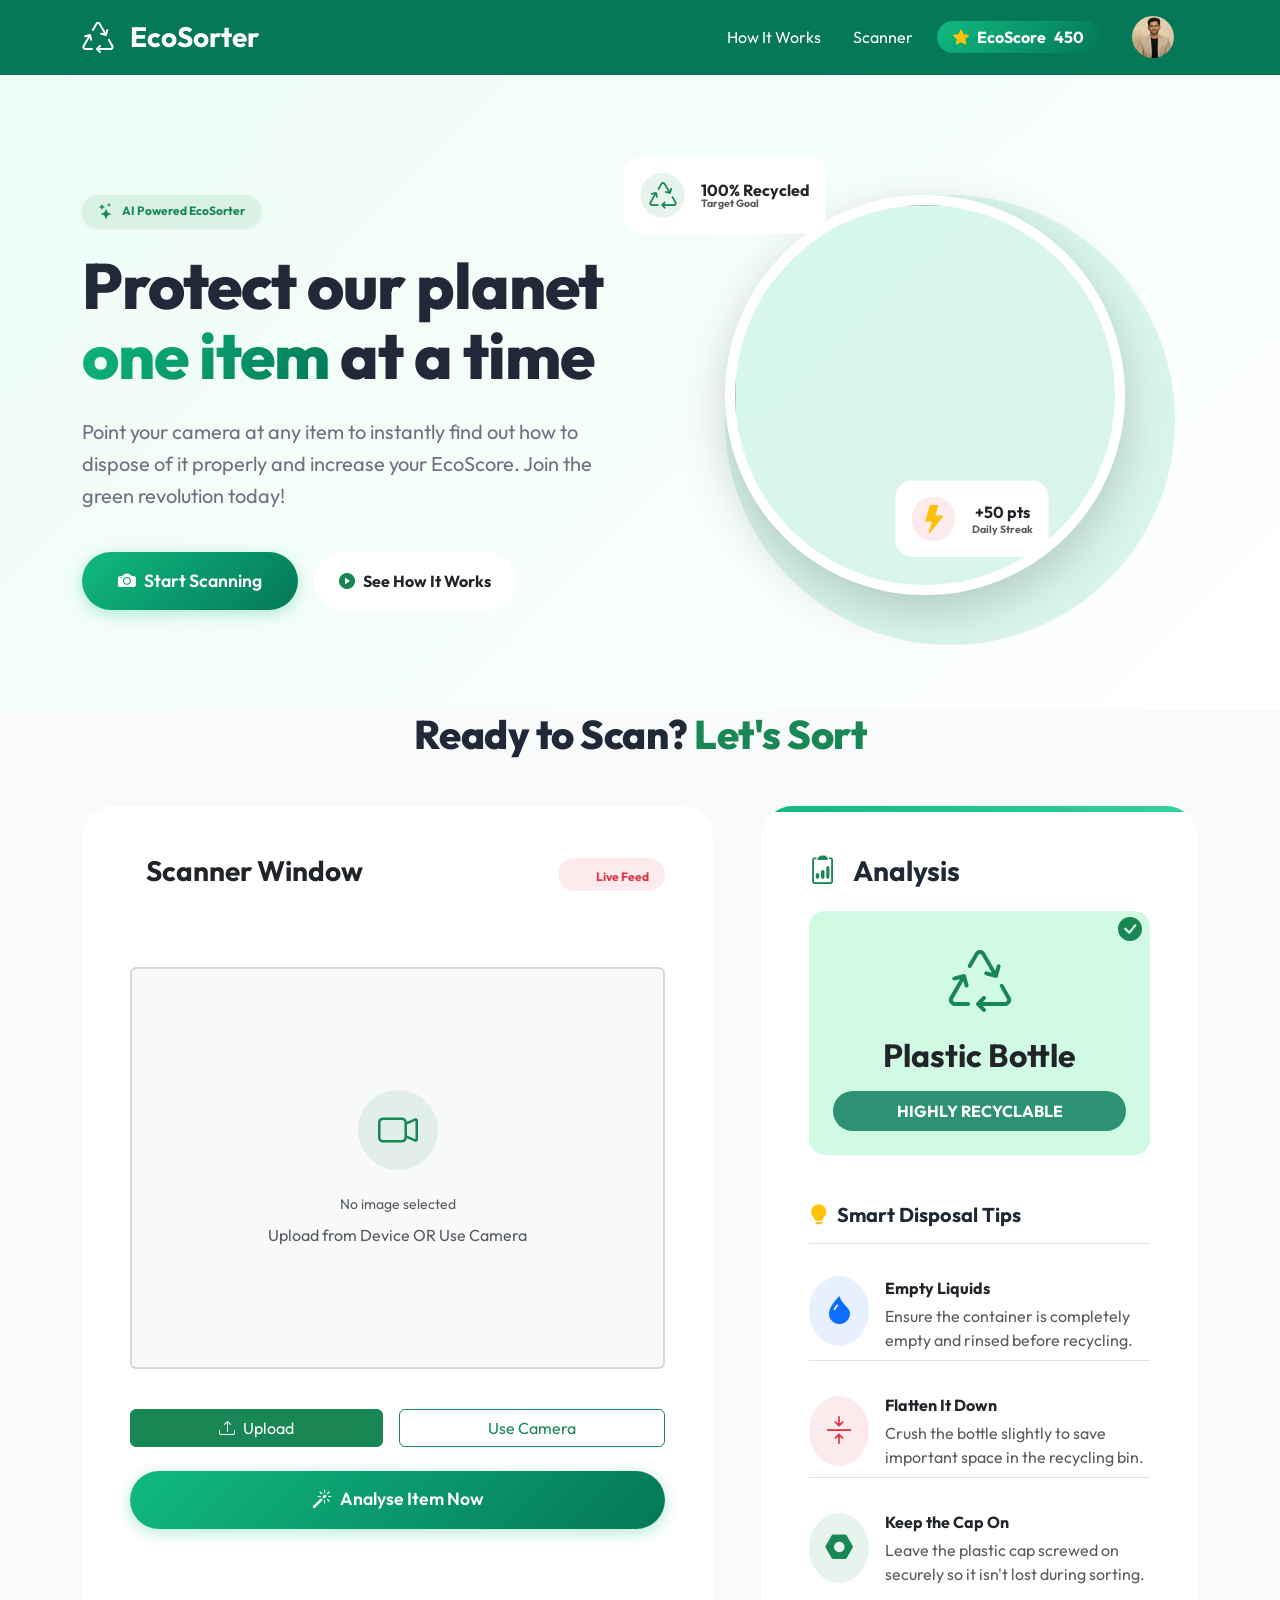
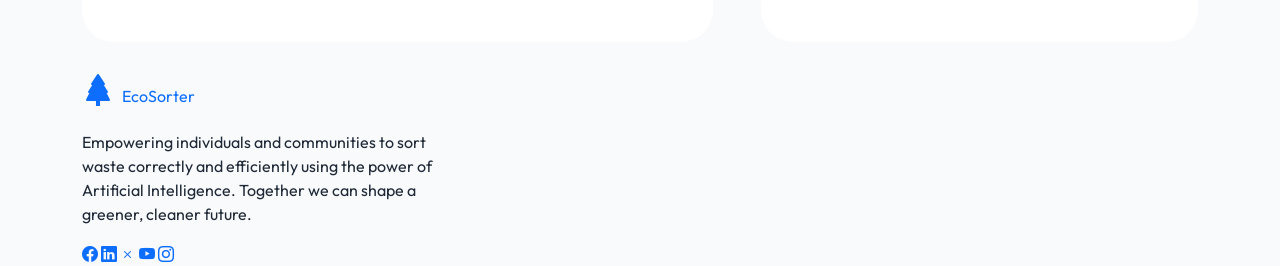
==== index.html @ 1a955da2 "Initial Commit" ====
<!doctype html>
<html lang="en">
  <head>
    <meta charset="UTF-8" />
    <meta name="viewport" content="width=device-width, initial-scale=1.0" />
    <title>AI Powered Waste Assistant</title>

    <link href="https://fonts.googleapis.com/css2?family=Outfit:wght@300;400;500;600;700;800&display=swap" rel="stylesheet">
    
    <link
      href="https://cdn.jsdelivr.net/npm/bootstrap@5.3.0/dist/css/bootstrap.min.css"
      rel="stylesheet"
    />

    <link
      href="https://cdn.jsdelivr.net/npm/bootstrap-icons@1.10.5/font/bootstrap-icons.css"
      rel="stylesheet"
    />

    <link rel="stylesheet" href="css/style.css" />
  </head>

  <body>
    <nav class="navbar navbar-expand-lg navbar-custom">
      <div class="container">
        <a
          href="#"
          class="navbar-brand fs-3 d-flex align-items-center gap-3 text-white fw-bold"
        >
          <i class="bi bi-recycle fs-2"></i>
          EcoSorter
        </a>

        <button
          class="navbar-toggler border-0 shadow-none"
          data-bs-toggle="collapse"
          data-bs-target="#navlinks"
        >
          <!-- <span class="navbar-toggler-icon"></span> -->
          <i class="bi bi-list text-white fs-1"></i>
        </button>
        <div class="collapse navbar-collapse" id="navlinks">
          <ul class="navbar-nav ms-auto align-items-center mt-3 mt-lg-0">
            <li class="nav-item me-lg-3 mb-lg-0 mb-3">
              <a href="#" class="nav-link link-custom">How It Works</a>
            </li>
            <li class="nav-item mb-lg-0 mb-3 me-lg-3">
              <a href="#" class="nav-link link-custom">Scanner</a>
            </li>

            <li class="nav-item me-lg-4 mb-3 mb-lg-0">
              <span
                class="badge d-flex align-items-center badge-eco py-2 px-3 fs-6"
              >
                <i class="bi bi-star-fill text-warning me-2"></i>EcoScore
                <span class="ms-2 fw-bold fs-6">450</span>
              </span>
            </li>
            <li class="nav-item me-lg-3 mb-0 mb-lg-0">
              <a href="#" class="nav-link">
                <img
                  src="images/image-wm.png"
                  alt="Avater"
                  width="42"
                  height="42"
                  class="rounded-circle img-fluid"
                />
              </a>
            </li>
          </ul>
        </div>
      </div>
    </nav>

    <!-- Hero Section -->
    <section class="hero-section">
      <div class="container position-relative z-1">
        <div class="row text-lg-start text-center">
          <div class="col-lg-6 mb-5 mb-lg-0">
            <span class="badge bg-success bg-opacity-10 text-success px-3 py-2 rounded-pill mb-4 d-inline-flex align-items-center shadow-sm">
              <i class="bi bi-stars me-2 fs-6"></i>AI Powered EcoSorter
            </span>
            <h1 class="hero-title">Protect our planet <br /><span>one item</span> at a time</h1>
            <p class="hero-subtitle">
              Point your camera at any item to instantly find out how to dispose
              of it properly and increase your EcoScore. Join the green
              revolution today!
            </p>

            <div class="d-flex flex-sm-row flex-column justify-content-lg-start justify-content-center gap-3 ">
              <a href="#" class=" btn-primary-custom d-flex justify-content-center align-items-center ">
                <i class="bi bi-camera-fill me-2"></i>Start Scanning</a
              >
              <a href="#" class="btn d-flex justify-content-center align-items-center bg-white fw-bold py-3 px-4 rounded-5">
                <i class="bi bi-play-circle-fill me-2 text-success"></i>See How
                It Works</a
              >
            </div>
          </div>

          <div class="col-lg-6 d-none d-lg-block position-relative text-center">
            <div class="position-relative d-inline-block">
              <div
                style="
                  width: 450px;
                  height: 450px;
                  background: linear-gradient(135deg, #34d399, #10b981);
                  border-radius: 50%;
                  opacity: 0.15;
                  position: absolute;
                  top: 0%;
                  left: 0%;
                  z-index: -1;
                "
              ></div>
              <img
                src="https://images.unsplash.com/photo-1542601906990-b4d3fb778b09?ixlib=rb-4.0.3&auto=format&fit=crop&w=700&q=80"
                alt=""
                style="
                  width: 400px;
                  height: 400px;
                  object-fit: cover;
                  border: 10px solid white;
                "
                class="hero-img rounded-circle shadow-lg"
              />

              <!-- First Floating Badge -->
              <div
                class="d-flex align-items-center bg-white rounded-4 position-absolute top-0 start-0 p-3 badge translate-middle"
              >
                <div class="bg-success rounded-circle p-2 bg-opacity-10 me-3">
                  <i class="bi bi-recycle text-success fs-3"></i>
                </div>
                <div class="text-start">
                  <div class="fw-bold text-dark fs-6">100% Recycled</div>
                  <div class="text-muted small">Target Goal</div>
                </div>
              </div>

              <!-- Second Floating Badge -->
              <div
                class="badge bg-white d-flex align-items-center position-absolute bottom-0 end-0 rounded-4 p-3 translate-middle"
              >
                <div class="bg-danger bg-opacity-10 rounded-circle p-2 me-3">
                  <i class="bi bi-lightning-fill text-warning fs-3"></i>
                </div>
                <div>
                  <div class="text-dark fw-bold fs-6">+50 pts</div>
                  <div class="text-muted small mt-1">Daily Streak</div>
                </div>
              </div>
            </div>
          </div>
        </div>
      </div>
    </section>



    <!-- Main Content -->
     <main class="container">
      <h2 class="section-title mb-5">Ready to Scan? <span class="text-success">Let's Sort</span></h2>

      <div class="row justify-content-center g-5 mb-4">
        <!-- AI Scanner Column -->
         <div class="col-12 col-lg-7">
          <div class="scanner-card h-100 d-flex flex-column p-4 p-md-5 rounded-5">
            <div class="d-flex justify-content-between align-items-center mb-4 webcam-head">
              <h3 class="fw-bold h3 text-dark d-flex align-items-center"><i class="bi bi-viewfinder me-3 text-success fs-3"></i>Scanner Window</h3>
              <span class="badge bg-danger bg-opacity-10 rounded-pill text-danger px-3 py-2">
                <span class="spinner-grow spinner-grow-sm me-1" role="status"></span>
                Live Feed
              </span>
            </div>

            <!-- WebCam PlaceHolder -->
             <!-- Main Display Area: This box holds either the placeholder text or the final image -->
    <div id="imageContainer"
      class="webcam-placeholder bg-light mb-3 mt-5 position-relative overflow-hidden rounded border border-2 border-secondary border-opacity-25"
      style="width: 100%; max-width: 600px; aspect-ratio: 4/3;">

      <!-- Default state: Shows icon and instructions before an image is selected -->
      <div id="placeholderContent"
        class="d-flex flex-column align-items-center justify-content-center w-100 h-100 px-3">
        <div class="bg-success bg-opacity-10 rounded-circle d-flex align-items-center justify-content-center mb-4"
          style="width: 80px; height: 80px;">
          <i class="bi bi-camera-video text-success fs-1"></i>
        </div>
        <span class="text-muted small">No image selected</span>
        <span class="text-muted px-2 text-center mt-2">Upload from Device OR Use Camera</span>
      </div>

      <!-- Final state: The <img> tag sits on top of everything but is hidden ('d-none') by default.
                   When an image is ready, JS removes 'd-none' and sets the src.
                   object-fit: contain makes sure the image scales without stretching. -->
      <img id="previewImage" src="" alt="Selected Image" class="d-none position-absolute top-0 start-0 w-100 h-100 p-2"
        style="object-fit: contain; object-position: center; background-color: #f8f9fa;">
    </div>

             <div class="d-flex flex-column flex-md-row gap-3 mt-4">
              <label for="imageUpload" class="btn btn-success rounded-2 flex-fill"><i class="bi bi-upload me-2"></i>Upload</label>
              <input type="file" id="imageUpload" accept="image/*" class="d-none" >

              <button class="btn btn-outline-success flex-fill" id="cameraBtn">Use Camera</button>
             </div>
             <div class="d-flex align-items-center justify-content-center mt-4">
              <button class="btn btn-primary-custom d-flex justify-content-center align-items-center flex-fill"><i class="bi bi-magic me-2 fs-5"></i>Analyse Item Now</button>
             </div>
          </div>
         </div>

         <!--
      Camera Overlay Modal
      This is a full-screen div that sits on top of everything ('z-3', 'position-fixed').
      It is hidden entirely by default using Bootstrap's 'd-none' utility class.
    -->
  <div id="cameraOverlay"
    class="d-none position-fixed top-0 start-0 w-100 h-100 bg-dark  d-flex flex-column align-items-center justify-content-center">
    <div class="position-relative w-100 h-100 d-flex flex-column">

      <!-- The 'X' Close button positioned in the top right -->
      <button id="closeCamera" class="btn btn-close btn-close-white position-absolute top-0 end-0 m-3 z-3"
        aria-label="Close"></button>

      <!-- Live Camera Feed: the <video> element receives the stream from the device's camera -->
      <div class="flex-grow-1 d-flex align-items-center justify-content-center bg-black overflow-hidden relative">
        <video id="cameraStream" autoplay playsinline class="w-100 h-100 object-fit-cover"></video>
      </div>

      <!-- Bottom capture button area -->
      <div class="bg-dark p-3 d-flex justify-content-center">
        <button id="captureBtn" class="btn btn-success rounded-circle d-flex align-items-center justify-content-center"
          style="width: 60px; height: 60px;">
          <i class="bi bi-camera fs-3"></i>
        </button>
      </div>
    </div>

    <!-- Invisible canvas used by JavaScript to "draw" the frame from the video when capture is clicked -->
    <canvas id="cameraCanvas" class="d-none"></canvas>
  </div>



         <!-- Analysis Result Column -->
          <div class="col-12 col-lg-5">
            <div class="results-column d-flex flex-column p-4 p-md-5 rounded-5">
              <h3 class="h3 mb-4 fw-bold"><i class="bi bi-clipboard2-data me-3 text-success fs-3"></i
              >Analysis</h3>
              <div class="result-image position-relative text-center p-4 mb-5 rounded-4">
                <div class="position-absolute top-0 end-0 me-2">
                   <i class="bi bi-check-circle-fill text-success fs-4"></i>
                </div>
                <div class="display-3 text-success mb-3 mt-2">
                   <i class="bi bi-recycle"></i>
                </div>
                <h3 class="fw-bold h2 text-dark mb-3">Plastic Bottle</h3>
                <div class="px-sm-4 px-2 py-2 text-uppercase rounded-pill fw-bold fs-sm-6 fs-8  d-flex justify-content-center align-items-center result-tag">
                 <span> Highly Recyclable</span>
                </div>
              </div>


              <div class="flex-grow-1">
                <h5 class="d-flex justify-content-start align-items-center fs-5 fw-bold border-bottom pb-3 mb-4"><i class="bi bi-lightbulb-fill text-warning me-2"></i>Smart Disposal Tips</h5>
                <ul class="list-group list-group-flush gap-4 mt-3">

                  <li class="list-group-item d-flex justify-content-start bg-transparent px-0">
                    <div class="bg-primary rounded-circle bg-opacity-10 p-3 d-flex align-items-center justify-content-center me-3" style="width: 70px; height: 70px;">
                      <i class="bi bi-droplet-fill text-primary fs-3"></i>
                    </div>
                    <div>
                      <strong class="d-block mb-1 fs-6">Empty Liquids</strong>
                      <span class="text-muted">Ensure the container is completely empty and rinsed before recycling.</span>
                    </div>

                  </li>
                  <li class="list-group-item d-flex justify-content-start align-items-center bg-transparent px-0">
                    <div class="bg-danger bg-opacity-10 rounded-circle p-3 d-flex align-items-center justify-content-center me-3" style="width: 70px; height: 70px;"><i class="bi bi-arrows-collapse text-danger fs-3"></i></div>
                    <div>
                      <strong class="d-block mb-1 fs-6">Flatten It Down</strong>
                      <span class="text-muted">Crush the bottle slightly to save important space in the recycling bin.</span>
                    </div>

                  </li>
                   <li class="list-group-item d-flex justify-content-start align-items-center bg-transparent px-0">
                    <div class="bg-success bg-opacity-10 rounded-circle p-3 d-flex align-items-center justify-content-center me-3" style="width: 70px; height: 70px;"> <i class="bi bi-nut-fill text-success fs-3"></i></div>
                    <div>
                      <strong class="d-block mb-1 fs-6">Keep the Cap On</strong>
                      <span class="text-muted">Leave the plastic cap screwed on securely so it isn't lost during sorting.</span>
                    </div>
                  </li>
                </ul>
              </div>
            </div>
          </div>
      </div>
     </main>



<!-- Footer -->
 <footer>
  <div class="container">
    <div class="row">
      <div class="col-lg-4 col-md-12">
        <a href="#" class="text-decoration-none footer-logo">
          <i class="bi bi-tree-fill me-2 fs-2"></i>EcoSorter
        </a>
        <p class="footer-text mt-3">
          Empowering individuals and communities to sort waste correctly and efficiently using the power of Artificial Intelligence. Together we can shape a greener, cleaner future. 
        </p>
        <div class="social-links">
          <a href="#"><i class="bi bi-facebook"></i></a>
          <a href="#"><i class="bi bi-linkedin"></i></a>
          <a href="#"><i class="bi bi-x"></i></a>
          <a href="#"><i class="bi bi-youtube"></i></a>
          <a href="#"><i class="bi bi-instagram"></i></a>

        </div>
      </div>
    </div>
  </div>
 </footer>


    <script src="assets/waste-data.js"></script>
    <script src="js/camera.js"></script>
    <script src="js/app.js"></script>
    <script src="https://cdn.jsdelivr.net/npm/bootstrap@5.3.0/dist/js/bootstrap.bundle.min.js"></script>
  </body>
</html>
---- css/style.css ----
*{
    margin: 0;
    padding: 0;
    box-sizing: border-box;
}

:root{
    --eco-green-primary: #10B981;
    --eco-green-dark: #047857;
    --eco-green-light: #D1FAE5;
    --text-dark: #1F2937;
    --text-muted: #6B7280;
    --bg-color: #F9FAFB;
}
body{
    background-color: var(--bg-color);
    color: var(--text-dark);
    font-family: "Outfit", sans-serif;
}

.navbar-custom{
     background: rgba(255, 255, 255, 0.95);
     border-bottom: 1px solid rgba(0, 0, 0, 0.05);
     backdrop-filter: blur(10px);
     background: var(--eco-green-dark);
}
.link-custom{
    color: white;
}
.link-custom:hover {
    color: var(--eco-green-primary);
}
/* button span{
    filter: invert(1);
} */



.badge-eco{
    background: linear-gradient(135deg, #10B981, #047857);
    /* color: black; */
    border-radius: 20px;
}

.hero-section{
    background: linear-gradient(135deg, #ECFDF5 0%, rgba(255, 255, 255, 1) 100%);
    padding-top: 120px;
    padding-bottom: 100px;
    position: relative;
    overflow: hidden;
}
.hero-title{
    font-size: 4rem;
    font-weight: 800;
    letter-spacing: -1px;
    color: var(--text-dark);
    line-height: 1.1;
    margin-bottom: 24px;
}
.hero-title span{
     background: linear-gradient(135deg, #10b981, #047857);
        -webkit-background-clip: text;
        -webkit-text-fill-color: transparent;
}
.hero-subtitle {
        font-size: 1.25rem;
        color: var(--text-muted);
        margin-bottom: 40px;
        font-weight: 400;
        line-height: 1.6;
}
.btn-primary-custom{
    /* display: inline-flex;
    justify-content: center;
    align-items: center; */
    background: linear-gradient(135deg, #10b981, #047857);
        color: white;
        border: none;
        padding: 14px 36px;
        border-radius: 30px;
        font-size: 1.1rem;
        font-weight: 600;
        transition: all 0.3s ease;
        box-shadow: 0 4px 15px rgba(16, 185, 129, 0.3);
        text-decoration: none;
}
.btn-primary-custom:hover {
   transform: translateY(-3px);
   box-shadow: 0 8px 25px rgba(16, 185, 129, 0.4);
   color: white;
}
.hero-img {
        max-width: 100%;
        animation: float 6s ease-in-out infinite;
 }
 @keyframes float {
        0% {
          transform: translateY(0px);
        }

        50% {
          transform: translateY(-20px);
        }

        100% {
          transform: translateY(0px);
        }
      }
/* .hero-title{
    white-space: nowrap;
} */

.section-title{
    text-align: center;
    font-weight: 800;
    font-size: 2.5rem;
    letter-spacing: -0.5px;
    color: var(--text-dark);
}

.scanner-card{
    background-color: white;
}

.result-image{
    background-color: var(--eco-green-light);
}
.results-column{
    background-color: white;
    position: relative;
    overflow: hidden;
}
.results-column::before{
    content: "";
    position: absolute;
    top: 0;
    left: 0;
    width: 100%;
    height: 6px;

    background: linear-gradient(90deg, #10b981, #34d399);
}
.webcam-placeholder{
    border: 2px dashed var(--eco-green-primary);
}
.result-tag{
    background-color: var(--eco-green-dark);
    color: white;
    background: rgba(4, 120, 87, 0.8);
}
@media(max-width:244px){
    .result-tag{
        color: var(--eco-green-dark);
        background: none;
    }
}
@media(max-width:288px){
        .webcam-head{
        flex-direction: column;
        justify-content: center;
        align-items: center;
        text-align: center;
    }
}




#cameraOverlay{
    position: fixed !important;
    inset: 0 !important;
    width: 100vw !important;
    height: 100vh !important;
    z-index: 9999 !important;
    background: rgba(0, 0, 0, 0.8);
    overflow: hidden;
    margin-top: 0;

}
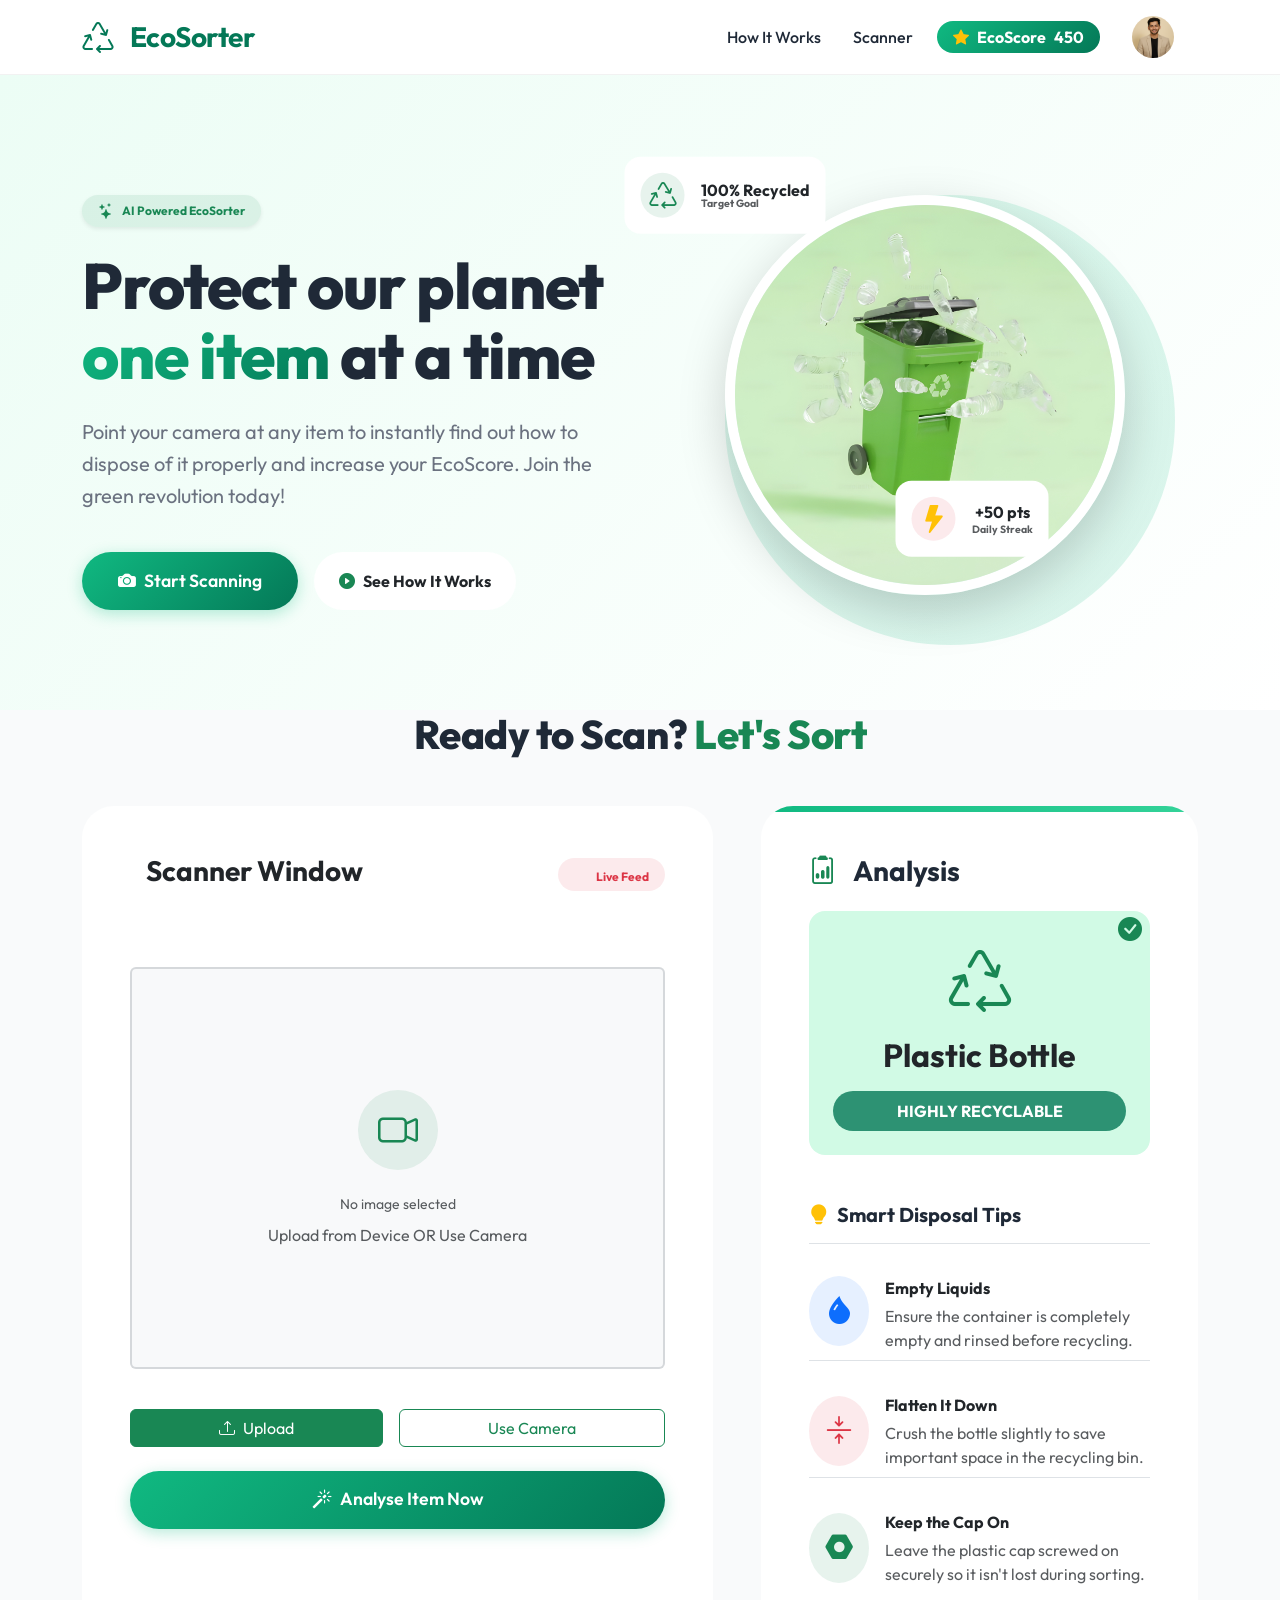
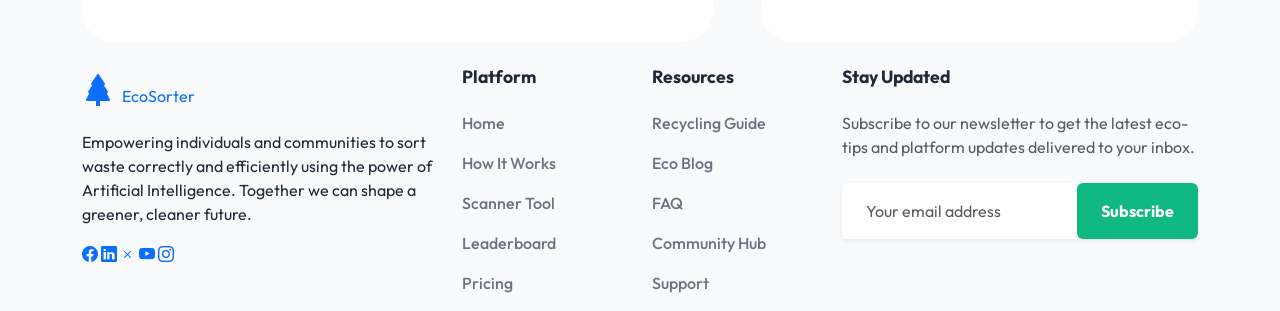
==== commit 08eaf0b8: "Enhance navbar and footer design; update styles and add new footer links" ====
--- a/index.html
+++ b/index.html
@@ -21,7 +21,7 @@
   </head>
 
   <body>
-    <nav class="navbar navbar-expand-lg navbar-custom">
+    <nav class="navbar navbar-expand-lg navbar-custom sticky-top">
       <div class="container">
         <a
           href="#"
@@ -114,7 +114,7 @@
                 "
               ></div>
               <img
-                src="https://images.unsplash.com/photo-1542601906990-b4d3fb778b09?ixlib=rb-4.0.3&auto=format&fit=crop&w=700&q=80"
+                src="images/Screenshot 2026-02-25 114349 (2).png"
                 alt=""
                 style="
                   width: 400px;
@@ -317,10 +317,51 @@
           <a href="#"><i class="bi bi-x"></i></a>
           <a href="#"><i class="bi bi-youtube"></i></a>
           <a href="#"><i class="bi bi-instagram"></i></a>
-
-        </div>
+        </div>
+      </div>
+
+      <div class="col-lg-2 col-md-4 col-sm-6">
+        <div class="footer-links">
+          <h5>Platform</h5>
+          <div class="list-group list-group-flush">
+            <a href="#" class="list-group-item bg-transparent border-0">Home</a>
+            <a href="#" class="list-group-item bg-transparent border-0">How It Works</a>
+            <a href="#" class="list-group-item bg-transparent border-0">Scanner Tool</a>
+            <a href="#" class="list-group-item bg-transparent border-0">Leaderboard</a>
+            <a href="#" class="list-group-item bg-transparent border-0">Pricing</a>
+          </div>
+        </div>
+      </div>
+
+      <div class="col-lg-2 col-md-4 col-sm-6">
+        <div class="footer-links">
+          <h5>Resources</h5>
+          <div class="list-group list-group-flush">
+            <a href="#" class="list-group-item bg-transparent border-0">Recycling Guide</a>
+            <a href="#" class="list-group-item bg-transparent border-0">Eco Blog</a>
+            <a href="#" class="list-group-item bg-transparent border-0">FAQ</a>
+            <a href="#" class="list-group-item bg-transparent border-0">Community Hub</a>
+            <a href="#" class="list-group-item bg-transparent border-0">Support</a>
+          </div>
+        </div>
+      </div>
+
+      <div class="col-md-4">
+        <div class="footer-links">
+          <h5>Stay Updated</h5>
+          <p class="text-muted mb-4 mt-3">Subscribe to our newsletter to get the latest eco-tips and platform updates delivered to your inbox.</p>
+          <form action="" class="d-flex shadow-sm overflow-hidden">
+            <input class="form-control border-0 shadow-none px-4 py-3" type="email" placeholder="Your email address" required>
+            <button id="subscribeBtn" class="btn btn-success px-4 fw-bold" type="submit">Subscribe</button>
+          </form>
+        </div>
+
       </div>
     </div>
+
+   <div class="copyright flex-column flex-md-row justify-content-between align-items-center">
+
+   </div> 
   </div>
  </footer>
 
--- a/css/style.css
+++ b/css/style.css
@@ -22,10 +22,17 @@
      background: rgba(255, 255, 255, 0.95);
      border-bottom: 1px solid rgba(0, 0, 0, 0.05);
      backdrop-filter: blur(10px);
-     background: var(--eco-green-dark);
+     /* background: var(--eco-green-dark); */
+}
+.navbar-custom .navbar-brand{
+    color: var(--eco-green-dark) !important;
+    font-weight: 800;
+    letter-spacing: -0.5px;
 }
 .link-custom{
-    color: white;
+    color: var(--text-dark);
+    font-weight: 500;
+    transition: color 0.3s ease;
 }
 .link-custom:hover {
     color: var(--eco-green-primary);
@@ -176,4 +183,34 @@
     overflow: hidden;
     margin-top: 0;
 
+}
+
+
+.footer-links div{
+    padding: 0;
+    list-style: none;  
+}
+.footer-links div a{
+    padding: 0;
+    list-style: none;
+    margin-bottom: 16px;
+    color: var(--text-muted);
+    text-decoration: none;
+    font-weight: 500;
+    transition: all 0.3s ease;
+}
+.footer-links div a:hover{
+    color: var(--eco-green-primary);
+    padding-left: 6px;
+}
+.footer-links h5{
+    font-weight: 700;
+    margin-bottom: 24px;
+    color: var(--text-dark);
+    font-size: 1.1rem;
+
+}
+#subscribeBtn{
+    background-color: var(--eco-green-primary);
+    border: none;
 }
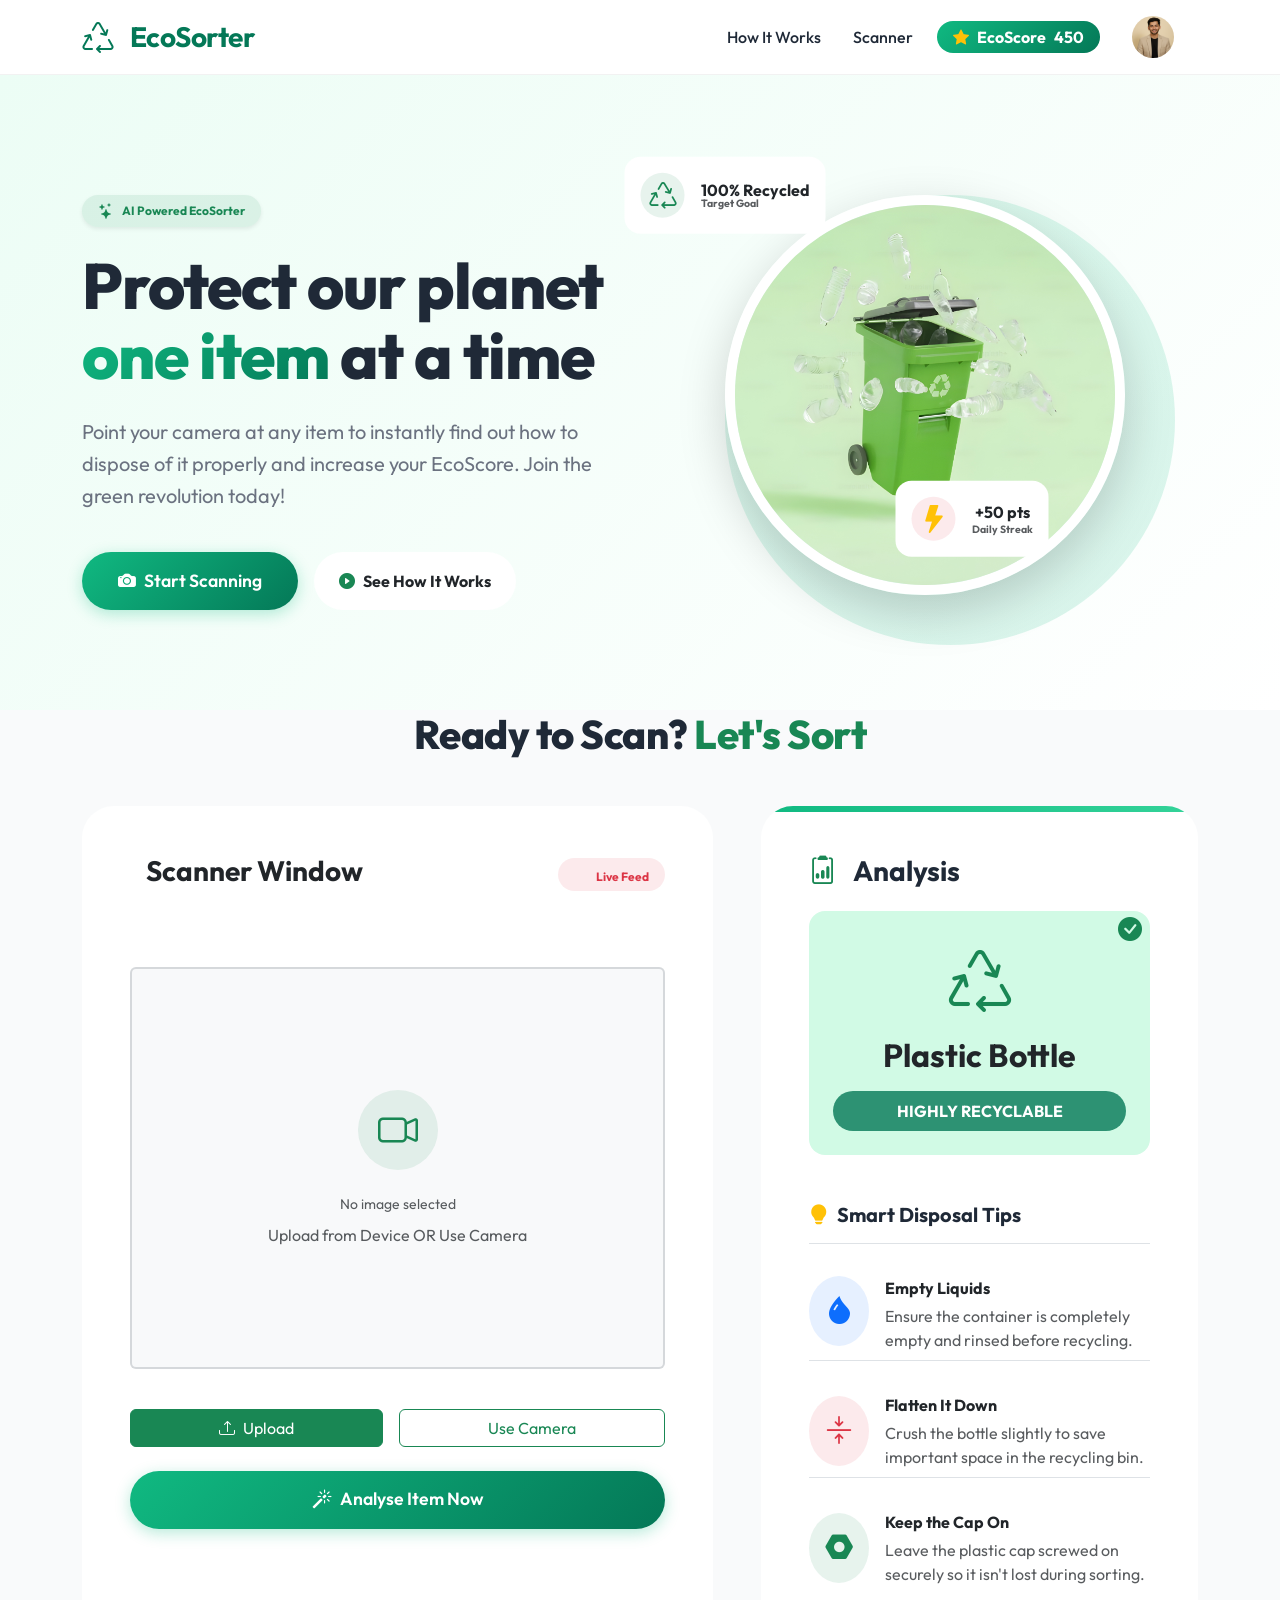
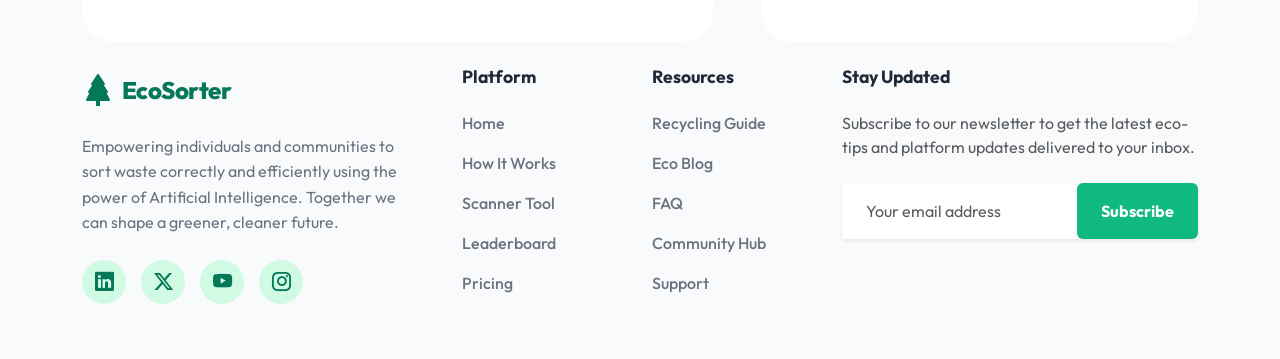
==== commit d073e6b9: "Update footer styles and links; enhance layout and social media icons" ====
--- a/index.html
+++ b/index.html
@@ -12,9 +12,9 @@
       rel="stylesheet"
     />
 
-    <link
-      href="https://cdn.jsdelivr.net/npm/bootstrap-icons@1.10.5/font/bootstrap-icons.css"
+   <link
       rel="stylesheet"
+      href="https://cdn.jsdelivr.net/npm/bootstrap-icons@1.11.1/font/bootstrap-icons.css"
     />
 
     <link rel="stylesheet" href="css/style.css" />
@@ -37,7 +37,7 @@
           data-bs-target="#navlinks"
         >
           <!-- <span class="navbar-toggler-icon"></span> -->
-          <i class="bi bi-list text-white fs-1"></i>
+          <i class="bi bi-list text-dark fs-1"></i>
         </button>
         <div class="collapse navbar-collapse" id="navlinks">
           <ul class="navbar-nav ms-auto align-items-center mt-3 mt-lg-0">
@@ -303,24 +303,26 @@
 <!-- Footer -->
  <footer>
   <div class="container">
-    <div class="row">
-      <div class="col-lg-4 col-md-12">
-        <a href="#" class="text-decoration-none footer-logo">
+    <div class="row mb-5 gy-5">
+      <div class="col-lg-4 col-md-12 pe-lg-5">
+        <a href="#" class="text-decoration-none footer-logo d-flex align-items-center">
           <i class="bi bi-tree-fill me-2 fs-2"></i>EcoSorter
         </a>
         <p class="footer-text mt-3">
           Empowering individuals and communities to sort waste correctly and efficiently using the power of Artificial Intelligence. Together we can shape a greener, cleaner future. 
         </p>
-        <div class="social-links">
-          <a href="#"><i class="bi bi-facebook"></i></a>
-          <a href="#"><i class="bi bi-linkedin"></i></a>
-          <a href="#"><i class="bi bi-x"></i></a>
-          <a href="#"><i class="bi bi-youtube"></i></a>
-          <a href="#"><i class="bi bi-instagram"></i></a>
-        </div>
-      </div>
-
-      <div class="col-lg-2 col-md-4 col-sm-6">
+        <div class="social-links mt-4">
+          <!-- <a href="#" aria-label="Facebook"><i class="bi bi-facebook"></i></a> -->
+          <a href="#" aria-label="LinkedIn"><i class="bi bi-linkedin"></i></a>
+         <a href="#" aria-label="Twitter"
+                ><i class="bi bi-twitter-x"></i
+              ></a>
+          <a href="#" aria-label="Youtube"><i class="bi bi-youtube"></i></a>
+          <a href="#" aria-label="Instagram"><i class="bi bi-instagram"></i></a>
+        </div>
+      </div>
+
+      <div class="col-lg-2 col-md-4 col-sm-4 col-4">
         <div class="footer-links">
           <h5>Platform</h5>
           <div class="list-group list-group-flush">
@@ -333,7 +335,7 @@
         </div>
       </div>
 
-      <div class="col-lg-2 col-md-4 col-sm-6">
+      <div class="col-lg-2 col-md-4 col-sm-4 col-4">
         <div class="footer-links">
           <h5>Resources</h5>
           <div class="list-group list-group-flush">
--- a/css/style.css
+++ b/css/style.css
@@ -213,4 +213,30 @@
 #subscribeBtn{
     background-color: var(--eco-green-primary);
     border: none;
+}
+
+.footer-logo{
+    color: var(--eco-green-dark);
+    font-weight: 800;
+    font-size: 1.5rem;
+    margin-bottom: 20px;
+    letter-spacing: -0.5px;
+}
+.footer-text{
+    color: var(--text-muted);
+    margin-bottom: 24px;
+    line-height: 1.6;
+}
+.social-links a {
+    display: inline-flex;
+    align-items: center;
+    justify-content: center;
+    width: 44px;
+    height: 44px;
+    border-radius: 50%;
+    background-color: var(--eco-green-light);
+    color: var(--eco-green-dark);
+    margin-right: 12px;
+    font-size: 1.2rem;
+
 }
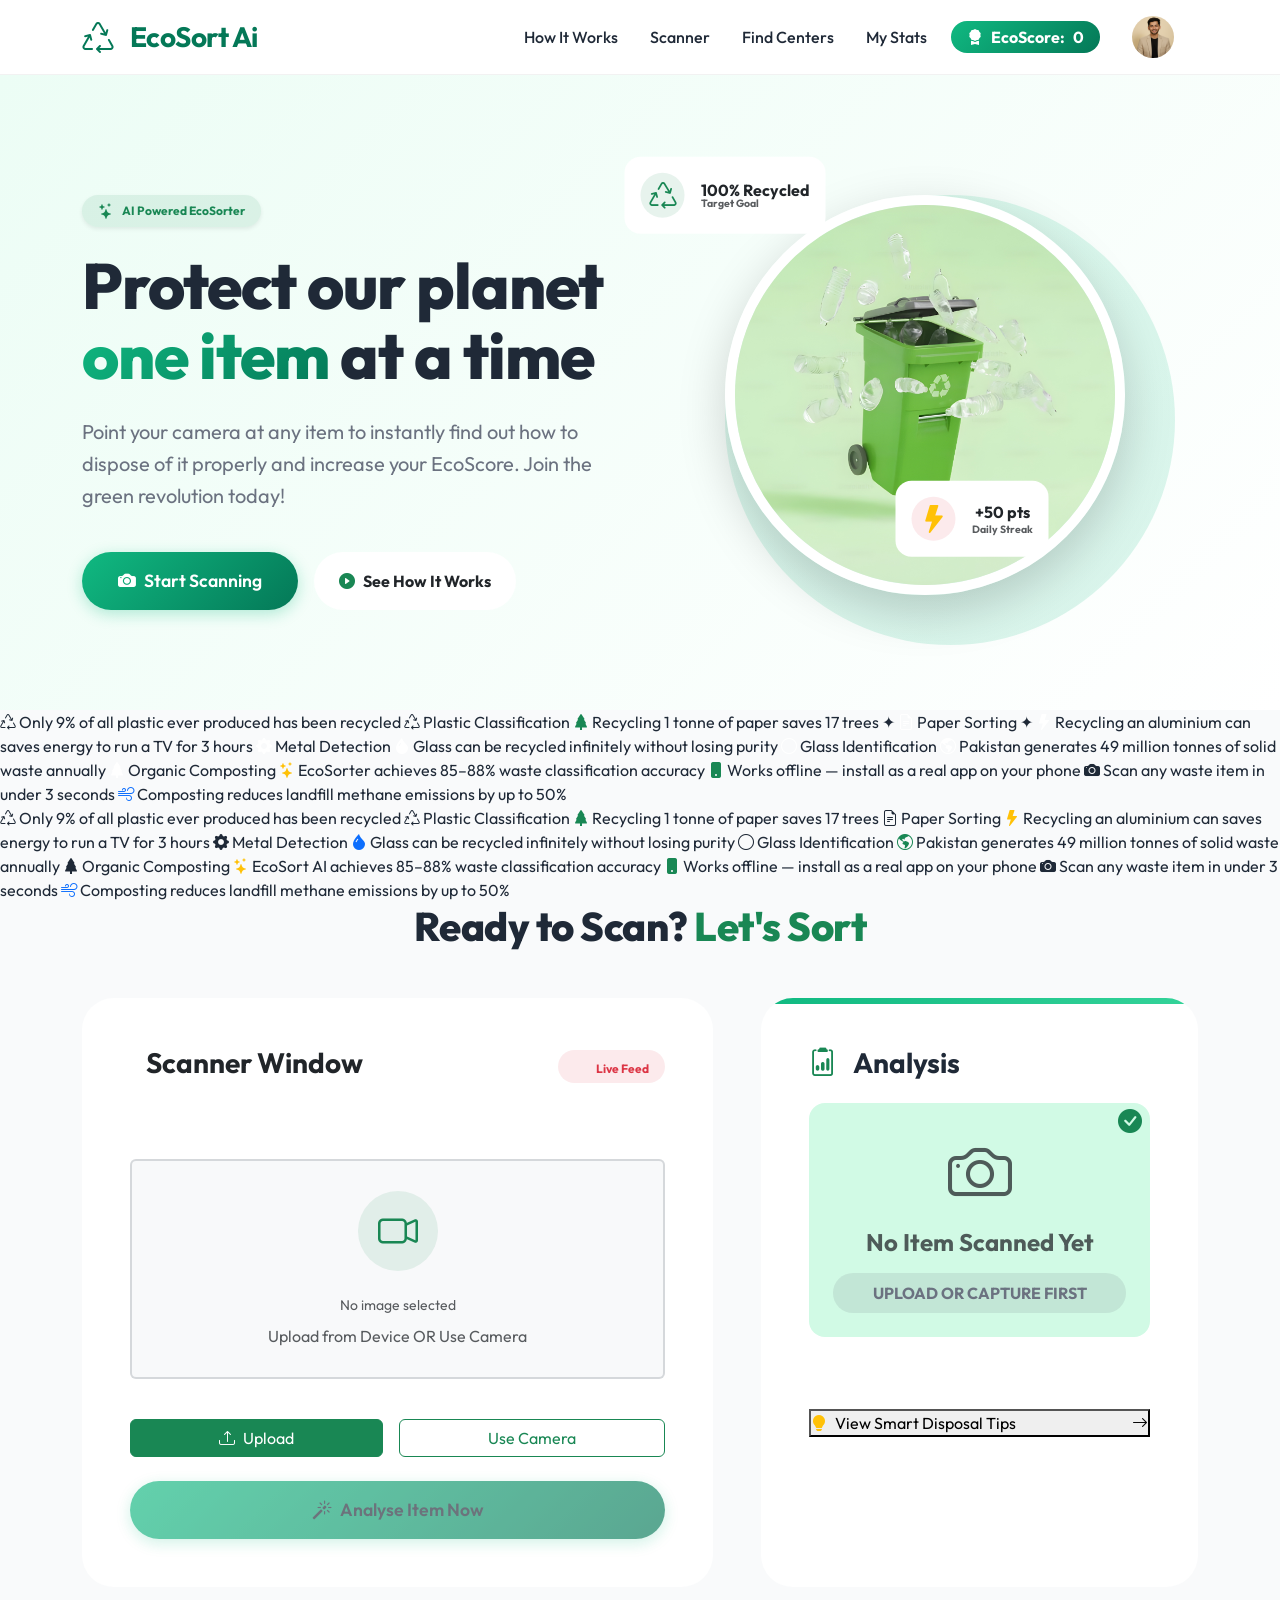
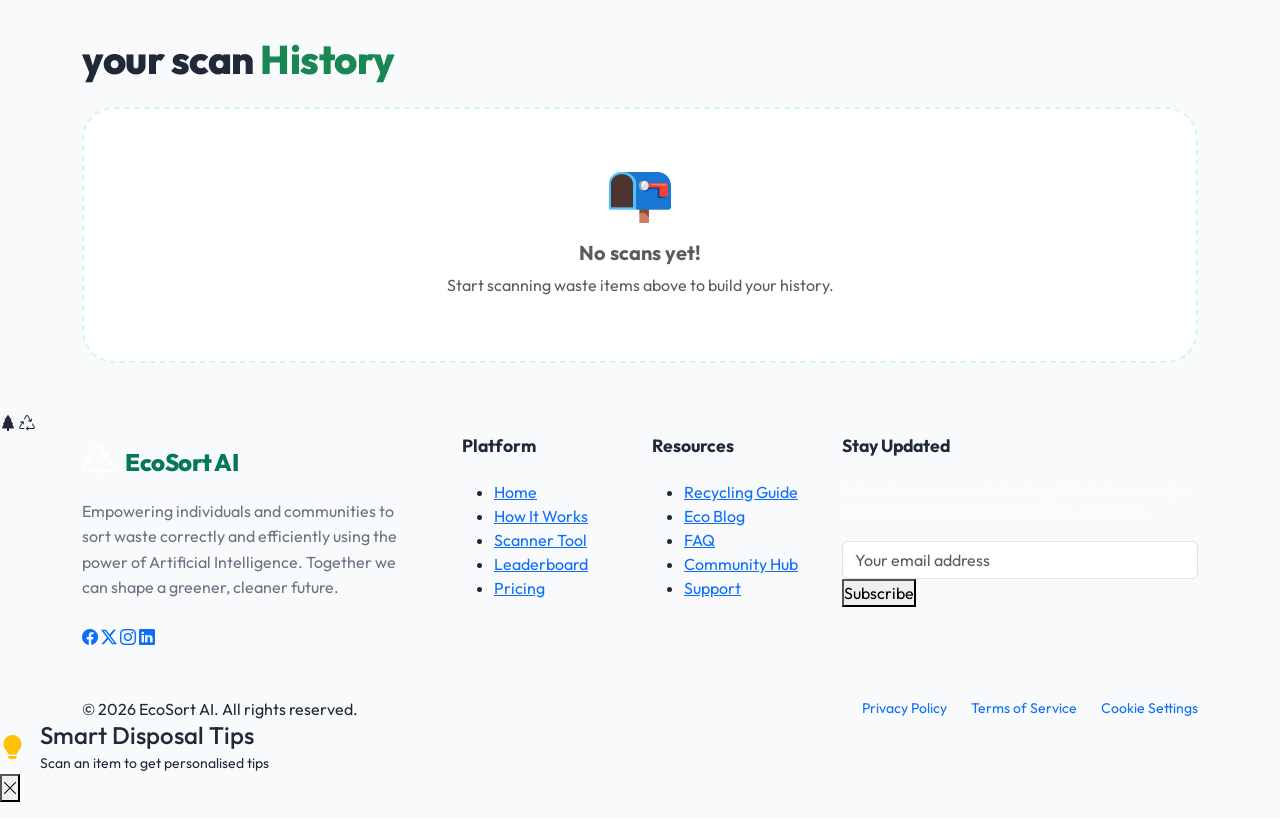
==== commit 2af60fea: "Fixed the layout of scanner section and moved recycle tips in a seperate popup and Improved the layo" ====
--- a/index.html
+++ b/index.html
@@ -1,107 +1,140 @@
 <!doctype html>
 <html lang="en">
-  <head>
-    <meta charset="UTF-8" />
-    <meta name="viewport" content="width=device-width, initial-scale=1.0" />
-    <title>AI Powered Waste Assistant</title>
-
-    <link href="https://fonts.googleapis.com/css2?family=Outfit:wght@300;400;500;600;700;800&display=swap" rel="stylesheet">
-    
-    <link
-      href="https://cdn.jsdelivr.net/npm/bootstrap@5.3.0/dist/css/bootstrap.min.css"
-      rel="stylesheet"
-    />
-
-   <link
-      rel="stylesheet"
-      href="https://cdn.jsdelivr.net/npm/bootstrap-icons@1.11.1/font/bootstrap-icons.css"
-    />
-
-    <link rel="stylesheet" href="css/style.css" />
-  </head>
-
-  <body>
-    <nav class="navbar navbar-expand-lg navbar-custom sticky-top">
-      <div class="container">
-        <a
-          href="#"
-          class="navbar-brand fs-3 d-flex align-items-center gap-3 text-white fw-bold"
-        >
-          <i class="bi bi-recycle fs-2"></i>
-          EcoSorter
+
+<head>
+  <meta charset="UTF-8" />
+  <meta name="viewport" content="width=device-width, initial-scale=1.0" />
+  <title>AI Powered EcoSort Assistant</title>
+  <meta name="description" content="EcoSorter is an AI-powered web application that uses 
+computer vision and deep learning to classify waste 
+materials and guide users on correct disposal methods. "/>
+
+
+  <!-- Google Fonts -->
+  <link rel="preconnect" href="https://fonts.googleapis.com" />
+  <link rel="preconnect" href="https://fonts.gstatic.com" crossorigin />
+  <link href="https://fonts.googleapis.com/css2?family=Outfit:wght@300;400;500;600;700;800&display=swap"
+    rel="stylesheet" />
+
+  <link href="https://cdn.jsdelivr.net/npm/bootstrap@5.3.0/dist/css/bootstrap.min.css" rel="stylesheet" />
+
+  <link rel="stylesheet" href="https://cdn.jsdelivr.net/npm/bootstrap-icons@1.11.1/font/bootstrap-icons.css" />
+
+  <link rel="stylesheet" href="css/style.css" />
+
+  <!-- PWA Manifest -->
+  <link rel="manifest" href="manifest.json" />
+  <meta name="theme-color" content="#10B981" />
+  <meta name="mobile-web-app-capable" content="yes" />
+  <meta name="apple-mobile-web-app-status-bar-style" content="default" />
+  <meta name="apple-mobile-web-app-title" content="EcoSort AI" />
+  <link rel="apple-touch-icon" href="images/icon-192.png" />
+
+</head>
+
+<body>
+  <nav class="navbar navbar-expand-lg navbar-custom sticky-top">
+    <div class="container">
+      <a href="#" class="navbar-brand fs-3 d-flex align-items-center gap-3 text-white fw-bold">
+        <i class="bi bi-recycle fs-2"></i>
+        EcoSort Ai
+      </a>
+
+      <button class="navbar-toggler border-0 shadow-none" data-bs-toggle="collapse" data-bs-target="#navlinks">
+        <!-- <span class="navbar-toggler-icon"></span> -->
+        <i id="newTogg" class="bi bi-list fs-1"></i>
+      </button>
+      <div class="collapse navbar-collapse" id="navlinks">
+        <ul class="navbar-nav ms-auto align-items-center mt-3 mt-lg-0">
+
+          <li class="nav-item me-lg-3 mb-lg-0 mb-3">
+            <a href="about.html" class="nav-link link-custom">How It Works</a>
+          </li>
+          <li class="nav-item mb-lg-0 mb-3 me-lg-3">
+            <a href="#" class="nav-link link-custom">Scanner</a>
+          </li>
+
+          <li class="nav-item mb-lg-0 mb-3 me-lg-3">
+            <a href="map.html" class="nav-link link-custom">Find Centers</a>
+          </li>
+
+          <li class="nav-item mb-lg-0 mb-3 me-lg-3">
+            <a href="stats.html" class="nav-link link-custom">
+             
+              My Stats
+            </a>
+          </li>
+
+
+          <li class="nav-item me-lg-4 mb-3 mb-lg-0">
+
+            <!-- Clean EcoScore badge — exactly like screenshot -->
+            <span class="badge d-flex align-items-center
+               badge-eco py-2 px-3 fs-6" id="ecoScoreBadge">
+              <i class="bi bi-award-fill me-2"></i>
+              EcoScore:
+              <span class="ms-2 fw-bold fs-6" id="ecoScoreValue">0</span>
+            </span>
+
+            <!-- Hidden elements — required by app.js, not visible -->
+            <span id="levelBadge" class="d-none"></span>
+            <span id="levelProgressBar" class="d-none"></span>
+            <span id="nextLevelLabel" class="d-none"></span>
+
+          </li>
+
+           <li class="nav-item me-lg-3 mb-0 mb-lg-0">
+        <a href="#" class="nav-link">
+          <img src="images/image-wm.png" alt="Avater" width="42" height="42" class="rounded-circle img-fluid" />
         </a>
-
-        <button
-          class="navbar-toggler border-0 shadow-none"
-          data-bs-toggle="collapse"
-          data-bs-target="#navlinks"
-        >
-          <!-- <span class="navbar-toggler-icon"></span> -->
-          <i class="bi bi-list text-dark fs-1"></i>
-        </button>
-        <div class="collapse navbar-collapse" id="navlinks">
-          <ul class="navbar-nav ms-auto align-items-center mt-3 mt-lg-0">
-            <li class="nav-item me-lg-3 mb-lg-0 mb-3">
-              <a href="#" class="nav-link link-custom">How It Works</a>
-            </li>
-            <li class="nav-item mb-lg-0 mb-3 me-lg-3">
-              <a href="#" class="nav-link link-custom">Scanner</a>
-            </li>
-
-            <li class="nav-item me-lg-4 mb-3 mb-lg-0">
-              <span
-                class="badge d-flex align-items-center badge-eco py-2 px-3 fs-6"
-              >
-                <i class="bi bi-star-fill text-warning me-2"></i>EcoScore
-                <span class="ms-2 fw-bold fs-6">450</span>
-              </span>
-            </li>
-            <li class="nav-item me-lg-3 mb-0 mb-lg-0">
-              <a href="#" class="nav-link">
-                <img
-                  src="images/image-wm.png"
-                  alt="Avater"
-                  width="42"
-                  height="42"
-                  class="rounded-circle img-fluid"
-                />
-              </a>
-            </li>
-          </ul>
-        </div>
-      </div>
-    </nav>
-
-    <!-- Hero Section -->
-    <section class="hero-section">
-      <div class="container position-relative z-1">
-        <div class="row text-lg-start text-center">
-          <div class="col-lg-6 mb-5 mb-lg-0">
-            <span class="badge bg-success bg-opacity-10 text-success px-3 py-2 rounded-pill mb-4 d-inline-flex align-items-center shadow-sm">
-              <i class="bi bi-stars me-2 fs-6"></i>AI Powered EcoSorter
-            </span>
-            <h1 class="hero-title">Protect our planet <br /><span>one item</span> at a time</h1>
-            <p class="hero-subtitle">
-              Point your camera at any item to instantly find out how to dispose
-              of it properly and increase your EcoScore. Join the green
-              revolution today!
-            </p>
-
-            <div class="d-flex flex-sm-row flex-column justify-content-lg-start justify-content-center gap-3 ">
-              <a href="#" class=" btn-primary-custom d-flex justify-content-center align-items-center ">
-                <i class="bi bi-camera-fill me-2"></i>Start Scanning</a
-              >
-              <a href="#" class="btn d-flex justify-content-center align-items-center bg-white fw-bold py-3 px-4 rounded-5">
-                <i class="bi bi-play-circle-fill me-2 text-success"></i>See How
-                It Works</a
-              >
-            </div>
-          </div>
-
-          <div class="col-lg-6 d-none d-lg-block position-relative text-center">
-            <div class="position-relative d-inline-block">
-              <div
-                style="
+      </li>
+        
+         </ul>
+
+      </div>
+
+
+
+
+
+     
+
+
+    </div>
+    </div>
+  </nav>
+
+  <!-- Hero Section -->
+  <section class="hero-section">
+    <div class="container position-relative z-1">
+      <div class="row text-lg-start text-center">
+        <div class="col-lg-6 mb-5 mb-lg-0">
+          <span
+            class="badge bg-success bg-opacity-10 text-success px-3 py-2 rounded-pill mb-4 d-inline-flex align-items-center shadow-sm">
+            <i class="bi bi-stars me-2 fs-6"></i>AI Powered EcoSorter
+          </span>
+          <h1 class="hero-title" data-i18n="hero_title">
+            Protect our planet<br /><span>one item</span> at a time
+          </h1>
+          <p class="hero-subtitle">
+            Point your camera at any item to instantly find out how to dispose
+            of it properly and increase your EcoScore. Join the green
+            revolution today!
+          </p>
+
+          <div class="d-flex flex-sm-row flex-column justify-content-lg-start justify-content-center gap-3">
+            <a href="#" class="btn-primary-custom d-flex justify-content-center align-items-center">
+              <i class="bi bi-camera-fill me-2"></i>Start Scanning</a>
+            <a href="#"
+              class="btn d-flex justify-content-center align-items-center bg-white fw-bold py-3 px-4 rounded-5">
+              <i class="bi bi-play-circle-fill me-2 text-success"></i>See How
+              It Works</a>
+          </div>
+        </div>
+
+        <div class="col-lg-6 d-none d-lg-block position-relative text-center">
+          <div class="position-relative d-inline-block">
+            <div style="
                   width: 450px;
                   height: 450px;
                   background: linear-gradient(135deg, #34d399, #10b981);
@@ -111,266 +144,751 @@
                   top: 0%;
                   left: 0%;
                   z-index: -1;
-                "
-              ></div>
-              <img
-                src="images/Screenshot 2026-02-25 114349 (2).png"
-                alt=""
-                style="
+                "></div>
+            <img src="images/Screenshot 2026-02-25 114349 (2).png" alt="" style="
                   width: 400px;
                   height: 400px;
                   object-fit: cover;
                   border: 10px solid white;
-                "
-                class="hero-img rounded-circle shadow-lg"
-              />
-
-              <!-- First Floating Badge -->
-              <div
-                class="d-flex align-items-center bg-white rounded-4 position-absolute top-0 start-0 p-3 badge translate-middle"
-              >
-                <div class="bg-success rounded-circle p-2 bg-opacity-10 me-3">
-                  <i class="bi bi-recycle text-success fs-3"></i>
-                </div>
-                <div class="text-start">
-                  <div class="fw-bold text-dark fs-6">100% Recycled</div>
-                  <div class="text-muted small">Target Goal</div>
-                </div>
-              </div>
-
-              <!-- Second Floating Badge -->
-              <div
-                class="badge bg-white d-flex align-items-center position-absolute bottom-0 end-0 rounded-4 p-3 translate-middle"
-              >
-                <div class="bg-danger bg-opacity-10 rounded-circle p-2 me-3">
-                  <i class="bi bi-lightning-fill text-warning fs-3"></i>
-                </div>
-                <div>
-                  <div class="text-dark fw-bold fs-6">+50 pts</div>
-                  <div class="text-muted small mt-1">Daily Streak</div>
-                </div>
-              </div>
-            </div>
-          </div>
-        </div>
-      </div>
-    </section>
-
-
-
-    <!-- Main Content -->
-     <main class="container">
-      <h2 class="section-title mb-5">Ready to Scan? <span class="text-success">Let's Sort</span></h2>
-
-      <div class="row justify-content-center g-5 mb-4">
-        <!-- AI Scanner Column -->
-         <div class="col-12 col-lg-7">
-          <div class="scanner-card h-100 d-flex flex-column p-4 p-md-5 rounded-5">
-            <div class="d-flex justify-content-between align-items-center mb-4 webcam-head">
-              <h3 class="fw-bold h3 text-dark d-flex align-items-center"><i class="bi bi-viewfinder me-3 text-success fs-3"></i>Scanner Window</h3>
-              <span class="badge bg-danger bg-opacity-10 rounded-pill text-danger px-3 py-2">
-                <span class="spinner-grow spinner-grow-sm me-1" role="status"></span>
-                Live Feed
-              </span>
-            </div>
-
-            <!-- WebCam PlaceHolder -->
-             <!-- Main Display Area: This box holds either the placeholder text or the final image -->
-    <div id="imageContainer"
-      class="webcam-placeholder bg-light mb-3 mt-5 position-relative overflow-hidden rounded border border-2 border-secondary border-opacity-25"
-      style="width: 100%; max-width: 600px; aspect-ratio: 4/3;">
-
-      <!-- Default state: Shows icon and instructions before an image is selected -->
-      <div id="placeholderContent"
-        class="d-flex flex-column align-items-center justify-content-center w-100 h-100 px-3">
-        <div class="bg-success bg-opacity-10 rounded-circle d-flex align-items-center justify-content-center mb-4"
-          style="width: 80px; height: 80px;">
-          <i class="bi bi-camera-video text-success fs-1"></i>
-        </div>
-        <span class="text-muted small">No image selected</span>
-        <span class="text-muted px-2 text-center mt-2">Upload from Device OR Use Camera</span>
-      </div>
-
-      <!-- Final state: The <img> tag sits on top of everything but is hidden ('d-none') by default.
+                " class="hero-img rounded-circle shadow-lg" />
+
+            <!-- First Floating Badge -->
+            <div
+              class="d-flex align-items-center bg-white rounded-4 position-absolute top-0 start-0 p-3 badge translate-middle">
+              <div class="bg-success rounded-circle p-2 bg-opacity-10 me-3">
+                <i class="bi bi-recycle text-success fs-3"></i>
+              </div>
+              <div class="text-start">
+                <div class="fw-bold text-dark fs-6">100% Recycled</div>
+                <div class="text-muted small">Target Goal</div>
+              </div>
+            </div>
+
+            <!-- Second Floating Badge -->
+            <div
+              class="badge bg-white d-flex align-items-center position-absolute bottom-0 end-0 rounded-4 p-3 translate-middle">
+              <div class="bg-danger bg-opacity-10 rounded-circle p-2 me-3">
+                <i class="bi bi-lightning-fill text-warning fs-3"></i>
+              </div>
+              <div>
+                <div class="text-dark fw-bold fs-6">+50 pts</div>
+                <div class="text-muted small mt-1">Daily Streak</div>
+              </div>
+            </div>
+          </div>
+        </div>
+      </div>
+    </div>
+  </section>
+
+
+
+
+  <!-- ── Infinite Marquee Strip ──────────────────── -->
+<div class="marquee-section">
+    <div class="marquee-track">
+        <div class="marquee-content" id="marqueeContent">
+
+            <span class="marquee-item">
+                <i class="bi bi-recycle"></i>
+                Only 9% of all plastic ever produced has been recycled
+            </span>
+            
+
+            <span class="marquee-item item-category">
+                <i class="bi bi-recycle"></i>
+                Plastic Classification
+            </span>
+            
+
+            <span class="marquee-item">
+                <i class="bi bi-tree-fill text-success"></i>
+                Recycling 1 tonne of paper saves 17 trees
+            </span>
+            <span class="marquee-dot">✦</span>
+
+            <span class="marquee-item item-category" style="--cat-color:#3B82F6;">
+                <i class="bi bi-file-earmark-text text-white"></i>
+                Paper Sorting
+            </span>
+            <span class="marquee-dot">✦</span>
+
+            <span class="marquee-item">
+                <i class="bi bi-lightning-fill text-white"></i>
+                Recycling an aluminium can saves energy to run a TV for 3 hours
+            </span>
+          
+
+            <span class="marquee-item item-category">
+                <i class="bi bi-gear-fill text-white"></i>
+                Metal Detection
+            </span>
+            
+
+            <span class="marquee-item">
+                <i class="bi bi-droplet-fill text-white"></i>
+                Glass can be recycled infinitely without losing purity
+            </span>
+           
+
+            <span class="marquee-item item-category" >
+                <i class="bi bi-circle text-white"></i>
+                Glass Identification
+            </span>
+            
+
+            <span class="marquee-item">
+                <i class="bi bi-globe-americas text-white"></i>
+                Pakistan generates 49 million tonnes of solid waste annually
+            </span>
+          
+
+            <span class="marquee-item item-category">
+                <i class="bi bi-tree-fill text-white"></i>
+                Organic Composting
+            </span>
+         
+
+            <span class="marquee-item">
+                <i class="bi bi-stars text-warning"></i>
+                EcoSorter achieves 85–88% waste classification accuracy
+            </span>
+           
+
+            <span class="marquee-item">
+                <i class="bi bi-phone-fill text-success"></i>
+                Works offline — install as a real app on your phone
+            </span>
+           
+
+            <span class="marquee-item">
+                <i class="bi bi-camera-fill"></i>
+                Scan any waste item in under 3 seconds
+            </span>
+         
+
+            <span class="marquee-item">
+                <i class="bi bi-wind text-primary"></i>
+                Composting reduces landfill methane emissions by up to 50%
+            </span>
+            
+
+        </div>
+        <!-- Duplicate for seamless infinite loop -->
+        <div class="marquee-content marquee-clone" aria-hidden="true">
+
+            <span class="marquee-item">
+                <i class="bi bi-recycle"></i>
+                Only 9% of all plastic ever produced has been recycled
+            </span>
+           
+
+            <span class="marquee-item item-category" style="--cat-color:#8B5CF6;">
+                <i class="bi bi-recycle"></i>
+                Plastic Classification
+            </span>
+         
+
+            <span class="marquee-item">
+                <i class="bi bi-tree-fill text-success"></i>
+                Recycling 1 tonne of paper saves 17 trees
+            </span>
+            
+
+            <span class="marquee-item item-category" style="--cat-color:#3B82F6;">
+                <i class="bi bi-file-earmark-text"></i>
+                Paper Sorting
+            </span>
+        
+
+            <span class="marquee-item">
+                <i class="bi bi-lightning-fill text-warning"></i>
+                Recycling an aluminium can saves energy to run a TV for 3 hours
+            </span>
+           
+
+            <span class="marquee-item item-category" style="--cat-color:#F59E0B;">
+                <i class="bi bi-gear-fill"></i>
+                Metal Detection
+            </span>
+           
+
+            <span class="marquee-item">
+                <i class="bi bi-droplet-fill text-primary"></i>
+                Glass can be recycled infinitely without losing purity
+            </span>
+      
+
+            <span class="marquee-item item-category" style="--cat-color:#06B6D4;">
+                <i class="bi bi-circle"></i>
+                Glass Identification
+            </span>
+         
+
+            <span class="marquee-item">
+                <i class="bi bi-globe-americas text-success"></i>
+                Pakistan generates 49 million tonnes of solid waste annually
+            </span>
+        
+
+            <span class="marquee-item item-category" style="--cat-color:#10B981;">
+                <i class="bi bi-tree-fill"></i>
+                Organic Composting
+            </span>
+          
+
+            <span class="marquee-item">
+                <i class="bi bi-stars text-warning"></i>
+                EcoSort AI achieves 85–88% waste classification accuracy
+            </span>
+           
+
+            <span class="marquee-item">
+                <i class="bi bi-phone-fill text-success"></i>
+                Works offline — install as a real app on your phone
+            </span>
+         
+
+            <span class="marquee-item">
+                <i class="bi bi-camera-fill"></i>
+                Scan any waste item in under 3 seconds
+            </span>
+           
+
+            <span class="marquee-item">
+                <i class="bi bi-wind text-primary"></i>
+                Composting reduces landfill methane emissions by up to 50%
+            </span>
+        
+
+        </div>
+    </div>
+</div>
+
+
+
+
+  <!-- Main Content -->
+  <main class="container">
+    <h2 class="section-title mb-5">
+      Ready to Scan? <span class="text-success">Let's Sort</span>
+    </h2>
+
+    <div class="row justify-content-center g-5 mb-4 align-items-stretch">
+      <!-- AI Scanner Column -->
+      <div class="col-12 col-lg-7 d-flex">
+        <div class="scanner-card flex-fill d-flex flex-column p-4 p-md-5 rounded-5">
+          <div class="d-flex justify-content-between align-items-center mb-4 webcam-head">
+            <h3 class="fw-bold h3 text-dark d-flex align-items-center">
+              <i class="bi bi-viewfinder me-3 text-success fs-3"></i>Scanner
+              Window
+            </h3>
+            <span class="badge bg-danger bg-opacity-10 rounded-pill text-danger px-3 py-2" data-i18n="live_feed">
+              <span class="spinner-grow spinner-grow-sm me-1" role="status"></span>
+              Live Feed
+            </span>
+          </div>
+
+          <!-- WebCam PlaceHolder -->
+          <!-- Main Display Area: This box holds either the placeholder text or the final image -->
+          <div id="imageContainer"
+            class="webcam-placeholder bg-light mb-3 mt-5 position-relative overflow-hidden rounded border border-2 border-secondary border-opacity-25"
+            style="width: 100%; min-height: 220px; flex: 1;">
+            <!-- Default state: Shows icon and instructions before an image is selected -->
+            <div id="placeholderContent"
+              class="d-flex flex-column align-items-center justify-content-center w-100 h-100 px-3">
+              <div class="bg-success bg-opacity-10 rounded-circle d-flex align-items-center justify-content-center mb-4"
+                style="width: 80px; height: 80px">
+                <i class="bi bi-camera-video text-success fs-1"></i>
+              </div>
+              <span class="text-muted small">No image selected</span>
+              <span class="text-muted px-2 text-center mt-2">Upload from Device OR Use Camera</span>
+            </div>
+
+            <!-- Final state: The <img> tag sits on top of everything but is hidden ('d-none') by default.
                    When an image is ready, JS removes 'd-none' and sets the src.
                    object-fit: contain makes sure the image scales without stretching. -->
-      <img id="previewImage" src="" alt="Selected Image" class="d-none position-absolute top-0 start-0 w-100 h-100 p-2"
-        style="object-fit: contain; object-position: center; background-color: #f8f9fa;">
-    </div>
-
-             <div class="d-flex flex-column flex-md-row gap-3 mt-4">
-              <label for="imageUpload" class="btn btn-success rounded-2 flex-fill"><i class="bi bi-upload me-2"></i>Upload</label>
-              <input type="file" id="imageUpload" accept="image/*" class="d-none" >
-
-              <button class="btn btn-outline-success flex-fill" id="cameraBtn">Use Camera</button>
-             </div>
-             <div class="d-flex align-items-center justify-content-center mt-4">
-              <button class="btn btn-primary-custom d-flex justify-content-center align-items-center flex-fill"><i class="bi bi-magic me-2 fs-5"></i>Analyse Item Now</button>
-             </div>
-          </div>
-         </div>
-
-         <!--
+            <img id="previewImage" src="" alt="Selected Image"
+              class="d-none position-absolute top-0 start-0 w-100 h-100 p-2" style="
+                  object-fit: contain;
+                  object-position: center;
+                  background-color: #f8f9fa;
+                " />
+          </div>
+
+          <div class="d-flex flex-column flex-md-row gap-3 mt-4">
+            <label for="imageUpload" class="btn btn-success rounded-2 flex-fill"><i
+                class="bi bi-upload me-2"></i>Upload</label>
+            <input type="file" id="imageUpload" accept="image/*" class="d-none" />
+
+            <button class="btn btn-outline-success flex-fill" id="cameraBtn">
+              Use Camera
+            </button>
+          </div>
+          <div class="d-flex align-items-center justify-content-center mt-4">
+            <button id="analyseBtn" disabled
+              class="btn btn-primary-custom d-flex justify-content-center align-items-center flex-fill">
+              <i class="bi bi-magic me-2 fs-5"></i>Analyse Item Now
+            </button>
+          </div>
+        </div>
+      </div>
+
+      <!--
       Camera Overlay Modal
       This is a full-screen div that sits on top of everything ('z-3', 'position-fixed').
       It is hidden entirely by default using Bootstrap's 'd-none' utility class.
     -->
-  <div id="cameraOverlay"
-    class="d-none position-fixed top-0 start-0 w-100 h-100 bg-dark  d-flex flex-column align-items-center justify-content-center">
-    <div class="position-relative w-100 h-100 d-flex flex-column">
-
-      <!-- The 'X' Close button positioned in the top right -->
-      <button id="closeCamera" class="btn btn-close btn-close-white position-absolute top-0 end-0 m-3 z-3"
-        aria-label="Close"></button>
-
-      <!-- Live Camera Feed: the <video> element receives the stream from the device's camera -->
-      <div class="flex-grow-1 d-flex align-items-center justify-content-center bg-black overflow-hidden relative">
-        <video id="cameraStream" autoplay playsinline class="w-100 h-100 object-fit-cover"></video>
-      </div>
-
-      <!-- Bottom capture button area -->
-      <div class="bg-dark p-3 d-flex justify-content-center">
-        <button id="captureBtn" class="btn btn-success rounded-circle d-flex align-items-center justify-content-center"
-          style="width: 60px; height: 60px;">
-          <i class="bi bi-camera fs-3"></i>
+      <div id="cameraOverlay"
+        class="d-none position-fixed top-0 start-0 w-100 h-100 bg-dark d-flex flex-column align-items-center justify-content-center">
+        <div class="position-relative w-100 h-100 d-flex flex-column">
+          <!-- The 'X' Close button positioned in the top right -->
+          <button id="closeCamera" class="btn btn-close btn-close-white position-absolute top-0 end-0 m-3 z-3"
+            aria-label="Close"></button>
+
+          <!-- Live Camera Feed: the <video> element receives the stream from the device's camera -->
+          <!-- <div
+              class="flex-grow-1 d-flex align-items-center justify-content-center bg-black overflow-hidden relative"
+            >
+              <video
+                id="cameraStream"
+                autoplay
+                playsinline
+                class="w-100 h-100 object-fit-cover"
+              ></video>
+            </div> -->
+          <!-- Live Camera Feed with Scanning Frame -->
+          <div class="flex-grow-1 d-flex align-items-center
+    justify-content-center bg-black overflow-hidden
+    position-relative">
+
+            <!-- Live video feed -->
+            <video id="cameraStream" autoplay playsinline class="w-100 h-100 object-fit-cover"></video>
+
+            <!-- Dark overlay around the scanning frame -->
+            <div class="position-absolute top-0 start-0
+        w-100 h-100 scan-overlay"></div>
+
+            <!-- Scanning frame box -->
+            <div class="position-absolute scan-frame" id="scanFrame">
+
+              <!-- Four corner brackets -->
+              <div class="corner corner-tl"></div>
+              <div class="corner corner-tr"></div>
+              <div class="corner corner-bl"></div>
+              <div class="corner corner-br"></div>
+
+              <!-- Scanning line animation -->
+              <div class="scan-line"></div>
+            </div>
+
+            <!-- Instruction text below frame -->
+            <div class="position-absolute scan-instruction
+        text-white text-center px-3">
+              <i class="bi bi-viewfinder me-2"></i>
+              Position waste item inside the frame
+            </div>
+
+          </div>
+
+          <!-- Bottom capture button area -->
+          <!-- <div class="bg-dark p-3 d-flex justify-content-center">
+              <button
+                id="captureBtn"
+                class="btn btn-success rounded-circle d-flex align-items-center justify-content-center"
+                style="width: 60px; height: 60px"
+              >
+                <i class="bi bi-camera fs-3"></i>
+              </button>
+            </div> -->
+          <!-- Bottom capture button area -->
+          <div class="bg-dark p-4 d-flex flex-column
+    align-items-center justify-content-center gap-3">
+
+            <!-- Capture hint text -->
+            <small class="text-white-50">
+              Tap the button to capture
+            </small>
+
+            <!-- Capture button with pulse ring -->
+            <div class="position-relative d-flex align-items-center
+        justify-content-center">
+
+              <!-- Outer pulse ring -->
+              <div class="capture-ring position-absolute"></div>
+
+              <!-- Main capture button -->
+              <button id="captureBtn" class="btn btn-success rounded-circle d-flex
+            align-items-center justify-content-center
+            position-relative" style="width: 70px; height: 70px; z-index: 2;">
+                <i class="bi bi-camera fs-2"></i>
+              </button>
+            </div>
+          </div>
+
+        </div>
+
+        <!-- Invisible canvas used by JavaScript to "draw" the frame from the video when capture is clicked -->
+        <canvas id="cameraCanvas" class="d-none"></canvas>
+      </div>
+
+      <!-- Analysis Result Column -->
+      <div class="col-12 col-lg-5 d-flex">
+        <div class="results-column flex-fill d-flex flex-column p-4 p-md-5 rounded-5">
+          <h3 class="h3 mb-4 fw-bold">
+            <i class="bi bi-clipboard2-data me-3 text-success fs-3"></i>Analysis
+          </h3>
+          <div class="result-image position-relative text-center p-4 mb-5 rounded-4">
+            <div class="position-absolute top-0 end-0 me-2">
+              <i class="bi bi-check-circle-fill text-success fs-4"></i>
+            </div>
+
+            <!-- Shown before any scan -->
+            <div id="resultDefault">
+              <div class="display-3 text-muted mb-3 mt-2">
+                <i class="bi bi-camera"></i>
+              </div>
+              <h3 class="fw-bold h4 text-muted mb-3" data-i18n="no_scan_yet">No Item Scanned Yet</h3>
+              <div
+                class="px-sm-4 px-2 py-2 text-uppercase rounded-pill fw-bold d-flex justify-content-center align-items-center"
+                style="background: rgba(107, 114, 128, 0.15); color: #6b7280">
+                <span>Upload or Capture First</span>
+              </div>
+            </div>
+
+            <!-- Shown while analysing -->
+            <div id="resultLoading" class="d-none py-4">
+              <div class="spinner-border text-success" role="status"></div>
+              <p class="text-muted mt-3 mb-0">Analysing your item...</p>
+            </div>
+
+            <!-- Shown after scan completes -->
+            <div id="resultContent" class="d-none">
+              <div class="display-3 text-success mb-3 mt-2">
+                <i id="resultIcon" class="bi bi-recycle"></i>
+              </div>
+              <h3 id="resultName" class="fw-bold h2 text-dark mb-3">--</h3>
+              <div id="resultTag"
+                class="px-sm-4 px-2 py-2 text-uppercase rounded-pill fw-bold d-flex justify-content-center align-items-center result-tag">
+                <span id="resultTagText">--</span>
+              </div>
+              <!-- <div class="mt-3">
+                  <small class="text-muted">Confidence: </small>
+                  <span id="resultConfidence" class="fw-bold text-success"
+                    >--%</span
+                  >
+                </div> -->
+              <div class="mt-3 px-2">
+
+                <!-- Confidence label and percentage -->
+                <div class="d-flex justify-content-between align-items-center mb-1">
+                  <small class="text-muted fw-500">Confidence</small>
+                  <span id="resultConfidence" class="fw-bold text-success">--%</span>
+                </div>
+
+                <!-- Visual progress bar -->
+                <div class="progress rounded-pill" style="height: 10px; background:#E5E7EB;">
+                  <div id="confidenceBar" class="progress-bar rounded-pill" role="progressbar" style="width: 0%; transition: width 0.8s ease;
+                    background: linear-gradient(90deg, #10b981, #047857);" aria-valuenow="0" aria-valuemin="0"
+                    aria-valuemax="100">
+                  </div>
+                </div>
+
+                <!-- Confidence label text -->
+                <div class="mt-1 text-end">
+                  <small id="confidenceLabel" class="text-muted fst-italic">
+                    --
+                  </small>
+                </div>
+              </div>
+              <!-- Caution banner — shown when confidence is 60-74% -->
+              <div id="cautionBanner" class="d-none mt-3 px-3 py-2 rounded-3 text-start" style="
+                    background: rgba(245, 158, 11, 0.1);
+                    border-left: 3px solid #f59e0b;
+                  ">
+                <small class="text-warning fw-bold">
+                  ⚠️ Low confidence result — try a clearer image for better
+                  accuracy
+                </small>
+              </div>
+            </div>
+          </div>
+
+          <!-- Environmental Impact Section -->
+          <div id="impactSection" class="d-none mb-4 p-4 rounded-4"
+            style="background: linear-gradient(135deg, #ecfdf5, #d1fae5)">
+            <h5 class="fw-bold mb-3 text-success d-flex align-items-center">
+              <i class="bi bi-globe-americas me-2"></i>Environmental Impact
+            </h5>
+
+            <!-- Stats Row -->
+            <div class="row g-3 mb-3">
+              <!-- CO2 Saved -->
+              <div class="col-6">
+                <div class="bg-white rounded-3 p-3 text-center shadow-sm">
+                  <div class="text-success fw-bold fs-5 mb-1">
+                    <i class="bi bi-wind me-1"></i>
+                    <span id="impactCo2">--</span>
+                  </div>
+                  <small class="text-muted">CO₂ Saved</small>
+                </div>
+              </div>
+
+              <!-- Water Saved -->
+              <div class="col-6">
+                <div class="bg-white rounded-3 p-3 text-center shadow-sm">
+                  <div class="text-primary fw-bold fs-5 mb-1">
+                    <i class="bi bi-droplet-fill me-1"></i>
+                    <span id="impactWater">--</span>
+                  </div>
+                  <small class="text-muted">Water Saved</small>
+                </div>
+              </div>
+
+              <!-- Recyclability -->
+              <div class="col-12">
+                <div class="bg-white rounded-3 p-3 text-center shadow-sm">
+                  <div class="fw-bold fs-6 mb-1">
+                    <i class="bi bi-recycle text-success me-1"></i>
+                    Recyclability:
+                    <span id="impactRecyclability" class="text-success ms-1">--</span>
+                  </div>
+                </div>
+              </div>
+            </div>
+
+            <!-- Eco Fact -->
+            <div class="p-3 rounded-3" style="
+                  background: rgba(16, 185, 129, 0.1);
+                  border-left: 3px solid #10b981;
+                ">
+              <small class="text-success fw-bold"> 🌱 Did You Know? </small><br />
+              <small id="impactFact" class="text-muted fst-italic">--</small>
+            </div>
+          </div>
+
+          <!-- Tips Trigger Button -->
+          <div class="mt-2 pt-3" id="tipsSection">
+            <button id="openTipsBtn" class="tips-trigger-btn d-flex align-items-center gap-2 w-100">
+              <span class="tips-trigger-icon">
+                <i class="bi bi-lightbulb-fill text-warning"></i>
+              </span>
+              <span class="tips-trigger-text">View Smart Disposal Tips</span>
+              <i class="bi bi-arrow-right ms-auto tips-arrow"></i>
+            </button>
+          </div>
+
+
+
+
+
+
+        </div>
+      </div>
+    </div>
+
+    <!-- Scan History Section -->
+    <section class="mt-5 mb-5">
+      <div class="d-flex justify-content-between align-items-center mb-4" id="history-head">
+        <h2 class="section-title mb-0">
+          <span>your scan</span> <span class="text-success">History</span>
+        </h2>
+        <button id="clearHistoryBtn" class="btn btn-outline-danger btn-sm rounded-pill px-3 d-none"
+          data-i18n="clear_history">
+          <i class="bi bi-trash me-1"></i>Clear History
         </button>
       </div>
-    </div>
-
-    <!-- Invisible canvas used by JavaScript to "draw" the frame from the video when capture is clicked -->
-    <canvas id="cameraCanvas" class="d-none"></canvas>
+
+      <!-- Empty state — shown before any scans -->
+      <div id="historyEmpty" class="text-center py-5 rounded-5" style="background: white; border: 2px dashed #d1fae5">
+        <div class="display-4 mb-3">📭</div>
+        <h5 class="fw-bold text-muted">No scans yet!</h5>
+        <p class="text-muted">
+          Start scanning waste items above to build your history.
+        </p>
+      </div>
+
+      <!-- History grid — shown after first scan -->
+      <div id="historyScrollWrapper" class="history-scroll-wrapper d-none">
+        <div id="historyGrid" class="row g-3"></div>
+      </div>
+    </section>
+  </main>
+
+  <!-- Footer -->
+  <footer class="footer">
+    <i class="bi bi-tree-fill footer-bg-icon icon-1"></i>
+    <i class="bi bi-recycle footer-bg-icon icon-2"></i>
+    <div class="container position-relative z-1">
+      <div class="row gy-5 mb-5">
+        <div class="col-lg-4 col-md-12 pe-lg-5">
+          <a href="#" class="footer-logo text-decoration-none">
+            <i class="bi bi-recycle me-2 text-white fs-2"></i>
+            EcoSort AI
+          </a>
+          <p class="footer-text mt-3">
+            Empowering individuals and communities to sort waste correctly and
+            efficiently using the power of Artificial Intelligence. Together
+            we can shape a greener, cleaner future.
+          </p>
+          <div class="social-icons mt-4">
+            <a href="#" aria-label="Facebook"><i class="bi bi-facebook"></i></a>
+            <a href="#" aria-label="Twitter"><i class="bi bi-twitter-x"></i></a>
+            <a href="#" aria-label="Instagram"><i class="bi bi-instagram"></i></a>
+            <a href="#" aria-label="LinkedIn"><i class="bi bi-linkedin"></i></a>
+          </div>
+        </div>
+        <div class="col-lg-2 col-md-4 col-sm-6 col-6">
+          <div class="footer-links">
+            <h5>Platform</h5>
+            <ul>
+              <li><a href="#">Home</a></li>
+              <li><a href="#how-it-works">How It Works</a></li>
+              <li><a href="#scanner">Scanner Tool</a></li>
+              <li><a href="#">Leaderboard</a></li>
+              <li><a href="#">Pricing</a></li>
+            </ul>
+          </div>
+        </div>
+        <div class="col-lg-2 col-md-4 col-sm-6 col-6">
+          <div class="footer-links">
+            <h5>Resources</h5>
+            <ul>
+              <li><a href="#">Recycling Guide</a></li>
+              <li><a href="#">Eco Blog</a></li>
+              <li><a href="#">FAQ</a></li>
+              <li><a href="#">Community Hub</a></li>
+              <li><a href="#">Support</a></li>
+            </ul>
+          </div>
+        </div>
+        <div class="col-lg-4 col-md-4 col-12">
+          <div class="footer-links">
+            <h5>Stay Updated</h5>
+            <p class="text-white-50 mb-3" style="font-size: 0.95rem;">
+              Subscribe to our newsletter to get the latest eco-tips and
+              platform updates delivered to your inbox.
+            </p>
+            <form class="newsletter-form" onsubmit="event.preventDefault()">
+              <input type="email" class="form-control" placeholder="Your email address" required />
+              <button class="btn-subscribe" type="submit">
+                Subscribe
+              </button>
+            </form>
+          </div>
+        </div>
+      </div>
+      <div class="copyright d-flex flex-column flex-md-row justify-content-between align-items-center">
+        <p class="mb-3 mb-md-0">
+          &copy; 2026 EcoSort AI. All rights reserved.
+        </p>
+        <div class="d-flex gap-4">
+          <a href="#" class="text-decoration-none small">Privacy Policy</a>
+          <a href="#" class="text-decoration-none small">Terms of Service</a>
+          <a href="#" class="text-decoration-none small">Cookie Settings</a>
+        </div>
+      </div>
+    </div>
+  </footer>
+
+  <!-- EcoScore Points Popup Toast -->
+  <div id="ecoToast" class="position-fixed bottom-0 end-0 m-4 p-3 rounded-4 shadow-lg d-none" style="
+        background: linear-gradient(135deg, #10b981, #047857);
+        z-index: 9999;
+        min-width: 200px;
+      ">
+    <div class="d-flex align-items-center text-white">
+      <div class="me-3 fs-2">⭐</div>
+      <div>
+        <div class="fw-bold fs-5" id="toastPoints">+15 pts</div>
+        <div class="small opacity-75" id="toastMessage">
+          Great recycling choice!
+        </div>
+      </div>
+    </div>
   </div>
 
 
 
-         <!-- Analysis Result Column -->
-          <div class="col-12 col-lg-5">
-            <div class="results-column d-flex flex-column p-4 p-md-5 rounded-5">
-              <h3 class="h3 mb-4 fw-bold"><i class="bi bi-clipboard2-data me-3 text-success fs-3"></i
-              >Analysis</h3>
-              <div class="result-image position-relative text-center p-4 mb-5 rounded-4">
-                <div class="position-absolute top-0 end-0 me-2">
-                   <i class="bi bi-check-circle-fill text-success fs-4"></i>
-                </div>
-                <div class="display-3 text-success mb-3 mt-2">
-                   <i class="bi bi-recycle"></i>
-                </div>
-                <h3 class="fw-bold h2 text-dark mb-3">Plastic Bottle</h3>
-                <div class="px-sm-4 px-2 py-2 text-uppercase rounded-pill fw-bold fs-sm-6 fs-8  d-flex justify-content-center align-items-center result-tag">
-                 <span> Highly Recyclable</span>
-                </div>
-              </div>
-
-
-              <div class="flex-grow-1">
-                <h5 class="d-flex justify-content-start align-items-center fs-5 fw-bold border-bottom pb-3 mb-4"><i class="bi bi-lightbulb-fill text-warning me-2"></i>Smart Disposal Tips</h5>
-                <ul class="list-group list-group-flush gap-4 mt-3">
-
-                  <li class="list-group-item d-flex justify-content-start bg-transparent px-0">
-                    <div class="bg-primary rounded-circle bg-opacity-10 p-3 d-flex align-items-center justify-content-center me-3" style="width: 70px; height: 70px;">
-                      <i class="bi bi-droplet-fill text-primary fs-3"></i>
-                    </div>
-                    <div>
-                      <strong class="d-block mb-1 fs-6">Empty Liquids</strong>
-                      <span class="text-muted">Ensure the container is completely empty and rinsed before recycling.</span>
-                    </div>
-
-                  </li>
-                  <li class="list-group-item d-flex justify-content-start align-items-center bg-transparent px-0">
-                    <div class="bg-danger bg-opacity-10 rounded-circle p-3 d-flex align-items-center justify-content-center me-3" style="width: 70px; height: 70px;"><i class="bi bi-arrows-collapse text-danger fs-3"></i></div>
-                    <div>
-                      <strong class="d-block mb-1 fs-6">Flatten It Down</strong>
-                      <span class="text-muted">Crush the bottle slightly to save important space in the recycling bin.</span>
-                    </div>
-
-                  </li>
-                   <li class="list-group-item d-flex justify-content-start align-items-center bg-transparent px-0">
-                    <div class="bg-success bg-opacity-10 rounded-circle p-3 d-flex align-items-center justify-content-center me-3" style="width: 70px; height: 70px;"> <i class="bi bi-nut-fill text-success fs-3"></i></div>
-                    <div>
-                      <strong class="d-block mb-1 fs-6">Keep the Cap On</strong>
-                      <span class="text-muted">Leave the plastic cap screwed on securely so it isn't lost during sorting.</span>
-                    </div>
-                  </li>
-                </ul>
-              </div>
-            </div>
-          </div>
-      </div>
-     </main>
-
-
-
-<!-- Footer -->
- <footer>
-  <div class="container">
-    <div class="row mb-5 gy-5">
-      <div class="col-lg-4 col-md-12 pe-lg-5">
-        <a href="#" class="text-decoration-none footer-logo d-flex align-items-center">
-          <i class="bi bi-tree-fill me-2 fs-2"></i>EcoSorter
-        </a>
-        <p class="footer-text mt-3">
-          Empowering individuals and communities to sort waste correctly and efficiently using the power of Artificial Intelligence. Together we can shape a greener, cleaner future. 
-        </p>
-        <div class="social-links mt-4">
-          <!-- <a href="#" aria-label="Facebook"><i class="bi bi-facebook"></i></a> -->
-          <a href="#" aria-label="LinkedIn"><i class="bi bi-linkedin"></i></a>
-         <a href="#" aria-label="Twitter"
-                ><i class="bi bi-twitter-x"></i
-              ></a>
-          <a href="#" aria-label="Youtube"><i class="bi bi-youtube"></i></a>
-          <a href="#" aria-label="Instagram"><i class="bi bi-instagram"></i></a>
-        </div>
-      </div>
-
-      <div class="col-lg-2 col-md-4 col-sm-4 col-4">
-        <div class="footer-links">
-          <h5>Platform</h5>
-          <div class="list-group list-group-flush">
-            <a href="#" class="list-group-item bg-transparent border-0">Home</a>
-            <a href="#" class="list-group-item bg-transparent border-0">How It Works</a>
-            <a href="#" class="list-group-item bg-transparent border-0">Scanner Tool</a>
-            <a href="#" class="list-group-item bg-transparent border-0">Leaderboard</a>
-            <a href="#" class="list-group-item bg-transparent border-0">Pricing</a>
-          </div>
-        </div>
-      </div>
-
-      <div class="col-lg-2 col-md-4 col-sm-4 col-4">
-        <div class="footer-links">
-          <h5>Resources</h5>
-          <div class="list-group list-group-flush">
-            <a href="#" class="list-group-item bg-transparent border-0">Recycling Guide</a>
-            <a href="#" class="list-group-item bg-transparent border-0">Eco Blog</a>
-            <a href="#" class="list-group-item bg-transparent border-0">FAQ</a>
-            <a href="#" class="list-group-item bg-transparent border-0">Community Hub</a>
-            <a href="#" class="list-group-item bg-transparent border-0">Support</a>
-          </div>
-        </div>
-      </div>
-
-      <div class="col-md-4">
-        <div class="footer-links">
-          <h5>Stay Updated</h5>
-          <p class="text-muted mb-4 mt-3">Subscribe to our newsletter to get the latest eco-tips and platform updates delivered to your inbox.</p>
-          <form action="" class="d-flex shadow-sm overflow-hidden">
-            <input class="form-control border-0 shadow-none px-4 py-3" type="email" placeholder="Your email address" required>
-            <button id="subscribeBtn" class="btn btn-success px-4 fw-bold" type="submit">Subscribe</button>
-          </form>
-        </div>
-
-      </div>
-    </div>
-
-   <div class="copyright flex-column flex-md-row justify-content-between align-items-center">
-
-   </div> 
+  <!-- Level Up Celebration Toast -->
+  <div id="levelUpToast" class="position-fixed top-0 start-50 translate-middle-x
+           mt-4 p-4 rounded-4 shadow-lg d-none text-center" style="background: linear-gradient(135deg, #FCD34D, #F59E0B);
+           z-index: 10000; min-width: 260px;">
+    <div class="fs-1 mb-2" id="levelUpEmoji">🌿</div>
+    <div class="fw-bold fs-5 text-dark" id="levelUpTitle">
+      Level Up!
+    </div>
+    <div class="text-dark opacity-75 mt-1" id="levelUpMessage">
+      You are now a Green Learner!
+    </div>
   </div>
- </footer>
-
-
-    <script src="assets/waste-data.js"></script>
-    <script src="js/camera.js"></script>
-    <script src="js/app.js"></script>
-    <script src="https://cdn.jsdelivr.net/npm/bootstrap@5.3.0/dist/js/bootstrap.bundle.min.js"></script>
-  </body>
-</html>
+
+
+
+
+
+
+
+  <!-- ── Smart Disposal Tips Modal ─────────────────── -->
+  <div id="tipsModal" class="tips-modal-overlay" role="dialog" aria-modal="true" aria-labelledby="tipsModalTitle">
+    <div class="tips-modal-card">
+      <!-- Header -->
+      <div class="tips-modal-header">
+        <div class="d-flex align-items-center gap-3">
+          <div class="tips-modal-icon-wrap">
+            <i class="bi bi-lightbulb-fill text-warning fs-4"></i>
+          </div>
+          <div>
+            <h4 class="tips-modal-title mb-0" id="tipsModalTitle">Smart Disposal Tips</h4>
+            <small class="tips-modal-subtitle" id="tipsModalItemName">Scan an item to get personalised tips</small>
+          </div>
+        </div>
+        <button id="closeTipsBtn" class="tips-modal-close" aria-label="Close">
+          <i class="bi bi-x-lg"></i>
+        </button>
+      </div>
+      <!-- Body -->
+      <div class="tips-modal-body">
+        <ul id="tipsModalList" class="tips-modal-list"></ul>
+      </div>
+    </div>
+  </div>
+
+
+
+
+
+
+
+  <!-- Hidden elements required by app.js score/counter system -->
+  <span id="ecoScoreValue" class="d-none">0</span>
+  <span id="scanCountValue" class="d-none">0</span>
+
+
+  <!-- PWA Service Worker Registration -->
+  <script>
+    if ('serviceWorker' in navigator) {
+      window.addEventListener('load', () => {
+        navigator.serviceWorker
+          .register('/service-worker.js')
+          .then(reg => {
+            console.log('✅ Service Worker registered!');
+          })
+          .catch(err => {
+            console.warn('⚠️ SW registration failed:', err);
+          });
+      });
+    }
+  </script>
+
+  <script src="https://cdn.jsdelivr.net/npm/bootstrap@5.3.8/dist/js/bootstrap.bundle.min.js"></script>
+  <script src="https://cdn.jsdelivr.net/npm/@tensorflow/tfjs@4.10.0/dist/tf.min.js"></script>
+  <script src="assets/waste-data.js"></script>
+
+
+  <script src="js/camera.js"></script>
+  <script src="js/app.js"></script>
+  <script defer src="js/pwa.js"></script>
+</body>
+
+</html>
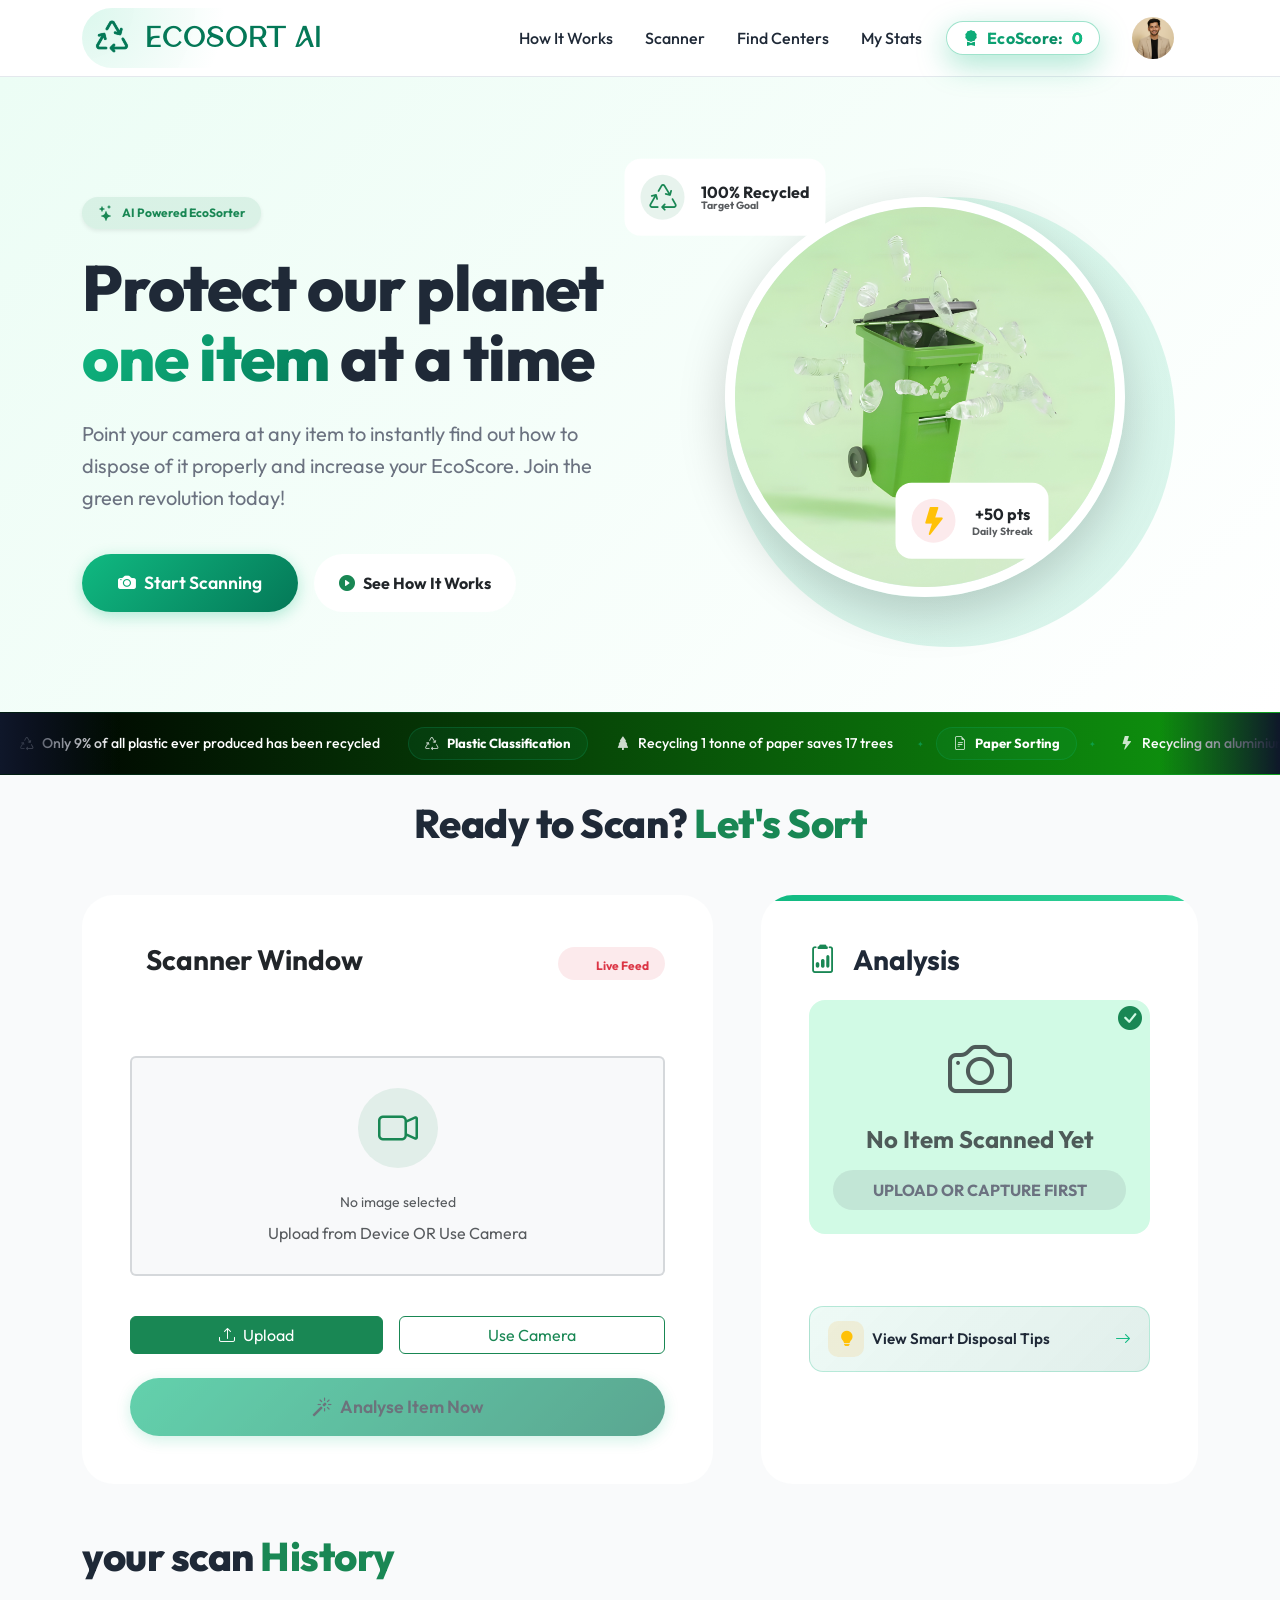
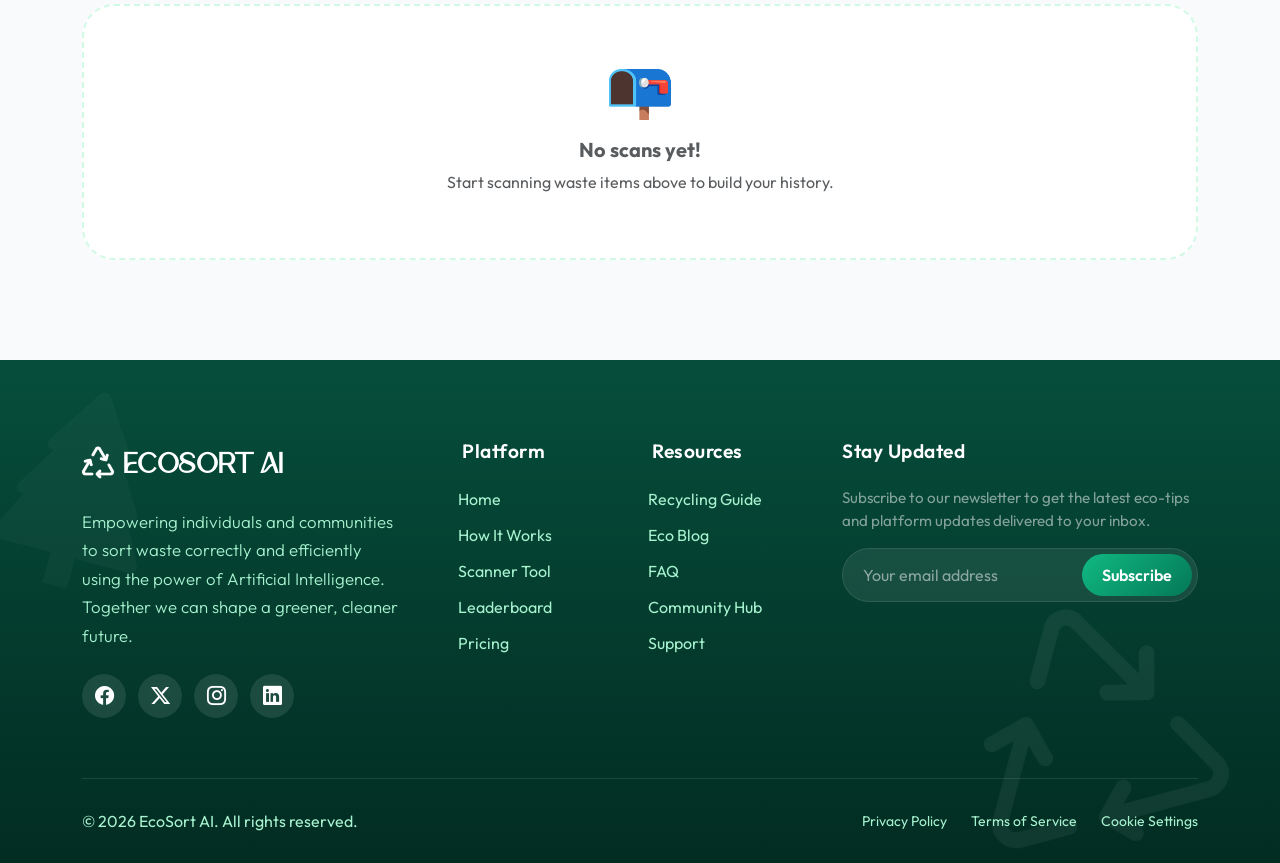
==== commit c0fdc921: "Implement code changes to enhance functionality and improve performance" ====
--- a/index.html
+++ b/index.html
@@ -1,894 +1,894 @@
-<!doctype html>
-<html lang="en">
-
-<head>
-  <meta charset="UTF-8" />
-  <meta name="viewport" content="width=device-width, initial-scale=1.0" />
-  <title>AI Powered EcoSort Assistant</title>
-  <meta name="description" content="EcoSorter is an AI-powered web application that uses 
-computer vision and deep learning to classify waste 
-materials and guide users on correct disposal methods. "/>
-
-
-  <!-- Google Fonts -->
-  <link rel="preconnect" href="https://fonts.googleapis.com" />
-  <link rel="preconnect" href="https://fonts.gstatic.com" crossorigin />
-  <link href="https://fonts.googleapis.com/css2?family=Outfit:wght@300;400;500;600;700;800&display=swap"
-    rel="stylesheet" />
-
-  <link href="https://cdn.jsdelivr.net/npm/bootstrap@5.3.0/dist/css/bootstrap.min.css" rel="stylesheet" />
-
-  <link rel="stylesheet" href="https://cdn.jsdelivr.net/npm/bootstrap-icons@1.11.1/font/bootstrap-icons.css" />
-
-  <link rel="stylesheet" href="css/style.css" />
-
-  <!-- PWA Manifest -->
-  <link rel="manifest" href="manifest.json" />
-  <meta name="theme-color" content="#10B981" />
-  <meta name="mobile-web-app-capable" content="yes" />
-  <meta name="apple-mobile-web-app-status-bar-style" content="default" />
-  <meta name="apple-mobile-web-app-title" content="EcoSort AI" />
-  <link rel="apple-touch-icon" href="images/icon-192.png" />
-
-</head>
-
-<body>
-  <nav class="navbar navbar-expand-lg navbar-custom sticky-top">
-    <div class="container">
-      <a href="#" class="navbar-brand fs-3 d-flex align-items-center gap-3 text-white fw-bold">
-        <i class="bi bi-recycle fs-2"></i>
-        EcoSort Ai
-      </a>
-
-      <button class="navbar-toggler border-0 shadow-none" data-bs-toggle="collapse" data-bs-target="#navlinks">
-        <!-- <span class="navbar-toggler-icon"></span> -->
-        <i id="newTogg" class="bi bi-list fs-1"></i>
-      </button>
-      <div class="collapse navbar-collapse" id="navlinks">
-        <ul class="navbar-nav ms-auto align-items-center mt-3 mt-lg-0">
-
-          <li class="nav-item me-lg-3 mb-lg-0 mb-3">
-            <a href="about.html" class="nav-link link-custom">How It Works</a>
-          </li>
-          <li class="nav-item mb-lg-0 mb-3 me-lg-3">
-            <a href="#" class="nav-link link-custom">Scanner</a>
-          </li>
-
-          <li class="nav-item mb-lg-0 mb-3 me-lg-3">
-            <a href="map.html" class="nav-link link-custom">Find Centers</a>
-          </li>
-
-          <li class="nav-item mb-lg-0 mb-3 me-lg-3">
-            <a href="stats.html" class="nav-link link-custom">
-             
-              My Stats
-            </a>
-          </li>
-
-
-          <li class="nav-item me-lg-4 mb-3 mb-lg-0">
-
-            <!-- Clean EcoScore badge — exactly like screenshot -->
-            <span class="badge d-flex align-items-center
-               badge-eco py-2 px-3 fs-6" id="ecoScoreBadge">
-              <i class="bi bi-award-fill me-2"></i>
-              EcoScore:
-              <span class="ms-2 fw-bold fs-6" id="ecoScoreValue">0</span>
-            </span>
-
-            <!-- Hidden elements — required by app.js, not visible -->
-            <span id="levelBadge" class="d-none"></span>
-            <span id="levelProgressBar" class="d-none"></span>
-            <span id="nextLevelLabel" class="d-none"></span>
-
-          </li>
-
-           <li class="nav-item me-lg-3 mb-0 mb-lg-0">
-        <a href="#" class="nav-link">
-          <img src="images/image-wm.png" alt="Avater" width="42" height="42" class="rounded-circle img-fluid" />
-        </a>
-      </li>
-        
-         </ul>
-
-      </div>
-
-
-
-
-
-     
-
-
-    </div>
-    </div>
-  </nav>
-
-  <!-- Hero Section -->
-  <section class="hero-section">
-    <div class="container position-relative z-1">
-      <div class="row text-lg-start text-center">
-        <div class="col-lg-6 mb-5 mb-lg-0">
-          <span
-            class="badge bg-success bg-opacity-10 text-success px-3 py-2 rounded-pill mb-4 d-inline-flex align-items-center shadow-sm">
-            <i class="bi bi-stars me-2 fs-6"></i>AI Powered EcoSorter
-          </span>
-          <h1 class="hero-title" data-i18n="hero_title">
-            Protect our planet<br /><span>one item</span> at a time
-          </h1>
-          <p class="hero-subtitle">
-            Point your camera at any item to instantly find out how to dispose
-            of it properly and increase your EcoScore. Join the green
-            revolution today!
-          </p>
-
-          <div class="d-flex flex-sm-row flex-column justify-content-lg-start justify-content-center gap-3">
-            <a href="#" class="btn-primary-custom d-flex justify-content-center align-items-center">
-              <i class="bi bi-camera-fill me-2"></i>Start Scanning</a>
-            <a href="#"
-              class="btn d-flex justify-content-center align-items-center bg-white fw-bold py-3 px-4 rounded-5">
-              <i class="bi bi-play-circle-fill me-2 text-success"></i>See How
-              It Works</a>
-          </div>
-        </div>
-
-        <div class="col-lg-6 d-none d-lg-block position-relative text-center">
-          <div class="position-relative d-inline-block">
-            <div style="
-                  width: 450px;
-                  height: 450px;
-                  background: linear-gradient(135deg, #34d399, #10b981);
-                  border-radius: 50%;
-                  opacity: 0.15;
-                  position: absolute;
-                  top: 0%;
-                  left: 0%;
-                  z-index: -1;
-                "></div>
-            <img src="images/Screenshot 2026-02-25 114349 (2).png" alt="" style="
-                  width: 400px;
-                  height: 400px;
-                  object-fit: cover;
-                  border: 10px solid white;
-                " class="hero-img rounded-circle shadow-lg" />
-
-            <!-- First Floating Badge -->
-            <div
-              class="d-flex align-items-center bg-white rounded-4 position-absolute top-0 start-0 p-3 badge translate-middle">
-              <div class="bg-success rounded-circle p-2 bg-opacity-10 me-3">
-                <i class="bi bi-recycle text-success fs-3"></i>
-              </div>
-              <div class="text-start">
-                <div class="fw-bold text-dark fs-6">100% Recycled</div>
-                <div class="text-muted small">Target Goal</div>
-              </div>
-            </div>
-
-            <!-- Second Floating Badge -->
-            <div
-              class="badge bg-white d-flex align-items-center position-absolute bottom-0 end-0 rounded-4 p-3 translate-middle">
-              <div class="bg-danger bg-opacity-10 rounded-circle p-2 me-3">
-                <i class="bi bi-lightning-fill text-warning fs-3"></i>
-              </div>
-              <div>
-                <div class="text-dark fw-bold fs-6">+50 pts</div>
-                <div class="text-muted small mt-1">Daily Streak</div>
-              </div>
-            </div>
-          </div>
-        </div>
-      </div>
-    </div>
-  </section>
-
-
-
-
-  <!-- ── Infinite Marquee Strip ──────────────────── -->
-<div class="marquee-section">
-    <div class="marquee-track">
-        <div class="marquee-content" id="marqueeContent">
-
-            <span class="marquee-item">
-                <i class="bi bi-recycle"></i>
-                Only 9% of all plastic ever produced has been recycled
-            </span>
-            
-
-            <span class="marquee-item item-category">
-                <i class="bi bi-recycle"></i>
-                Plastic Classification
-            </span>
-            
-
-            <span class="marquee-item">
-                <i class="bi bi-tree-fill text-success"></i>
-                Recycling 1 tonne of paper saves 17 trees
-            </span>
-            <span class="marquee-dot">✦</span>
-
-            <span class="marquee-item item-category" style="--cat-color:#3B82F6;">
-                <i class="bi bi-file-earmark-text text-white"></i>
-                Paper Sorting
-            </span>
-            <span class="marquee-dot">✦</span>
-
-            <span class="marquee-item">
-                <i class="bi bi-lightning-fill text-white"></i>
-                Recycling an aluminium can saves energy to run a TV for 3 hours
-            </span>
-          
-
-            <span class="marquee-item item-category">
-                <i class="bi bi-gear-fill text-white"></i>
-                Metal Detection
-            </span>
-            
-
-            <span class="marquee-item">
-                <i class="bi bi-droplet-fill text-white"></i>
-                Glass can be recycled infinitely without losing purity
-            </span>
-           
-
-            <span class="marquee-item item-category" >
-                <i class="bi bi-circle text-white"></i>
-                Glass Identification
-            </span>
-            
-
-            <span class="marquee-item">
-                <i class="bi bi-globe-americas text-white"></i>
-                Pakistan generates 49 million tonnes of solid waste annually
-            </span>
-          
-
-            <span class="marquee-item item-category">
-                <i class="bi bi-tree-fill text-white"></i>
-                Organic Composting
-            </span>
-         
-
-            <span class="marquee-item">
-                <i class="bi bi-stars text-warning"></i>
-                EcoSorter achieves 85–88% waste classification accuracy
-            </span>
-           
-
-            <span class="marquee-item">
-                <i class="bi bi-phone-fill text-success"></i>
-                Works offline — install as a real app on your phone
-            </span>
-           
-
-            <span class="marquee-item">
-                <i class="bi bi-camera-fill"></i>
-                Scan any waste item in under 3 seconds
-            </span>
-         
-
-            <span class="marquee-item">
-                <i class="bi bi-wind text-primary"></i>
-                Composting reduces landfill methane emissions by up to 50%
-            </span>
-            
-
-        </div>
-        <!-- Duplicate for seamless infinite loop -->
-        <div class="marquee-content marquee-clone" aria-hidden="true">
-
-            <span class="marquee-item">
-                <i class="bi bi-recycle"></i>
-                Only 9% of all plastic ever produced has been recycled
-            </span>
-           
-
-            <span class="marquee-item item-category" style="--cat-color:#8B5CF6;">
-                <i class="bi bi-recycle"></i>
-                Plastic Classification
-            </span>
-         
-
-            <span class="marquee-item">
-                <i class="bi bi-tree-fill text-success"></i>
-                Recycling 1 tonne of paper saves 17 trees
-            </span>
-            
-
-            <span class="marquee-item item-category" style="--cat-color:#3B82F6;">
-                <i class="bi bi-file-earmark-text"></i>
-                Paper Sorting
-            </span>
-        
-
-            <span class="marquee-item">
-                <i class="bi bi-lightning-fill text-warning"></i>
-                Recycling an aluminium can saves energy to run a TV for 3 hours
-            </span>
-           
-
-            <span class="marquee-item item-category" style="--cat-color:#F59E0B;">
-                <i class="bi bi-gear-fill"></i>
-                Metal Detection
-            </span>
-           
-
-            <span class="marquee-item">
-                <i class="bi bi-droplet-fill text-primary"></i>
-                Glass can be recycled infinitely without losing purity
-            </span>
-      
-
-            <span class="marquee-item item-category" style="--cat-color:#06B6D4;">
-                <i class="bi bi-circle"></i>
-                Glass Identification
-            </span>
-         
-
-            <span class="marquee-item">
-                <i class="bi bi-globe-americas text-success"></i>
-                Pakistan generates 49 million tonnes of solid waste annually
-            </span>
-        
-
-            <span class="marquee-item item-category" style="--cat-color:#10B981;">
-                <i class="bi bi-tree-fill"></i>
-                Organic Composting
-            </span>
-          
-
-            <span class="marquee-item">
-                <i class="bi bi-stars text-warning"></i>
-                EcoSort AI achieves 85–88% waste classification accuracy
-            </span>
-           
-
-            <span class="marquee-item">
-                <i class="bi bi-phone-fill text-success"></i>
-                Works offline — install as a real app on your phone
-            </span>
-         
-
-            <span class="marquee-item">
-                <i class="bi bi-camera-fill"></i>
-                Scan any waste item in under 3 seconds
-            </span>
-           
-
-            <span class="marquee-item">
-                <i class="bi bi-wind text-primary"></i>
-                Composting reduces landfill methane emissions by up to 50%
-            </span>
-        
-
-        </div>
-    </div>
-</div>
-
-
-
-
-  <!-- Main Content -->
-  <main class="container">
-    <h2 class="section-title mb-5">
-      Ready to Scan? <span class="text-success">Let's Sort</span>
-    </h2>
-
-    <div class="row justify-content-center g-5 mb-4 align-items-stretch">
-      <!-- AI Scanner Column -->
-      <div class="col-12 col-lg-7 d-flex">
-        <div class="scanner-card flex-fill d-flex flex-column p-4 p-md-5 rounded-5">
-          <div class="d-flex justify-content-between align-items-center mb-4 webcam-head">
-            <h3 class="fw-bold h3 text-dark d-flex align-items-center">
-              <i class="bi bi-viewfinder me-3 text-success fs-3"></i>Scanner
-              Window
-            </h3>
-            <span class="badge bg-danger bg-opacity-10 rounded-pill text-danger px-3 py-2" data-i18n="live_feed">
-              <span class="spinner-grow spinner-grow-sm me-1" role="status"></span>
-              Live Feed
-            </span>
-          </div>
-
-          <!-- WebCam PlaceHolder -->
-          <!-- Main Display Area: This box holds either the placeholder text or the final image -->
-          <div id="imageContainer"
-            class="webcam-placeholder bg-light mb-3 mt-5 position-relative overflow-hidden rounded border border-2 border-secondary border-opacity-25"
-            style="width: 100%; min-height: 220px; flex: 1;">
-            <!-- Default state: Shows icon and instructions before an image is selected -->
-            <div id="placeholderContent"
-              class="d-flex flex-column align-items-center justify-content-center w-100 h-100 px-3">
-              <div class="bg-success bg-opacity-10 rounded-circle d-flex align-items-center justify-content-center mb-4"
-                style="width: 80px; height: 80px">
-                <i class="bi bi-camera-video text-success fs-1"></i>
-              </div>
-              <span class="text-muted small">No image selected</span>
-              <span class="text-muted px-2 text-center mt-2">Upload from Device OR Use Camera</span>
-            </div>
-
-            <!-- Final state: The <img> tag sits on top of everything but is hidden ('d-none') by default.
-                   When an image is ready, JS removes 'd-none' and sets the src.
-                   object-fit: contain makes sure the image scales without stretching. -->
-            <img id="previewImage" src="" alt="Selected Image"
-              class="d-none position-absolute top-0 start-0 w-100 h-100 p-2" style="
-                  object-fit: contain;
-                  object-position: center;
-                  background-color: #f8f9fa;
-                " />
-          </div>
-
-          <div class="d-flex flex-column flex-md-row gap-3 mt-4">
-            <label for="imageUpload" class="btn btn-success rounded-2 flex-fill"><i
-                class="bi bi-upload me-2"></i>Upload</label>
-            <input type="file" id="imageUpload" accept="image/*" class="d-none" />
-
-            <button class="btn btn-outline-success flex-fill" id="cameraBtn">
-              Use Camera
-            </button>
-          </div>
-          <div class="d-flex align-items-center justify-content-center mt-4">
-            <button id="analyseBtn" disabled
-              class="btn btn-primary-custom d-flex justify-content-center align-items-center flex-fill">
-              <i class="bi bi-magic me-2 fs-5"></i>Analyse Item Now
-            </button>
-          </div>
-        </div>
-      </div>
-
-      <!--
-      Camera Overlay Modal
-      This is a full-screen div that sits on top of everything ('z-3', 'position-fixed').
-      It is hidden entirely by default using Bootstrap's 'd-none' utility class.
-    -->
-      <div id="cameraOverlay"
-        class="d-none position-fixed top-0 start-0 w-100 h-100 bg-dark d-flex flex-column align-items-center justify-content-center">
-        <div class="position-relative w-100 h-100 d-flex flex-column">
-          <!-- The 'X' Close button positioned in the top right -->
-          <button id="closeCamera" class="btn btn-close btn-close-white position-absolute top-0 end-0 m-3 z-3"
-            aria-label="Close"></button>
-
-          <!-- Live Camera Feed: the <video> element receives the stream from the device's camera -->
-          <!-- <div
-              class="flex-grow-1 d-flex align-items-center justify-content-center bg-black overflow-hidden relative"
-            >
-              <video
-                id="cameraStream"
-                autoplay
-                playsinline
-                class="w-100 h-100 object-fit-cover"
-              ></video>
-            </div> -->
-          <!-- Live Camera Feed with Scanning Frame -->
-          <div class="flex-grow-1 d-flex align-items-center
-    justify-content-center bg-black overflow-hidden
-    position-relative">
-
-            <!-- Live video feed -->
-            <video id="cameraStream" autoplay playsinline class="w-100 h-100 object-fit-cover"></video>
-
-            <!-- Dark overlay around the scanning frame -->
-            <div class="position-absolute top-0 start-0
-        w-100 h-100 scan-overlay"></div>
-
-            <!-- Scanning frame box -->
-            <div class="position-absolute scan-frame" id="scanFrame">
-
-              <!-- Four corner brackets -->
-              <div class="corner corner-tl"></div>
-              <div class="corner corner-tr"></div>
-              <div class="corner corner-bl"></div>
-              <div class="corner corner-br"></div>
-
-              <!-- Scanning line animation -->
-              <div class="scan-line"></div>
-            </div>
-
-            <!-- Instruction text below frame -->
-            <div class="position-absolute scan-instruction
-        text-white text-center px-3">
-              <i class="bi bi-viewfinder me-2"></i>
-              Position waste item inside the frame
-            </div>
-
-          </div>
-
-          <!-- Bottom capture button area -->
-          <!-- <div class="bg-dark p-3 d-flex justify-content-center">
-              <button
-                id="captureBtn"
-                class="btn btn-success rounded-circle d-flex align-items-center justify-content-center"
-                style="width: 60px; height: 60px"
-              >
-                <i class="bi bi-camera fs-3"></i>
-              </button>
-            </div> -->
-          <!-- Bottom capture button area -->
-          <div class="bg-dark p-4 d-flex flex-column
-    align-items-center justify-content-center gap-3">
-
-            <!-- Capture hint text -->
-            <small class="text-white-50">
-              Tap the button to capture
-            </small>
-
-            <!-- Capture button with pulse ring -->
-            <div class="position-relative d-flex align-items-center
-        justify-content-center">
-
-              <!-- Outer pulse ring -->
-              <div class="capture-ring position-absolute"></div>
-
-              <!-- Main capture button -->
-              <button id="captureBtn" class="btn btn-success rounded-circle d-flex
-            align-items-center justify-content-center
-            position-relative" style="width: 70px; height: 70px; z-index: 2;">
-                <i class="bi bi-camera fs-2"></i>
-              </button>
-            </div>
-          </div>
-
-        </div>
-
-        <!-- Invisible canvas used by JavaScript to "draw" the frame from the video when capture is clicked -->
-        <canvas id="cameraCanvas" class="d-none"></canvas>
-      </div>
-
-      <!-- Analysis Result Column -->
-      <div class="col-12 col-lg-5 d-flex">
-        <div class="results-column flex-fill d-flex flex-column p-4 p-md-5 rounded-5">
-          <h3 class="h3 mb-4 fw-bold">
-            <i class="bi bi-clipboard2-data me-3 text-success fs-3"></i>Analysis
-          </h3>
-          <div class="result-image position-relative text-center p-4 mb-5 rounded-4">
-            <div class="position-absolute top-0 end-0 me-2">
-              <i class="bi bi-check-circle-fill text-success fs-4"></i>
-            </div>
-
-            <!-- Shown before any scan -->
-            <div id="resultDefault">
-              <div class="display-3 text-muted mb-3 mt-2">
-                <i class="bi bi-camera"></i>
-              </div>
-              <h3 class="fw-bold h4 text-muted mb-3" data-i18n="no_scan_yet">No Item Scanned Yet</h3>
-              <div
-                class="px-sm-4 px-2 py-2 text-uppercase rounded-pill fw-bold d-flex justify-content-center align-items-center"
-                style="background: rgba(107, 114, 128, 0.15); color: #6b7280">
-                <span>Upload or Capture First</span>
-              </div>
-            </div>
-
-            <!-- Shown while analysing -->
-            <div id="resultLoading" class="d-none py-4">
-              <div class="spinner-border text-success" role="status"></div>
-              <p class="text-muted mt-3 mb-0">Analysing your item...</p>
-            </div>
-
-            <!-- Shown after scan completes -->
-            <div id="resultContent" class="d-none">
-              <div class="display-3 text-success mb-3 mt-2">
-                <i id="resultIcon" class="bi bi-recycle"></i>
-              </div>
-              <h3 id="resultName" class="fw-bold h2 text-dark mb-3">--</h3>
-              <div id="resultTag"
-                class="px-sm-4 px-2 py-2 text-uppercase rounded-pill fw-bold d-flex justify-content-center align-items-center result-tag">
-                <span id="resultTagText">--</span>
-              </div>
-              <!-- <div class="mt-3">
-                  <small class="text-muted">Confidence: </small>
-                  <span id="resultConfidence" class="fw-bold text-success"
-                    >--%</span
-                  >
-                </div> -->
-              <div class="mt-3 px-2">
-
-                <!-- Confidence label and percentage -->
-                <div class="d-flex justify-content-between align-items-center mb-1">
-                  <small class="text-muted fw-500">Confidence</small>
-                  <span id="resultConfidence" class="fw-bold text-success">--%</span>
-                </div>
-
-                <!-- Visual progress bar -->
-                <div class="progress rounded-pill" style="height: 10px; background:#E5E7EB;">
-                  <div id="confidenceBar" class="progress-bar rounded-pill" role="progressbar" style="width: 0%; transition: width 0.8s ease;
-                    background: linear-gradient(90deg, #10b981, #047857);" aria-valuenow="0" aria-valuemin="0"
-                    aria-valuemax="100">
-                  </div>
-                </div>
-
-                <!-- Confidence label text -->
-                <div class="mt-1 text-end">
-                  <small id="confidenceLabel" class="text-muted fst-italic">
-                    --
-                  </small>
-                </div>
-              </div>
-              <!-- Caution banner — shown when confidence is 60-74% -->
-              <div id="cautionBanner" class="d-none mt-3 px-3 py-2 rounded-3 text-start" style="
-                    background: rgba(245, 158, 11, 0.1);
-                    border-left: 3px solid #f59e0b;
-                  ">
-                <small class="text-warning fw-bold">
-                  ⚠️ Low confidence result — try a clearer image for better
-                  accuracy
-                </small>
-              </div>
-            </div>
-          </div>
-
-          <!-- Environmental Impact Section -->
-          <div id="impactSection" class="d-none mb-4 p-4 rounded-4"
-            style="background: linear-gradient(135deg, #ecfdf5, #d1fae5)">
-            <h5 class="fw-bold mb-3 text-success d-flex align-items-center">
-              <i class="bi bi-globe-americas me-2"></i>Environmental Impact
-            </h5>
-
-            <!-- Stats Row -->
-            <div class="row g-3 mb-3">
-              <!-- CO2 Saved -->
-              <div class="col-6">
-                <div class="bg-white rounded-3 p-3 text-center shadow-sm">
-                  <div class="text-success fw-bold fs-5 mb-1">
-                    <i class="bi bi-wind me-1"></i>
-                    <span id="impactCo2">--</span>
-                  </div>
-                  <small class="text-muted">CO₂ Saved</small>
-                </div>
-              </div>
-
-              <!-- Water Saved -->
-              <div class="col-6">
-                <div class="bg-white rounded-3 p-3 text-center shadow-sm">
-                  <div class="text-primary fw-bold fs-5 mb-1">
-                    <i class="bi bi-droplet-fill me-1"></i>
-                    <span id="impactWater">--</span>
-                  </div>
-                  <small class="text-muted">Water Saved</small>
-                </div>
-              </div>
-
-              <!-- Recyclability -->
-              <div class="col-12">
-                <div class="bg-white rounded-3 p-3 text-center shadow-sm">
-                  <div class="fw-bold fs-6 mb-1">
-                    <i class="bi bi-recycle text-success me-1"></i>
-                    Recyclability:
-                    <span id="impactRecyclability" class="text-success ms-1">--</span>
-                  </div>
-                </div>
-              </div>
-            </div>
-
-            <!-- Eco Fact -->
-            <div class="p-3 rounded-3" style="
-                  background: rgba(16, 185, 129, 0.1);
-                  border-left: 3px solid #10b981;
-                ">
-              <small class="text-success fw-bold"> 🌱 Did You Know? </small><br />
-              <small id="impactFact" class="text-muted fst-italic">--</small>
-            </div>
-          </div>
-
-          <!-- Tips Trigger Button -->
-          <div class="mt-2 pt-3" id="tipsSection">
-            <button id="openTipsBtn" class="tips-trigger-btn d-flex align-items-center gap-2 w-100">
-              <span class="tips-trigger-icon">
-                <i class="bi bi-lightbulb-fill text-warning"></i>
-              </span>
-              <span class="tips-trigger-text">View Smart Disposal Tips</span>
-              <i class="bi bi-arrow-right ms-auto tips-arrow"></i>
-            </button>
-          </div>
-
-
-
-
-
-
-        </div>
-      </div>
-    </div>
-
-    <!-- Scan History Section -->
-    <section class="mt-5 mb-5">
-      <div class="d-flex justify-content-between align-items-center mb-4" id="history-head">
-        <h2 class="section-title mb-0">
-          <span>your scan</span> <span class="text-success">History</span>
-        </h2>
-        <button id="clearHistoryBtn" class="btn btn-outline-danger btn-sm rounded-pill px-3 d-none"
-          data-i18n="clear_history">
-          <i class="bi bi-trash me-1"></i>Clear History
-        </button>
-      </div>
-
-      <!-- Empty state — shown before any scans -->
-      <div id="historyEmpty" class="text-center py-5 rounded-5" style="background: white; border: 2px dashed #d1fae5">
-        <div class="display-4 mb-3">📭</div>
-        <h5 class="fw-bold text-muted">No scans yet!</h5>
-        <p class="text-muted">
-          Start scanning waste items above to build your history.
-        </p>
-      </div>
-
-      <!-- History grid — shown after first scan -->
-      <div id="historyScrollWrapper" class="history-scroll-wrapper d-none">
-        <div id="historyGrid" class="row g-3"></div>
-      </div>
-    </section>
-  </main>
-
-  <!-- Footer -->
-  <footer class="footer">
-    <i class="bi bi-tree-fill footer-bg-icon icon-1"></i>
-    <i class="bi bi-recycle footer-bg-icon icon-2"></i>
-    <div class="container position-relative z-1">
-      <div class="row gy-5 mb-5">
-        <div class="col-lg-4 col-md-12 pe-lg-5">
-          <a href="#" class="footer-logo text-decoration-none">
-            <i class="bi bi-recycle me-2 text-white fs-2"></i>
-            EcoSort AI
-          </a>
-          <p class="footer-text mt-3">
-            Empowering individuals and communities to sort waste correctly and
-            efficiently using the power of Artificial Intelligence. Together
-            we can shape a greener, cleaner future.
-          </p>
-          <div class="social-icons mt-4">
-            <a href="#" aria-label="Facebook"><i class="bi bi-facebook"></i></a>
-            <a href="#" aria-label="Twitter"><i class="bi bi-twitter-x"></i></a>
-            <a href="#" aria-label="Instagram"><i class="bi bi-instagram"></i></a>
-            <a href="#" aria-label="LinkedIn"><i class="bi bi-linkedin"></i></a>
-          </div>
-        </div>
-        <div class="col-lg-2 col-md-4 col-sm-6 col-6">
-          <div class="footer-links">
-            <h5>Platform</h5>
-            <ul>
-              <li><a href="#">Home</a></li>
-              <li><a href="#how-it-works">How It Works</a></li>
-              <li><a href="#scanner">Scanner Tool</a></li>
-              <li><a href="#">Leaderboard</a></li>
-              <li><a href="#">Pricing</a></li>
-            </ul>
-          </div>
-        </div>
-        <div class="col-lg-2 col-md-4 col-sm-6 col-6">
-          <div class="footer-links">
-            <h5>Resources</h5>
-            <ul>
-              <li><a href="#">Recycling Guide</a></li>
-              <li><a href="#">Eco Blog</a></li>
-              <li><a href="#">FAQ</a></li>
-              <li><a href="#">Community Hub</a></li>
-              <li><a href="#">Support</a></li>
-            </ul>
-          </div>
-        </div>
-        <div class="col-lg-4 col-md-4 col-12">
-          <div class="footer-links">
-            <h5>Stay Updated</h5>
-            <p class="text-white-50 mb-3" style="font-size: 0.95rem;">
-              Subscribe to our newsletter to get the latest eco-tips and
-              platform updates delivered to your inbox.
-            </p>
-            <form class="newsletter-form" onsubmit="event.preventDefault()">
-              <input type="email" class="form-control" placeholder="Your email address" required />
-              <button class="btn-subscribe" type="submit">
-                Subscribe
-              </button>
-            </form>
-          </div>
-        </div>
-      </div>
-      <div class="copyright d-flex flex-column flex-md-row justify-content-between align-items-center">
-        <p class="mb-3 mb-md-0">
-          &copy; 2026 EcoSort AI. All rights reserved.
-        </p>
-        <div class="d-flex gap-4">
-          <a href="#" class="text-decoration-none small">Privacy Policy</a>
-          <a href="#" class="text-decoration-none small">Terms of Service</a>
-          <a href="#" class="text-decoration-none small">Cookie Settings</a>
-        </div>
-      </div>
-    </div>
-  </footer>
-
-  <!-- EcoScore Points Popup Toast -->
-  <div id="ecoToast" class="position-fixed bottom-0 end-0 m-4 p-3 rounded-4 shadow-lg d-none" style="
-        background: linear-gradient(135deg, #10b981, #047857);
-        z-index: 9999;
-        min-width: 200px;
-      ">
-    <div class="d-flex align-items-center text-white">
-      <div class="me-3 fs-2">⭐</div>
-      <div>
-        <div class="fw-bold fs-5" id="toastPoints">+15 pts</div>
-        <div class="small opacity-75" id="toastMessage">
-          Great recycling choice!
-        </div>
-      </div>
-    </div>
-  </div>
-
-
-
-  <!-- Level Up Celebration Toast -->
-  <div id="levelUpToast" class="position-fixed top-0 start-50 translate-middle-x
-           mt-4 p-4 rounded-4 shadow-lg d-none text-center" style="background: linear-gradient(135deg, #FCD34D, #F59E0B);
-           z-index: 10000; min-width: 260px;">
-    <div class="fs-1 mb-2" id="levelUpEmoji">🌿</div>
-    <div class="fw-bold fs-5 text-dark" id="levelUpTitle">
-      Level Up!
-    </div>
-    <div class="text-dark opacity-75 mt-1" id="levelUpMessage">
-      You are now a Green Learner!
-    </div>
-  </div>
-
-
-
-
-
-
-
-  <!-- ── Smart Disposal Tips Modal ─────────────────── -->
-  <div id="tipsModal" class="tips-modal-overlay" role="dialog" aria-modal="true" aria-labelledby="tipsModalTitle">
-    <div class="tips-modal-card">
-      <!-- Header -->
-      <div class="tips-modal-header">
-        <div class="d-flex align-items-center gap-3">
-          <div class="tips-modal-icon-wrap">
-            <i class="bi bi-lightbulb-fill text-warning fs-4"></i>
-          </div>
-          <div>
-            <h4 class="tips-modal-title mb-0" id="tipsModalTitle">Smart Disposal Tips</h4>
-            <small class="tips-modal-subtitle" id="tipsModalItemName">Scan an item to get personalised tips</small>
-          </div>
-        </div>
-        <button id="closeTipsBtn" class="tips-modal-close" aria-label="Close">
-          <i class="bi bi-x-lg"></i>
-        </button>
-      </div>
-      <!-- Body -->
-      <div class="tips-modal-body">
-        <ul id="tipsModalList" class="tips-modal-list"></ul>
-      </div>
-    </div>
-  </div>
-
-
-
-
-
-
-
-  <!-- Hidden elements required by app.js score/counter system -->
-  <span id="ecoScoreValue" class="d-none">0</span>
-  <span id="scanCountValue" class="d-none">0</span>
-
-
-  <!-- PWA Service Worker Registration -->
-  <script>
-    if ('serviceWorker' in navigator) {
-      window.addEventListener('load', () => {
-        navigator.serviceWorker
-          .register('/service-worker.js')
-          .then(reg => {
-            console.log('✅ Service Worker registered!');
-          })
-          .catch(err => {
-            console.warn('⚠️ SW registration failed:', err);
-          });
-      });
-    }
-  </script>
-
-  <script src="https://cdn.jsdelivr.net/npm/bootstrap@5.3.8/dist/js/bootstrap.bundle.min.js"></script>
-  <script src="https://cdn.jsdelivr.net/npm/@tensorflow/tfjs@4.10.0/dist/tf.min.js"></script>
-  <script src="assets/waste-data.js"></script>
-
-
-  <script src="js/camera.js"></script>
-  <script src="js/app.js"></script>
-  <script defer src="js/pwa.js"></script>
-</body>
-
+<!doctype html>
+<html lang="en">
+
+<head>
+  <meta charset="UTF-8" />
+  <meta name="viewport" content="width=device-width, initial-scale=1.0" />
+  <title>AI Powered EcoSort Assistant</title>
+  <meta name="description" content="EcoSorter is an AI-powered web application that uses 
+computer vision and deep learning to classify waste 
+materials and guide users on correct disposal methods. "/>
+
+
+  <!-- Google Fonts -->
+  <link rel="preconnect" href="https://fonts.googleapis.com" />
+  <link rel="preconnect" href="https://fonts.gstatic.com" crossorigin />
+  <link href="https://fonts.googleapis.com/css2?family=Outfit:wght@300;400;500;600;700;800&display=swap"
+    rel="stylesheet" />
+
+  <link href="https://cdn.jsdelivr.net/npm/bootstrap@5.3.0/dist/css/bootstrap.min.css" rel="stylesheet" />
+
+  <link rel="stylesheet" href="https://cdn.jsdelivr.net/npm/bootstrap-icons@1.11.1/font/bootstrap-icons.css" />
+
+  <link rel="stylesheet" href="css/style.css" />
+
+  <!-- PWA Manifest -->
+  <link rel="manifest" href="manifest.json" />
+  <meta name="theme-color" content="#10B981" />
+  <meta name="mobile-web-app-capable" content="yes" />
+  <meta name="apple-mobile-web-app-status-bar-style" content="default" />
+  <meta name="apple-mobile-web-app-title" content="EcoSort AI" />
+  <link rel="apple-touch-icon" href="images/icon-192.png" />
+
+</head>
+
+<body>
+  <nav class="navbar navbar-expand-lg navbar-custom sticky-top">
+    <div class="container">
+      <a href="#" class="navbar-brand fs-3 d-flex align-items-center gap-3 text-white fw-bold">
+        <i class="bi bi-recycle fs-2"></i>
+        EcoSort Ai
+      </a>
+
+      <button class="navbar-toggler border-0 shadow-none" data-bs-toggle="collapse" data-bs-target="#navlinks">
+        <!-- <span class="navbar-toggler-icon"></span> -->
+        <i id="newTogg" class="bi bi-list fs-1"></i>
+      </button>
+      <div class="collapse navbar-collapse" id="navlinks">
+        <ul class="navbar-nav ms-auto align-items-center mt-3 mt-lg-0">
+
+          <li class="nav-item me-lg-3 mb-lg-0 mb-3">
+            <a href="about.html" class="nav-link link-custom">How It Works</a>
+          </li>
+          <li class="nav-item mb-lg-0 mb-3 me-lg-3">
+            <a href="#" class="nav-link link-custom">Scanner</a>
+          </li>
+
+          <li class="nav-item mb-lg-0 mb-3 me-lg-3">
+            <a href="map.html" class="nav-link link-custom">Find Centers</a>
+          </li>
+
+          <li class="nav-item mb-lg-0 mb-3 me-lg-3">
+            <a href="stats.html" class="nav-link link-custom">
+             
+              My Stats
+            </a>
+          </li>
+
+
+          <li class="nav-item me-lg-4 mb-3 mb-lg-0">
+
+            <!-- Clean EcoScore badge — exactly like screenshot -->
+            <span class="badge d-flex align-items-center
+               badge-eco py-2 px-3 fs-6" id="ecoScoreBadge">
+              <i class="bi bi-award-fill me-2"></i>
+              EcoScore:
+              <span class="ms-2 fw-bold fs-6" id="ecoScoreValue">0</span>
+            </span>
+
+            <!-- Hidden elements — required by app.js, not visible -->
+            <span id="levelBadge" class="d-none"></span>
+            <span id="levelProgressBar" class="d-none"></span>
+            <span id="nextLevelLabel" class="d-none"></span>
+
+          </li>
+
+           <li class="nav-item me-lg-3 mb-0 mb-lg-0">
+        <a href="#" class="nav-link">
+          <img src="images/image-wm.png" alt="Avater" width="42" height="42" class="rounded-circle img-fluid" />
+        </a>
+      </li>
+        
+         </ul>
+
+      </div>
+
+
+
+
+
+     
+
+
+    </div>
+    </div>
+  </nav>
+
+  <!-- Hero Section -->
+  <section class="hero-section">
+    <div class="container position-relative z-1">
+      <div class="row text-lg-start text-center">
+        <div class="col-lg-6 mb-5 mb-lg-0">
+          <span
+            class="badge bg-success bg-opacity-10 text-success px-3 py-2 rounded-pill mb-4 d-inline-flex align-items-center shadow-sm">
+            <i class="bi bi-stars me-2 fs-6"></i>AI Powered EcoSorter
+          </span>
+          <h1 class="hero-title" data-i18n="hero_title">
+            Protect our planet<br /><span>one item</span> at a time
+          </h1>
+          <p class="hero-subtitle">
+            Point your camera at any item to instantly find out how to dispose
+            of it properly and increase your EcoScore. Join the green
+            revolution today!
+          </p>
+
+          <div class="d-flex flex-sm-row flex-column justify-content-lg-start justify-content-center gap-3">
+            <a href="#" class="btn-primary-custom d-flex justify-content-center align-items-center">
+              <i class="bi bi-camera-fill me-2"></i>Start Scanning</a>
+            <a href="#"
+              class="btn d-flex justify-content-center align-items-center bg-white fw-bold py-3 px-4 rounded-5">
+              <i class="bi bi-play-circle-fill me-2 text-success"></i>See How
+              It Works</a>
+          </div>
+        </div>
+
+        <div class="col-lg-6 d-none d-lg-block position-relative text-center">
+          <div class="position-relative d-inline-block">
+            <div style="
+                  width: 450px;
+                  height: 450px;
+                  background: linear-gradient(135deg, #34d399, #10b981);
+                  border-radius: 50%;
+                  opacity: 0.15;
+                  position: absolute;
+                  top: 0%;
+                  left: 0%;
+                  z-index: -1;
+                "></div>
+            <img src="images/Screenshot 2026-02-25 114349 (2).png" alt="" style="
+                  width: 400px;
+                  height: 400px;
+                  object-fit: cover;
+                  border: 10px solid white;
+                " class="hero-img rounded-circle shadow-lg" />
+
+            <!-- First Floating Badge -->
+            <div
+              class="d-flex align-items-center bg-white rounded-4 position-absolute top-0 start-0 p-3 badge translate-middle">
+              <div class="bg-success rounded-circle p-2 bg-opacity-10 me-3">
+                <i class="bi bi-recycle text-success fs-3"></i>
+              </div>
+              <div class="text-start">
+                <div class="fw-bold text-dark fs-6">100% Recycled</div>
+                <div class="text-muted small">Target Goal</div>
+              </div>
+            </div>
+
+            <!-- Second Floating Badge -->
+            <div
+              class="badge bg-white d-flex align-items-center position-absolute bottom-0 end-0 rounded-4 p-3 translate-middle">
+              <div class="bg-danger bg-opacity-10 rounded-circle p-2 me-3">
+                <i class="bi bi-lightning-fill text-warning fs-3"></i>
+              </div>
+              <div>
+                <div class="text-dark fw-bold fs-6">+50 pts</div>
+                <div class="text-muted small mt-1">Daily Streak</div>
+              </div>
+            </div>
+          </div>
+        </div>
+      </div>
+    </div>
+  </section>
+
+
+
+
+  <!-- ── Infinite Marquee Strip ──────────────────── -->
+<div class="marquee-section">
+    <div class="marquee-track">
+        <div class="marquee-content" id="marqueeContent">
+
+            <span class="marquee-item">
+                <i class="bi bi-recycle"></i>
+                Only 9% of all plastic ever produced has been recycled
+            </span>
+            
+
+            <span class="marquee-item item-category">
+                <i class="bi bi-recycle"></i>
+                Plastic Classification
+            </span>
+            
+
+            <span class="marquee-item">
+                <i class="bi bi-tree-fill text-success"></i>
+                Recycling 1 tonne of paper saves 17 trees
+            </span>
+            <span class="marquee-dot">✦</span>
+
+            <span class="marquee-item item-category" style="--cat-color:#3B82F6;">
+                <i class="bi bi-file-earmark-text text-white"></i>
+                Paper Sorting
+            </span>
+            <span class="marquee-dot">✦</span>
+
+            <span class="marquee-item">
+                <i class="bi bi-lightning-fill text-white"></i>
+                Recycling an aluminium can saves energy to run a TV for 3 hours
+            </span>
+          
+
+            <span class="marquee-item item-category">
+                <i class="bi bi-gear-fill text-white"></i>
+                Metal Detection
+            </span>
+            
+
+            <span class="marquee-item">
+                <i class="bi bi-droplet-fill text-white"></i>
+                Glass can be recycled infinitely without losing purity
+            </span>
+           
+
+            <span class="marquee-item item-category" >
+                <i class="bi bi-circle text-white"></i>
+                Glass Identification
+            </span>
+            
+
+            <span class="marquee-item">
+                <i class="bi bi-globe-americas text-white"></i>
+                Pakistan generates 49 million tonnes of solid waste annually
+            </span>
+          
+
+            <span class="marquee-item item-category">
+                <i class="bi bi-tree-fill text-white"></i>
+                Organic Composting
+            </span>
+         
+
+            <span class="marquee-item">
+                <i class="bi bi-stars text-warning"></i>
+                EcoSorter achieves 85–88% waste classification accuracy
+            </span>
+           
+
+            <span class="marquee-item">
+                <i class="bi bi-phone-fill text-success"></i>
+                Works offline — install as a real app on your phone
+            </span>
+           
+
+            <span class="marquee-item">
+                <i class="bi bi-camera-fill"></i>
+                Scan any waste item in under 3 seconds
+            </span>
+         
+
+            <span class="marquee-item">
+                <i class="bi bi-wind text-primary"></i>
+                Composting reduces landfill methane emissions by up to 50%
+            </span>
+            
+
+        </div>
+        <!-- Duplicate for seamless infinite loop -->
+        <div class="marquee-content marquee-clone" aria-hidden="true">
+
+            <span class="marquee-item">
+                <i class="bi bi-recycle"></i>
+                Only 9% of all plastic ever produced has been recycled
+            </span>
+           
+
+            <span class="marquee-item item-category" style="--cat-color:#8B5CF6;">
+                <i class="bi bi-recycle"></i>
+                Plastic Classification
+            </span>
+         
+
+            <span class="marquee-item">
+                <i class="bi bi-tree-fill text-success"></i>
+                Recycling 1 tonne of paper saves 17 trees
+            </span>
+            
+
+            <span class="marquee-item item-category" style="--cat-color:#3B82F6;">
+                <i class="bi bi-file-earmark-text"></i>
+                Paper Sorting
+            </span>
+        
+
+            <span class="marquee-item">
+                <i class="bi bi-lightning-fill text-warning"></i>
+                Recycling an aluminium can saves energy to run a TV for 3 hours
+            </span>
+           
+
+            <span class="marquee-item item-category" style="--cat-color:#F59E0B;">
+                <i class="bi bi-gear-fill"></i>
+                Metal Detection
+            </span>
+           
+
+            <span class="marquee-item">
+                <i class="bi bi-droplet-fill text-primary"></i>
+                Glass can be recycled infinitely without losing purity
+            </span>
+      
+
+            <span class="marquee-item item-category" style="--cat-color:#06B6D4;">
+                <i class="bi bi-circle"></i>
+                Glass Identification
+            </span>
+         
+
+            <span class="marquee-item">
+                <i class="bi bi-globe-americas text-success"></i>
+                Pakistan generates 49 million tonnes of solid waste annually
+            </span>
+        
+
+            <span class="marquee-item item-category" style="--cat-color:#10B981;">
+                <i class="bi bi-tree-fill"></i>
+                Organic Composting
+            </span>
+          
+
+            <span class="marquee-item">
+                <i class="bi bi-stars text-warning"></i>
+                EcoSort AI achieves 85–88% waste classification accuracy
+            </span>
+           
+
+            <span class="marquee-item">
+                <i class="bi bi-phone-fill text-success"></i>
+                Works offline — install as a real app on your phone
+            </span>
+         
+
+            <span class="marquee-item">
+                <i class="bi bi-camera-fill"></i>
+                Scan any waste item in under 3 seconds
+            </span>
+           
+
+            <span class="marquee-item">
+                <i class="bi bi-wind text-primary"></i>
+                Composting reduces landfill methane emissions by up to 50%
+            </span>
+        
+
+        </div>
+    </div>
+</div>
+
+
+
+
+  <!-- Main Content -->
+  <main class="container">
+    <h2 class="section-title mb-5">
+      Ready to Scan? <span class="text-success">Let's Sort</span>
+    </h2>
+
+    <div class="row justify-content-center g-5 mb-4 align-items-stretch">
+      <!-- AI Scanner Column -->
+      <div class="col-12 col-lg-7 d-flex">
+        <div class="scanner-card flex-fill d-flex flex-column p-4 p-md-5 rounded-5">
+          <div class="d-flex justify-content-between align-items-center mb-4 webcam-head">
+            <h3 class="fw-bold h3 text-dark d-flex align-items-center">
+              <i class="bi bi-viewfinder me-3 text-success fs-3"></i>Scanner
+              Window
+            </h3>
+            <span class="badge bg-danger bg-opacity-10 rounded-pill text-danger px-3 py-2" data-i18n="live_feed">
+              <span class="spinner-grow spinner-grow-sm me-1" role="status"></span>
+              Live Feed
+            </span>
+          </div>
+
+          <!-- WebCam PlaceHolder -->
+          <!-- Main Display Area: This box holds either the placeholder text or the final image -->
+          <div id="imageContainer"
+            class="webcam-placeholder bg-light mb-3 mt-5 position-relative overflow-hidden rounded border border-2 border-secondary border-opacity-25"
+            style="width: 100%; min-height: 220px; flex: 1;">
+            <!-- Default state: Shows icon and instructions before an image is selected -->
+            <div id="placeholderContent"
+              class="d-flex flex-column align-items-center justify-content-center w-100 h-100 px-3">
+              <div class="bg-success bg-opacity-10 rounded-circle d-flex align-items-center justify-content-center mb-4"
+                style="width: 80px; height: 80px">
+                <i class="bi bi-camera-video text-success fs-1"></i>
+              </div>
+              <span class="text-muted small">No image selected</span>
+              <span class="text-muted px-2 text-center mt-2">Upload from Device OR Use Camera</span>
+            </div>
+
+            <!-- Final state: The <img> tag sits on top of everything but is hidden ('d-none') by default.
+                   When an image is ready, JS removes 'd-none' and sets the src.
+                   object-fit: contain makes sure the image scales without stretching. -->
+            <img id="previewImage" src="" alt="Selected Image"
+              class="d-none position-absolute top-0 start-0 w-100 h-100 p-2" style="
+                  object-fit: contain;
+                  object-position: center;
+                  background-color: #f8f9fa;
+                " />
+          </div>
+
+          <div class="d-flex flex-column flex-md-row gap-3 mt-4">
+            <label for="imageUpload" class="btn btn-success rounded-2 flex-fill"><i
+                class="bi bi-upload me-2"></i>Upload</label>
+            <input type="file" id="imageUpload" accept="image/*" class="d-none" />
+
+            <button class="btn btn-outline-success flex-fill" id="cameraBtn">
+              Use Camera
+            </button>
+          </div>
+          <div class="d-flex align-items-center justify-content-center mt-4">
+            <button id="analyseBtn" disabled
+              class="btn btn-primary-custom d-flex justify-content-center align-items-center flex-fill">
+              <i class="bi bi-magic me-2 fs-5"></i>Analyse Item Now
+            </button>
+          </div>
+        </div>
+      </div>
+
+      <!--
+      Camera Overlay Modal
+      This is a full-screen div that sits on top of everything ('z-3', 'position-fixed').
+      It is hidden entirely by default using Bootstrap's 'd-none' utility class.
+    -->
+      <div id="cameraOverlay"
+        class="d-none position-fixed top-0 start-0 w-100 h-100 bg-dark d-flex flex-column align-items-center justify-content-center">
+        <div class="position-relative w-100 h-100 d-flex flex-column">
+          <!-- The 'X' Close button positioned in the top right -->
+          <button id="closeCamera" class="btn btn-close btn-close-white position-absolute top-0 end-0 m-3 z-3"
+            aria-label="Close"></button>
+
+          <!-- Live Camera Feed: the <video> element receives the stream from the device's camera -->
+          <!-- <div
+              class="flex-grow-1 d-flex align-items-center justify-content-center bg-black overflow-hidden relative"
+            >
+              <video
+                id="cameraStream"
+                autoplay
+                playsinline
+                class="w-100 h-100 object-fit-cover"
+              ></video>
+            </div> -->
+          <!-- Live Camera Feed with Scanning Frame -->
+          <div class="flex-grow-1 d-flex align-items-center
+    justify-content-center bg-black overflow-hidden
+    position-relative">
+
+            <!-- Live video feed -->
+            <video id="cameraStream" autoplay playsinline class="w-100 h-100 object-fit-cover"></video>
+
+            <!-- Dark overlay around the scanning frame -->
+            <div class="position-absolute top-0 start-0
+        w-100 h-100 scan-overlay"></div>
+
+            <!-- Scanning frame box -->
+            <div class="position-absolute scan-frame" id="scanFrame">
+
+              <!-- Four corner brackets -->
+              <div class="corner corner-tl"></div>
+              <div class="corner corner-tr"></div>
+              <div class="corner corner-bl"></div>
+              <div class="corner corner-br"></div>
+
+              <!-- Scanning line animation -->
+              <div class="scan-line"></div>
+            </div>
+
+            <!-- Instruction text below frame -->
+            <div class="position-absolute scan-instruction
+        text-white text-center px-3">
+              <i class="bi bi-viewfinder me-2"></i>
+              Position waste item inside the frame
+            </div>
+
+          </div>
+
+          <!-- Bottom capture button area -->
+          <!-- <div class="bg-dark p-3 d-flex justify-content-center">
+              <button
+                id="captureBtn"
+                class="btn btn-success rounded-circle d-flex align-items-center justify-content-center"
+                style="width: 60px; height: 60px"
+              >
+                <i class="bi bi-camera fs-3"></i>
+              </button>
+            </div> -->
+          <!-- Bottom capture button area -->
+          <div class="bg-dark p-4 d-flex flex-column
+    align-items-center justify-content-center gap-3">
+
+            <!-- Capture hint text -->
+            <small class="text-white-50">
+              Tap the button to capture
+            </small>
+
+            <!-- Capture button with pulse ring -->
+            <div class="position-relative d-flex align-items-center
+        justify-content-center">
+
+              <!-- Outer pulse ring -->
+              <div class="capture-ring position-absolute"></div>
+
+              <!-- Main capture button -->
+              <button id="captureBtn" class="btn btn-success rounded-circle d-flex
+            align-items-center justify-content-center
+            position-relative" style="width: 70px; height: 70px; z-index: 2;">
+                <i class="bi bi-camera fs-2"></i>
+              </button>
+            </div>
+          </div>
+
+        </div>
+
+        <!-- Invisible canvas used by JavaScript to "draw" the frame from the video when capture is clicked -->
+        <canvas id="cameraCanvas" class="d-none"></canvas>
+      </div>
+
+      <!-- Analysis Result Column -->
+      <div class="col-12 col-lg-5 d-flex">
+        <div class="results-column flex-fill d-flex flex-column p-4 p-md-5 rounded-5">
+          <h3 class="h3 mb-4 fw-bold">
+            <i class="bi bi-clipboard2-data me-3 text-success fs-3"></i>Analysis
+          </h3>
+          <div class="result-image position-relative text-center p-4 mb-5 rounded-4">
+            <div class="position-absolute top-0 end-0 me-2">
+              <i class="bi bi-check-circle-fill text-success fs-4"></i>
+            </div>
+
+            <!-- Shown before any scan -->
+            <div id="resultDefault">
+              <div class="display-3 text-muted mb-3 mt-2">
+                <i class="bi bi-camera"></i>
+              </div>
+              <h3 class="fw-bold h4 text-muted mb-3" data-i18n="no_scan_yet">No Item Scanned Yet</h3>
+              <div
+                class="px-sm-4 px-2 py-2 text-uppercase rounded-pill fw-bold d-flex justify-content-center align-items-center"
+                style="background: rgba(107, 114, 128, 0.15); color: #6b7280">
+                <span>Upload or Capture First</span>
+              </div>
+            </div>
+
+            <!-- Shown while analysing -->
+            <div id="resultLoading" class="d-none py-4">
+              <div class="spinner-border text-success" role="status"></div>
+              <p class="text-muted mt-3 mb-0">Analysing your item...</p>
+            </div>
+
+            <!-- Shown after scan completes -->
+            <div id="resultContent" class="d-none">
+              <div class="display-3 text-success mb-3 mt-2">
+                <i id="resultIcon" class="bi bi-recycle"></i>
+              </div>
+              <h3 id="resultName" class="fw-bold h2 text-dark mb-3">--</h3>
+              <div id="resultTag"
+                class="px-sm-4 px-2 py-2 text-uppercase rounded-pill fw-bold d-flex justify-content-center align-items-center result-tag">
+                <span id="resultTagText">--</span>
+              </div>
+              <!-- <div class="mt-3">
+                  <small class="text-muted">Confidence: </small>
+                  <span id="resultConfidence" class="fw-bold text-success"
+                    >--%</span
+                  >
+                </div> -->
+              <div class="mt-3 px-2">
+
+                <!-- Confidence label and percentage -->
+                <div class="d-flex justify-content-between align-items-center mb-1">
+                  <small class="text-muted fw-500">Confidence</small>
+                  <span id="resultConfidence" class="fw-bold text-success">--%</span>
+                </div>
+
+                <!-- Visual progress bar -->
+                <div class="progress rounded-pill" style="height: 10px; background:#E5E7EB;">
+                  <div id="confidenceBar" class="progress-bar rounded-pill" role="progressbar" style="width: 0%; transition: width 0.8s ease;
+                    background: linear-gradient(90deg, #10b981, #047857);" aria-valuenow="0" aria-valuemin="0"
+                    aria-valuemax="100">
+                  </div>
+                </div>
+
+                <!-- Confidence label text -->
+                <div class="mt-1 text-end">
+                  <small id="confidenceLabel" class="text-muted fst-italic">
+                    --
+                  </small>
+                </div>
+              </div>
+              <!-- Caution banner — shown when confidence is 60-74% -->
+              <div id="cautionBanner" class="d-none mt-3 px-3 py-2 rounded-3 text-start" style="
+                    background: rgba(245, 158, 11, 0.1);
+                    border-left: 3px solid #f59e0b;
+                  ">
+                <small class="text-warning fw-bold">
+                  ⚠️ Low confidence result — try a clearer image for better
+                  accuracy
+                </small>
+              </div>
+            </div>
+          </div>
+
+          <!-- Environmental Impact Section -->
+          <div id="impactSection" class="d-none mb-4 p-4 rounded-4"
+            style="background: linear-gradient(135deg, #ecfdf5, #d1fae5)">
+            <h5 class="fw-bold mb-3 text-success d-flex align-items-center">
+              <i class="bi bi-globe-americas me-2"></i>Environmental Impact
+            </h5>
+
+            <!-- Stats Row -->
+            <div class="row g-3 mb-3">
+              <!-- CO2 Saved -->
+              <div class="col-6">
+                <div class="bg-white rounded-3 p-3 text-center shadow-sm">
+                  <div class="text-success fw-bold fs-5 mb-1">
+                    <i class="bi bi-wind me-1"></i>
+                    <span id="impactCo2">--</span>
+                  </div>
+                  <small class="text-muted">CO₂ Saved</small>
+                </div>
+              </div>
+
+              <!-- Water Saved -->
+              <div class="col-6">
+                <div class="bg-white rounded-3 p-3 text-center shadow-sm">
+                  <div class="text-primary fw-bold fs-5 mb-1">
+                    <i class="bi bi-droplet-fill me-1"></i>
+                    <span id="impactWater">--</span>
+                  </div>
+                  <small class="text-muted">Water Saved</small>
+                </div>
+              </div>
+
+              <!-- Recyclability -->
+              <div class="col-12">
+                <div class="bg-white rounded-3 p-3 text-center shadow-sm">
+                  <div class="fw-bold fs-6 mb-1">
+                    <i class="bi bi-recycle text-success me-1"></i>
+                    Recyclability:
+                    <span id="impactRecyclability" class="text-success ms-1">--</span>
+                  </div>
+                </div>
+              </div>
+            </div>
+
+            <!-- Eco Fact -->
+            <div class="p-3 rounded-3" style="
+                  background: rgba(16, 185, 129, 0.1);
+                  border-left: 3px solid #10b981;
+                ">
+              <small class="text-success fw-bold"> 🌱 Did You Know? </small><br />
+              <small id="impactFact" class="text-muted fst-italic">--</small>
+            </div>
+          </div>
+
+          <!-- Tips Trigger Button -->
+          <div class="mt-2 pt-3" id="tipsSection">
+            <button id="openTipsBtn" class="tips-trigger-btn d-flex align-items-center gap-2 w-100">
+              <span class="tips-trigger-icon">
+                <i class="bi bi-lightbulb-fill text-warning"></i>
+              </span>
+              <span class="tips-trigger-text">View Smart Disposal Tips</span>
+              <i class="bi bi-arrow-right ms-auto tips-arrow"></i>
+            </button>
+          </div>
+
+
+
+
+
+
+        </div>
+      </div>
+    </div>
+
+    <!-- Scan History Section -->
+    <section class="mt-5 mb-5">
+      <div class="d-flex justify-content-between align-items-center mb-4" id="history-head">
+        <h2 class="section-title mb-0">
+          <span>your scan</span> <span class="text-success">History</span>
+        </h2>
+        <button id="clearHistoryBtn" class="btn btn-outline-danger btn-sm rounded-pill px-3 d-none"
+          data-i18n="clear_history">
+          <i class="bi bi-trash me-1"></i>Clear History
+        </button>
+      </div>
+
+      <!-- Empty state — shown before any scans -->
+      <div id="historyEmpty" class="text-center py-5 rounded-5" style="background: white; border: 2px dashed #d1fae5">
+        <div class="display-4 mb-3">📭</div>
+        <h5 class="fw-bold text-muted">No scans yet!</h5>
+        <p class="text-muted">
+          Start scanning waste items above to build your history.
+        </p>
+      </div>
+
+      <!-- History grid — shown after first scan -->
+      <div id="historyScrollWrapper" class="history-scroll-wrapper d-none">
+        <div id="historyGrid" class="row g-3"></div>
+      </div>
+    </section>
+  </main>
+
+  <!-- Footer -->
+  <footer class="footer">
+    <i class="bi bi-tree-fill footer-bg-icon icon-1"></i>
+    <i class="bi bi-recycle footer-bg-icon icon-2"></i>
+    <div class="container position-relative z-1">
+      <div class="row gy-5 mb-5">
+        <div class="col-lg-4 col-md-12 pe-lg-5">
+          <a href="#" class="footer-logo text-decoration-none">
+            <i class="bi bi-recycle me-2 text-white fs-2"></i>
+            EcoSort AI
+          </a>
+          <p class="footer-text mt-3">
+            Empowering individuals and communities to sort waste correctly and
+            efficiently using the power of Artificial Intelligence. Together
+            we can shape a greener, cleaner future.
+          </p>
+          <div class="social-icons mt-4">
+            <a href="#" aria-label="Facebook"><i class="bi bi-facebook"></i></a>
+            <a href="#" aria-label="Twitter"><i class="bi bi-twitter-x"></i></a>
+            <a href="#" aria-label="Instagram"><i class="bi bi-instagram"></i></a>
+            <a href="#" aria-label="LinkedIn"><i class="bi bi-linkedin"></i></a>
+          </div>
+        </div>
+        <div class="col-lg-2 col-md-4 col-sm-6 col-6">
+          <div class="footer-links">
+            <h5>Platform</h5>
+            <ul>
+              <li><a href="#">Home</a></li>
+              <li><a href="#how-it-works">How It Works</a></li>
+              <li><a href="#scanner">Scanner Tool</a></li>
+              <li><a href="#">Leaderboard</a></li>
+              <li><a href="#">Pricing</a></li>
+            </ul>
+          </div>
+        </div>
+        <div class="col-lg-2 col-md-4 col-sm-6 col-6">
+          <div class="footer-links">
+            <h5>Resources</h5>
+            <ul>
+              <li><a href="#">Recycling Guide</a></li>
+              <li><a href="#">Eco Blog</a></li>
+              <li><a href="#">FAQ</a></li>
+              <li><a href="#">Community Hub</a></li>
+              <li><a href="#">Support</a></li>
+            </ul>
+          </div>
+        </div>
+        <div class="col-lg-4 col-md-4 col-12">
+          <div class="footer-links">
+            <h5>Stay Updated</h5>
+            <p class="text-white-50 mb-3" style="font-size: 0.95rem;">
+              Subscribe to our newsletter to get the latest eco-tips and
+              platform updates delivered to your inbox.
+            </p>
+            <form class="newsletter-form" onsubmit="event.preventDefault()">
+              <input type="email" class="form-control" placeholder="Your email address" required />
+              <button class="btn-subscribe" type="submit">
+                Subscribe
+              </button>
+            </form>
+          </div>
+        </div>
+      </div>
+      <div class="copyright d-flex flex-column flex-md-row justify-content-between align-items-center">
+        <p class="mb-3 mb-md-0">
+          &copy; 2026 EcoSort AI. All rights reserved.
+        </p>
+        <div class="d-flex gap-4">
+          <a href="#" class="text-decoration-none small">Privacy Policy</a>
+          <a href="#" class="text-decoration-none small">Terms of Service</a>
+          <a href="#" class="text-decoration-none small">Cookie Settings</a>
+        </div>
+      </div>
+    </div>
+  </footer>
+
+  <!-- EcoScore Points Popup Toast -->
+  <div id="ecoToast" class="position-fixed bottom-0 end-0 m-4 p-3 rounded-4 shadow-lg d-none" style="
+        background: linear-gradient(135deg, #10b981, #047857);
+        z-index: 9999;
+        min-width: 200px;
+      ">
+    <div class="d-flex align-items-center text-white">
+      <div class="me-3 fs-2">⭐</div>
+      <div>
+        <div class="fw-bold fs-5" id="toastPoints">+15 pts</div>
+        <div class="small opacity-75" id="toastMessage">
+          Great recycling choice!
+        </div>
+      </div>
+    </div>
+  </div>
+
+
+
+  <!-- Level Up Celebration Toast -->
+  <div id="levelUpToast" class="position-fixed top-0 start-50 translate-middle-x
+           mt-4 p-4 rounded-4 shadow-lg d-none text-center" style="background: linear-gradient(135deg, #FCD34D, #F59E0B);
+           z-index: 10000; min-width: 260px;">
+    <div class="fs-1 mb-2" id="levelUpEmoji">🌿</div>
+    <div class="fw-bold fs-5 text-dark" id="levelUpTitle">
+      Level Up!
+    </div>
+    <div class="text-dark opacity-75 mt-1" id="levelUpMessage">
+      You are now a Green Learner!
+    </div>
+  </div>
+
+
+
+
+
+
+
+  <!-- ── Smart Disposal Tips Modal ─────────────────── -->
+  <div id="tipsModal" class="tips-modal-overlay" role="dialog" aria-modal="true" aria-labelledby="tipsModalTitle">
+    <div class="tips-modal-card">
+      <!-- Header -->
+      <div class="tips-modal-header">
+        <div class="d-flex align-items-center gap-3">
+          <div class="tips-modal-icon-wrap">
+            <i class="bi bi-lightbulb-fill text-warning fs-4"></i>
+          </div>
+          <div>
+            <h4 class="tips-modal-title mb-0" id="tipsModalTitle">Smart Disposal Tips</h4>
+            <small class="tips-modal-subtitle" id="tipsModalItemName">Scan an item to get personalised tips</small>
+          </div>
+        </div>
+        <button id="closeTipsBtn" class="tips-modal-close" aria-label="Close">
+          <i class="bi bi-x-lg"></i>
+        </button>
+      </div>
+      <!-- Body -->
+      <div class="tips-modal-body">
+        <ul id="tipsModalList" class="tips-modal-list"></ul>
+      </div>
+    </div>
+  </div>
+
+
+
+
+
+
+
+  <!-- Hidden elements required by app.js score/counter system -->
+  <span id="ecoScoreValue" class="d-none">0</span>
+  <span id="scanCountValue" class="d-none">0</span>
+
+
+  <!-- PWA Service Worker Registration -->
+  <script>
+    if ('serviceWorker' in navigator) {
+      window.addEventListener('load', () => {
+        navigator.serviceWorker
+          .register('/service-worker.js')
+          .then(reg => {
+            console.log('✅ Service Worker registered!');
+          })
+          .catch(err => {
+            console.warn('⚠️ SW registration failed:', err);
+          });
+      });
+    }
+  </script>
+
+  <script src="https://cdn.jsdelivr.net/npm/bootstrap@5.3.8/dist/js/bootstrap.bundle.min.js"></script>
+  <script src="https://cdn.jsdelivr.net/npm/@tensorflow/tfjs@4.10.0/dist/tf.min.js"></script>
+  <script src="assets/waste-data.js"></script>
+
+
+  <script src="js/camera.js"></script>
+  <script src="js/app.js"></script>
+  <script defer src="js/pwa.js"></script>
+</body>
+
 </html>
--- a/css/style.css
+++ b/css/style.css
@@ -1,10 +1,18 @@
-*{
+* {
     margin: 0;
     padding: 0;
     box-sizing: border-box;
 }
 
-:root{
+@font-face {
+    font-family: 'Broela';
+    /* Make sure the path below matches where you saved the file */
+    src: url('../fonts/Broela.otf') format('opentype');
+    font-weight: normal;
+    font-style: normal;
+}
+
+:root {
     --eco-green-primary: #10B981;
     --eco-green-dark: #047857;
     --eco-green-light: #D1FAE5;
@@ -12,51 +20,158 @@
     --text-muted: #6B7280;
     --bg-color: #F9FAFB;
 }
-body{
+
+body {
     background-color: var(--bg-color);
     color: var(--text-dark);
     font-family: "Outfit", sans-serif;
 }
 
-.navbar-custom{
-     background: rgba(255, 255, 255, 0.95);
-     border-bottom: 1px solid rgba(0, 0, 0, 0.05);
-     backdrop-filter: blur(10px);
-     /* background: var(--eco-green-dark); */
-}
-.navbar-custom .navbar-brand{
+.navbar-custom {
+    background: rgba(255, 255, 255, 0.95);
+    border-bottom: 1px solid rgba(0, 0, 0, 0.05);
+    backdrop-filter: blur(16px);
+    -webkit-backdrop-filter: blur(16px);
+    border-bottom: 1px solid rgba(148, 163, 184, 0.25);
+    transition: all 0.28s ease;
+}
+
+.navbar-custom.navbar-scrolled {
+    /* background: rgba(15, 23, 42, 0.98); */
+    /* background: #6BBC3E; */
+    background: #000000;
+    background: linear-gradient(90deg, rgba(0, 0, 0, 1) 0%, rgba(6, 78, 59, 1) 50%, rgba(0, 0, 0, 1) 100%);
+    border-bottom-color: transparent;
+    box-shadow: 0 18px 45px rgba(15, 23, 42, 0.55);
+}
+
+.navbar-custom .navbar-toggler i {
+    color: black;
+}
+
+.navbar-custom.navbar-scrolled .navbar-toggler i {
+    color: white !important;
+}
+
+.navbar-custom .navbar-brand {
+    font-family: 'Broela', sans-serif;
+    /* text-transform: uppercase; */
     color: var(--eco-green-dark) !important;
     font-weight: 800;
-    letter-spacing: -0.5px;
-}
-.link-custom{
+    letter-spacing: 1px;
+    border-radius: 99px;
+    padding: 6px 14px;
+    background: radial-gradient(circle at 0 0, rgba(52, 211, 153, 0.18), transparent 55%);
+}
+
+.navbar-custom .navbar-brand i {
+    transition: transform 0.35s ease, filter 0.35s ease;
+
+}
+
+.navbar-custom .navbar-brand:hover i {
+    transform: scale(1.12) rotate(-6deg);
+    filter: drop-shadow(0 0 6px rgba(16, 185, 129, 0.75));
+}
+
+.navbar-custom.navbar-scrolled .navbar-brand i {
+    color: white;
+}
+
+.navbar-custom.navbar-scrolled .navbar-brand {
+    color: white !important;
+}
+
+.link-custom {
     color: var(--text-dark);
     font-weight: 500;
     transition: color 0.3s ease;
-}
+    position: relative;
+}
+
+.link-custom::after {
+    content: '';
+    position: absolute;
+    bottom: 0;
+    width: 0;
+    height: 1px;
+    left: 50%;
+    background-color: #10B981;
+    transition: width 0.3s ease-out;
+    transform: translateX(-50%);
+
+}
+
+.link-custom:hover::after {
+    width: 100%;
+}
+
 .link-custom:hover {
     color: var(--eco-green-primary);
 }
+
+.navbar-custom.navbar-scrolled .link-custom {
+    color: white !important;
+}
+
+.navbar-custom.navbar-scrolled .link-custom:hover {
+    color: var(--eco-green-primary) !important;
+}
+
 /* button span{
     filter: invert(1);
 } */
 
 
 
-.badge-eco{
-    background: linear-gradient(135deg, #10B981, #047857);
-    /* color: black; */
-    border-radius: 20px;
-}
-
-.hero-section{
+.badge-eco {
+    /* background: linear-gradient(135deg, rgba(16, 185, 129, 0.18), rgba(4, 120, 87, 0.08)); */
+    backdrop-filter: blur(12px);
+    -webkit-backdrop-filter: blur(12px);
+    border: 1px solid rgba(16, 185, 129, 0.4);
+    /* color: var(--eco-green-dark); */
+    /* color: #10b981; */
+    background: linear-gradient(135deg, #10b981, #047857);
+    -webkit-background-clip: text;
+    background-clip: text;
+    -webkit-text-fill-color: transparent;
+
+    font-size: 0.95em;
+    padding: 9px 20px;
+    border-radius: 999px;
+    box-shadow: 0 10px 30px rgba(16, 185, 129, 0.35), inset 0 0 0 1px rgba(255, 255, 255, 0.75);
+    cursor: pointer;
+    letter-spacing: 0.3px;
+    transition: all 0.3s cubic-bezier(0.175, 0.885, 0.32, 1.275);
+}
+
+.badge-eco #ecoScoreValue {
+    /* background: linear-gradient(135deg, #10b981, #047857); */
+    background: #10B981;
+    -webkit-background-clip: text;
+    background-clip: text;
+    -webkit-text-fill-color: transparent;
+    font-weight: 800;
+    font-size: 1.1em;
+}
+
+.badge-eco:hover {
+    transform: translateY(-4px) scale(1.04);
+    box-shadow: 0 18px 45px rgba(16, 185, 129, 0.55), inset 0 0 0 1px rgba(255, 255, 255, 1);
+    /* background: linear-gradient(135deg, rgba(16, 185, 129, 0.28), rgba(4, 120, 87, 0.18)); */
+    border-color: rgba(16, 185, 129, 0.75);
+
+}
+
+.hero-section {
     background: linear-gradient(135deg, #ECFDF5 0%, rgba(255, 255, 255, 1) 100%);
     padding-top: 120px;
     padding-bottom: 100px;
     position: relative;
     overflow: hidden;
 }
-.hero-title{
+
+.hero-title {
     font-size: 4rem;
     font-weight: 800;
     letter-spacing: -1px;
@@ -64,60 +179,68 @@
     line-height: 1.1;
     margin-bottom: 24px;
 }
-.hero-title span{
-     background: linear-gradient(135deg, #10b981, #047857);
-        -webkit-background-clip: text;
-        -webkit-text-fill-color: transparent;
-}
+
+.hero-title span {
+    background: linear-gradient(135deg, #10b981, #047857);
+    -webkit-background-clip: text;
+    background-clip: text;
+    -webkit-text-fill-color: transparent;
+}
+
 .hero-subtitle {
-        font-size: 1.25rem;
-        color: var(--text-muted);
-        margin-bottom: 40px;
-        font-weight: 400;
-        line-height: 1.6;
-}
-.btn-primary-custom{
+    font-size: 1.25rem;
+    color: var(--text-muted);
+    margin-bottom: 40px;
+    font-weight: 400;
+    line-height: 1.6;
+}
+
+.btn-primary-custom {
     /* display: inline-flex;
     justify-content: center;
     align-items: center; */
     background: linear-gradient(135deg, #10b981, #047857);
-        color: white;
-        border: none;
-        padding: 14px 36px;
-        border-radius: 30px;
-        font-size: 1.1rem;
-        font-weight: 600;
-        transition: all 0.3s ease;
-        box-shadow: 0 4px 15px rgba(16, 185, 129, 0.3);
-        text-decoration: none;
-}
+    color: white;
+    border: none;
+    padding: 14px 36px;
+    border-radius: 30px;
+    font-size: 1.1rem;
+    font-weight: 600;
+    transition: all 0.3s ease;
+    box-shadow: 0 4px 15px rgba(16, 185, 129, 0.3);
+    text-decoration: none;
+}
+
 .btn-primary-custom:hover {
-   transform: translateY(-3px);
-   box-shadow: 0 8px 25px rgba(16, 185, 129, 0.4);
-   color: white;
-}
+    transform: translateY(-3px);
+    box-shadow: 0 8px 25px rgba(16, 185, 129, 0.4);
+    color: white;
+}
+
 .hero-img {
-        max-width: 100%;
-        animation: float 6s ease-in-out infinite;
- }
- @keyframes float {
-        0% {
-          transform: translateY(0px);
-        }
-
-        50% {
-          transform: translateY(-20px);
-        }
-
-        100% {
-          transform: translateY(0px);
-        }
-      }
+    max-width: 100%;
+    animation: float 6s ease-in-out infinite;
+}
+
+@keyframes float {
+    0% {
+        transform: translateY(0px);
+    }
+
+    50% {
+        transform: translateY(-20px);
+    }
+
+    100% {
+        transform: translateY(0px);
+    }
+}
+
 /* .hero-title{
     white-space: nowrap;
 } */
 
-.section-title{
+.section-title {
     text-align: center;
     font-weight: 800;
     font-size: 2.5rem;
@@ -125,19 +248,21 @@
     color: var(--text-dark);
 }
 
-.scanner-card{
+.scanner-card {
     background-color: white;
 }
 
-.result-image{
+.result-image {
     background-color: var(--eco-green-light);
 }
-.results-column{
+
+.results-column {
     background-color: white;
     position: relative;
     overflow: hidden;
 }
-.results-column::before{
+
+.results-column::before {
     content: "";
     position: absolute;
     top: 0;
@@ -147,22 +272,26 @@
 
     background: linear-gradient(90deg, #10b981, #34d399);
 }
-.webcam-placeholder{
+
+.webcam-placeholder {
     border: 2px dashed var(--eco-green-primary);
 }
-.result-tag{
+
+.result-tag {
     background-color: var(--eco-green-dark);
     color: white;
     background: rgba(4, 120, 87, 0.8);
 }
-@media(max-width:244px){
-    .result-tag{
+
+@media(max-width:244px) {
+    .result-tag {
         color: var(--eco-green-dark);
         background: none;
     }
 }
-@media(max-width:288px){
-        .webcam-head{
+
+@media(max-width:288px) {
+    .webcam-head {
         flex-direction: column;
         justify-content: center;
         align-items: center;
@@ -173,7 +302,7 @@
 
 
 
-#cameraOverlay{
+#cameraOverlay {
     position: fixed !important;
     inset: 0 !important;
     width: 100vw !important;
@@ -185,58 +314,830 @@
 
 }
 
-
-.footer-links div{
-    padding: 0;
-    list-style: none;  
-}
-.footer-links div a{
-    padding: 0;
-    list-style: none;
-    margin-bottom: 16px;
-    color: var(--text-muted);
-    text-decoration: none;
-    font-weight: 500;
-    transition: all 0.3s ease;
-}
-.footer-links div a:hover{
-    color: var(--eco-green-primary);
-    padding-left: 6px;
-}
-.footer-links h5{
-    font-weight: 700;
-    margin-bottom: 24px;
-    color: var(--text-dark);
-    font-size: 1.1rem;
-
-}
-#subscribeBtn{
-    background-color: var(--eco-green-primary);
-    border: none;
-}
-
-.footer-logo{
-    color: var(--eco-green-dark);
+.footer {
+    background: linear-gradient(180deg, #064e3b 0%, #022c22 100%);
+    padding: 80px 0 30px;
+    margin-top: 100px;
+    color: #d1fae5;
+    position: relative;
+    overflow: hidden;
+}
+
+.footer-logo {
+    font-family: 'Broela', sans-serif;
+    color: #ffffff;
     font-weight: 800;
-    font-size: 1.5rem;
+    font-size: 1.75rem;
+    display: flex;
+    align-items: center;
     margin-bottom: 20px;
     letter-spacing: -0.5px;
 }
-.footer-text{
-    color: var(--text-muted);
+
+.footer-text {
+    color: #a7f3d0;
     margin-bottom: 24px;
-    line-height: 1.6;
-}
-.social-links a {
+    line-height: 1.7;
+    font-weight: 300;
+    font-size: 1.05rem;
+}
+
+.social-icons {
+    display: flex;
+    gap: 12px;
+}
+
+.social-icons a {
     display: inline-flex;
     align-items: center;
     justify-content: center;
     width: 44px;
     height: 44px;
     border-radius: 50%;
-    background-color: var(--eco-green-light);
+    backdrop-filter: blur(5px);
+    background-color: rgba(255, 255, 255, 0.1);
+    color: #ffffff;
+    font-size: 1.2rem;
+    transition: all 0.3s cubic-bezier(0.4, 0, 0.2, 1);
+}
+
+.social-icons a:hover {
+    background-color: #10b981;
+    color: white;
+    transform: translateY(-5px) rotate(8deg);
+    box-shadow: 0 10px 20px rgba(16, 185, 129, 0.4);
+    border-color: transparent;
+}
+
+.footer-links h5 {
+    font-weight: 600;
+    margin-bottom: 24px;
+    color: #ffffff;
+    font-size: 1.2rem;
+    letter-spacing: 0.5px;
+}
+
+.footer-links ul {
+    list-style: none;
+    padding: 0;
+}
+
+.footer-links li {
+    margin-bottom: 12px;
+}
+
+.footer-links a {
+    color: #a7f3d0;
+    text-decoration: none;
+    transition: all 0.3s ease;
+    font-weight: 400;
+    display: inline-flex;
+    align-items: center;
+}
+
+.footer-links a:hover {
+    color: #ffffff;
+    padding-left: 20px;
+}
+
+.footer-links a::before {
+    content: "\2192";
+    margin-right: -15px;
+    opacity: 0;
+    transform: translateX(-10px);
+    transition: all 0.3s ease;
+}
+
+.footer-links a:hover::before {
+    margin-right: 8px;
+    opacity: 1;
+    transform: translateX(0);
+}
+
+.newsletter-form {
+    position: relative;
+    margin-top: 15px;
+}
+
+.newsletter-form .form-control {
+    background: rgba(255, 255, 255, 0.08);
+    border: 1px solid rgba(255, 255, 255, 0.1);
+    color: #fff;
+    padding: 14px 20px;
+    padding-right: 130px;
+    border-radius: 30px;
+    backdrop-filter: blur(10px);
+    transition: all 0.3s ease;
+}
+
+.newsletter-form .form-control:focus {
+    background: rgba(255, 255, 255, 0.12);
+    box-shadow: 0 0 0 4px rgba(16, 185, 129, 0.2);
+    border-color: rgba(16, 185, 129, 0.5);
+}
+
+.newsletter-form .form-control::placeholder {
+    color: rgba(255, 255, 255, 0.5);
+}
+
+.newsletter-form .btn-subscribe {
+    position: absolute;
+    right: 6px;
+    top: 6px;
+    bottom: 6px;
+    background: linear-gradient(135deg, #10b981, #047857);
+    color: white;
+    border: none;
+    border-radius: 24px;
+    padding: 0 20px;
+    font-weight: 600;
+    transition: all 0.3s ease;
+}
+
+.newsletter-form .btn-subscribe:hover {
+    transform: translateY(-2px);
+    box-shadow: 0 4px 15px rgba(16, 185, 129, 0.4);
+}
+
+.copyright {
+    text-align: center;
+    padding-top: 30px;
+    margin-top: 60px;
+    border-top: 1px solid rgba(255, 255, 255, 0.1);
+    color: #a7f3d0;
+    font-weight: 400;
+}
+
+.copyright a {
+    color: #a7f3d0;
+    transition: color 0.3s ease;
+}
+
+.copyright a:hover {
+    color: #ffffff;
+}
+
+/* Animated Eco leaves in background */
+.footer-bg-icon {
+    position: absolute;
+    color: rgba(255, 255, 255, 0.03);
+    z-index: 0;
+    pointer-events: none;
+}
+
+.footer-bg-icon.icon-1 {
+    top: -20px;
+    left: -20px;
+    font-size: 200px;
+    transform: rotate(15deg);
+}
+
+.footer-bg-icon.icon-2 {
+    bottom: -50px;
+    right: 5%;
+    font-size: 250px;
+    transform: rotate(-15deg);
+}
+
+/* Make recycle icons appear bolder */
+.navbar-brand .bi-recycle,
+.footer .bi-recycle {
+    -webkit-text-stroke: 0.7px currentColor;
+    /* Thin outline for boldness */
+    text-shadow: 0 0 1.1px currentColor;
+    /* Subtle shadow for depth */
+}
+
+
+
+
+/* History card fade-in animation */
+@keyframes fadeIn {
+    from {
+        opacity: 0;
+        transform: translateY(12px);
+    }
+
+    to {
+        opacity: 1;
+        transform: translateY(0);
+    }
+}
+
+
+/* ── History Scroll Wrapper ──────────────────── */
+.history-scroll-wrapper {
+    /* Tall enough to show one card row (~card height + gap) */
+    max-height: 260px;
+    overflow-y: auto;
+    overflow-x: hidden;
+    border-radius: 20px;
+    padding: 4px 4px 8px 4px;
+    /* Subtle inner shadow at bottom to hint more content below */
+    background:
+        linear-gradient(to bottom, transparent 85%, rgba(249, 250, 251, 0.95) 100%);
+    position: relative;
+}
+
+/* Custom scrollbar — slim & green */
+.history-scroll-wrapper::-webkit-scrollbar {
+    width: 5px;
+}
+
+.history-scroll-wrapper::-webkit-scrollbar-track {
+    background: rgba(0, 0, 0, 0.04);
+    border-radius: 10px;
+}
+
+.history-scroll-wrapper::-webkit-scrollbar-thumb {
+    background: rgba(16, 185, 129, 0.45);
+    border-radius: 10px;
+    transition: background 0.2s ease;
+}
+
+.history-scroll-wrapper::-webkit-scrollbar-thumb:hover {
+    background: rgba(16, 185, 129, 0.75);
+}
+
+/* Firefox */
+.history-scroll-wrapper {
+    scrollbar-width: thin;
+    scrollbar-color: rgba(16, 185, 129, 0.45) rgba(0, 0, 0, 0.04);
+}
+
+
+/* Category Color Theme Transitions */
+.results-column {
+    transition: border-color 0.6s ease,
+        background-color 0.6s ease;
+}
+
+.results-column::before {
+    transition: background 0.6s ease;
+}
+
+.result-image {
+    transition: background-color 0.6s ease;
+}
+
+
+
+/* ── Scan Overlay (darkens edges around frame) ── */
+.scan-overlay {
+    background: radial-gradient(ellipse at center,
+            transparent 28%,
+            rgba(0, 0, 0, 0.65) 70%);
+    pointer-events: none;
+    z-index: 1;
+}
+
+/* ── Scanning Frame Box ─────────────────────── */
+.scan-frame {
+    width: min(72vw, 300px);
+    height: min(72vw, 300px);
+    position: relative;
+    z-index: 2;
+    animation: framePulse 2.5s ease-in-out infinite;
+}
+
+/* Frame pulse animation */
+@keyframes framePulse {
+
+    0%,
+    100% {
+        opacity: 1;
+        transform: scale(1);
+    }
+
+    50% {
+        opacity: 0.75;
+        transform: scale(1.03);
+    }
+}
+
+/* ── Corner Brackets ────────────────────────── */
+.corner {
+    position: absolute;
+    width: 28px;
+    height: 28px;
+    border-color: #10B981;
+    border-style: solid;
+}
+
+.corner-tl {
+    top: 0;
+    left: 0;
+    border-width: 3px 0 0 3px;
+    border-radius: 4px 0 0 0;
+}
+
+.corner-tr {
+    top: 0;
+    right: 0;
+    border-width: 3px 3px 0 0;
+    border-radius: 0 4px 0 0;
+}
+
+.corner-bl {
+    bottom: 0;
+    left: 0;
+    border-width: 0 0 3px 3px;
+    border-radius: 0 0 0 4px;
+}
+
+.corner-br {
+    bottom: 0;
+    right: 0;
+    border-width: 0 3px 3px 0;
+    border-radius: 0 0 4px 0;
+}
+
+/* ── Scanning Line ──────────────────────────── */
+.scan-line {
+    position: absolute;
+    left: 8px;
+    right: 8px;
+    height: 2px;
+    background: linear-gradient(90deg,
+            transparent,
+            #10B981,
+            transparent);
+    animation: scanMove 2s ease-in-out infinite;
+    border-radius: 2px;
+    box-shadow: 0 0 8px rgba(16, 185, 129, 0.8);
+}
+
+@keyframes scanMove {
+    0% {
+        top: 8px;
+        opacity: 0;
+    }
+
+    10% {
+        opacity: 1;
+    }
+
+    90% {
+        opacity: 1;
+    }
+
+    100% {
+        top: calc(100% - 8px);
+        opacity: 0;
+    }
+}
+
+/* ── Instruction Text ───────────────────────── */
+.scan-instruction {
+    bottom: 100px;
+    left: 0;
+    right: 0;
+    z-index: 3;
+    font-size: 0.85rem;
+    opacity: 0.85;
+    text-shadow: 0 1px 4px rgba(0, 0, 0, 0.8);
+    letter-spacing: 0.3px;
+}
+
+/* ── Capture Button Ring ────────────────────── */
+.capture-ring {
+    width: 88px;
+    height: 88px;
+    border-radius: 50%;
+    border: 2px solid rgba(16, 185, 129, 0.5);
+    animation: ringPulse 2s ease-out infinite;
+}
+
+@keyframes ringPulse {
+    0% {
+        transform: scale(1);
+        opacity: 0.7;
+    }
+
+    100% {
+        transform: scale(1.35);
+        opacity: 0;
+    }
+}
+
+/* ── Tips Trigger Button ── */
+.tips-trigger-btn {
+    background: linear-gradient(135deg, rgba(16, 185, 129, 0.07), rgba(4, 120, 87, 0.12));
+    border: 1.5px solid rgba(16, 185, 129, 0.25);
+    border-radius: 14px;
+    padding: 14px 18px;
+    cursor: pointer;
+    transition: all 0.28s ease;
+    color: var(--text-dark);
+    font-weight: 600;
+    font-size: 0.95rem;
+    text-align: left;
+}
+
+.tips-trigger-btn:hover {
+    background: linear-gradient(135deg, rgba(16, 185, 129, 0.14), rgba(4, 120, 87, 0.2));
+    border-color: var(--eco-green-primary);
+    transform: translateY(-2px);
+    box-shadow: 0 6px 20px rgba(16, 185, 129, 0.18);
     color: var(--eco-green-dark);
-    margin-right: 12px;
-    font-size: 1.2rem;
-
+}
+
+.tips-trigger-icon {
+    display: inline-flex;
+    align-items: center;
+    justify-content: center;
+    width: 36px;
+    height: 36px;
+    border-radius: 10px;
+    background: rgba(245, 158, 11, 0.12);
+    flex-shrink: 0;
+}
+
+.tips-trigger-text {
+    flex: 1;
+}
+
+.tips-arrow {
+    font-size: 1rem;
+    color: var(--eco-green-primary);
+    transition: transform 0.25s ease;
+}
+
+.tips-trigger-btn:hover .tips-arrow {
+    transform: translateX(4px);
+}
+
+
+
+
+/* ── Tips Modal Overlay ── */
+.tips-modal-overlay {
+    position: fixed;
+    inset: 0;
+    z-index: 10500;
+    display: flex;
+    align-items: center;
+    justify-content: center;
+    padding: 20px;
+    background: rgba(17, 24, 39, 0.55);
+    backdrop-filter: blur(8px);
+    -webkit-backdrop-filter: blur(8px);
+    opacity: 0;
+    pointer-events: none;
+    transition: opacity 0.3s ease;
+}
+
+.tips-modal-overlay.is-open {
+    opacity: 1;
+    pointer-events: all;
+}
+
+.tips-modal-card {
+    background: #ffffff;
+    border-radius: 24px;
+    width: 100%;
+    max-width: 540px;
+    max-height: 85vh;
+    display: flex;
+    flex-direction: column;
+    box-shadow: 0 24px 60px rgba(0, 0, 0, 0.18), 0 4px 16px rgba(16, 185, 129, 0.12);
+    transform: translateY(24px) scale(0.97);
+    transition: transform 0.32s cubic-bezier(0.34, 1.56, 0.64, 1);
+    overflow: hidden;
+}
+
+.tips-modal-overlay.is-open .tips-modal-card {
+    transform: translateY(0) scale(1);
+}
+
+/* Header */
+.tips-modal-header {
+    display: flex;
+    align-items: center;
+    justify-content: space-between;
+    padding: 22px 24px 18px;
+    border-bottom: 1px solid rgba(0, 0, 0, 0.06);
+    background: linear-gradient(135deg, #f0fdf4, #ecfdf5);
+    flex-shrink: 0;
+}
+
+.tips-modal-icon-wrap {
+    display: inline-flex;
+    align-items: center;
+    justify-content: center;
+    width: 46px;
+    height: 46px;
+    border-radius: 14px;
+    background: rgba(245, 158, 11, 0.12);
+    border: 1.5px solid rgba(245, 158, 11, 0.2);
+}
+
+.tips-modal-title {
+    font-size: 1.15rem;
+    font-weight: 700;
+    color: var(--text-dark);
+    letter-spacing: -0.3px;
+}
+
+.tips-modal-subtitle {
+    color: var(--text-muted);
+    font-size: 0.8rem;
+}
+
+.tips-modal-close {
+    display: inline-flex;
+    align-items: center;
+    justify-content: center;
+    width: 36px;
+    height: 36px;
+    border-radius: 50%;
+    border: 1.5px solid rgba(0, 0, 0, 0.1);
+    background: white;
+    color: var(--text-muted);
+    cursor: pointer;
+    font-size: 0.9rem;
+    transition: all 0.2s ease;
+    flex-shrink: 0;
+}
+
+.tips-modal-close:hover {
+    background: #fee2e2;
+    border-color: #fca5a5;
+    color: #dc2626;
+    transform: rotate(90deg);
+}
+
+/* Body */
+.tips-modal-body {
+    overflow-y: auto;
+    padding: 22px 24px 24px;
+    flex: 1;
+}
+
+.tips-modal-body::-webkit-scrollbar {
+    width: 4px;
+}
+
+.tips-modal-body::-webkit-scrollbar-track {
+    background: transparent;
+}
+
+.tips-modal-body::-webkit-scrollbar-thumb {
+    background: rgba(16, 185, 129, 0.3);
+    border-radius: 4px;
+}
+
+/* Tips List */
+.tips-modal-list {
+    list-style: none;
+    padding: 0;
+    margin: 0;
+    display: flex;
+    flex-direction: column;
+    gap: 14px;
+}
+
+.tips-modal-list li {
+    display: flex;
+    align-items: flex-start;
+    gap: 14px;
+    padding: 16px;
+    border-radius: 14px;
+    background: #f9fafb;
+    border: 1px solid rgba(0, 0, 0, 0.05);
+    animation: fadeInTip 0.3s ease both;
+}
+
+.tips-modal-list li:nth-child(1) {
+    animation-delay: 0.04s;
+}
+
+.tips-modal-list li:nth-child(2) {
+    animation-delay: 0.09s;
+}
+
+.tips-modal-list li:nth-child(3) {
+    animation-delay: 0.14s;
+}
+
+.tips-modal-list li:nth-child(4) {
+    animation-delay: 0.19s;
+}
+
+.tips-modal-list li:nth-child(5) {
+    animation-delay: 0.24s;
+}
+
+@keyframes fadeInTip {
+    from {
+        opacity: 0;
+        transform: translateY(10px);
+    }
+
+    to {
+        opacity: 1;
+        transform: translateY(0);
+    }
+}
+
+.tips-modal-list .tip-icon-wrap {
+    display: flex;
+    align-items: center;
+    justify-content: center;
+    flex-shrink: 0;
+    width: 48px;
+    height: 48px;
+    border-radius: 14px;
+}
+
+.tips-modal-list .tip-title {
+    font-weight: 700;
+    font-size: 0.9rem;
+    margin-bottom: 4px;
+    color: var(--text-dark);
+}
+
+.tips-modal-list .tip-desc {
+    font-size: 0.83rem;
+    color: var(--text-muted);
+    line-height: 1.5;
+}
+
+/* No-tips placeholder */
+.tips-modal-empty {
+    text-align: center;
+    padding: 40px 20px;
+    color: var(--text-muted);
+}
+
+.tips-modal-empty i {
+    font-size: 2.5rem;
+    opacity: 0.35;
+    margin-bottom: 12px;
+}
+
+
+
+
+
+/* ── Infinite Marquee Strip ─────────────────────── */
+.marquee-section {
+    /* background: linear-gradient(135deg, #0F172A 0%, #1a2e1a 100%); */
+    /* background: #054736; */
+    /* background: #198754; */
+    background: #000000;
+    /* fallback for old browsers */
+    background: -webkit-linear-gradient(to right, #000000, #0f9b0f);
+    /* Chrome 10-25, Safari 5.1-6 */
+    background: linear-gradient(to right, #000000, #0f9b0f);
+    /* W3C, IE 10+/ Edge, Firefox 16+, Chrome 26+, Opera 12+, Safari 7+ */
+
+    padding: 0;
+    overflow: hidden;
+    position: relative;
+    border-top: 1px solid rgba(16, 185, 129, 0.15);
+    border-bottom: 1px solid rgba(16, 185, 129, 0.15);
+    margin-bottom: 24px;
+}
+
+/* Edge fade effect — left and right */
+.marquee-section::before,
+.marquee-section::after {
+    content: '';
+    position: absolute;
+    top: 0;
+    bottom: 0;
+    width: 120px;
+    z-index: 2;
+    pointer-events: none;
+}
+
+.marquee-section::before {
+    left: 0;
+    background: linear-gradient(to right,
+            #0F172A 0%,
+            transparent 100%);
+}
+
+.marquee-section::after {
+    right: 0;
+    background: linear-gradient(to left,
+            #0F172A 0%,
+            transparent 100%);
+}
+
+/* The scrolling track */
+.marquee-track {
+    display: flex;
+    width: 100%;
+    overflow: hidden;
+    padding: 14px 0;
+}
+
+/* Each content strip (original + clone) */
+.marquee-content {
+    display: flex;
+    align-items: center;
+    gap: 0;
+    flex-shrink: 0;
+    animation: marqueeScroll 45s linear infinite;
+    will-change: transform;
+}
+
+/* Pause on hover */
+.marquee-section:hover .marquee-content {
+    animation-play-state: paused;
+}
+
+@keyframes marqueeScroll {
+    0% {
+        transform: translateX(0);
+    }
+
+    100% {
+        transform: translateX(-100%);
+    }
+}
+
+/* Individual item */
+.marquee-item {
+    display: inline-flex;
+    align-items: center;
+    gap: 8px;
+    font-size: 0.88rem;
+    font-weight: 500;
+    /* color: #94A3B8; */
+    color: white !important;
+    white-space: nowrap;
+    padding: 6px 20px;
+    transition: color 0.3s ease;
+    cursor: default;
+}
+
+.marquee-item:hover {
+    color: #E2E8F0;
+}
+
+.marquee-item i {
+    color: white !important;
+    font-size: 0.85rem;
+    opacity: 0.8;
+}
+
+/* Category pill items */
+.marquee-item.item-category {
+    background: rgba(var(--cat-color-rgb, 16, 185, 129), 0.08);
+    border: 1px solid rgba(var(--cat-color-rgb, 16, 185, 129), 0.2);
+    border-radius: 100px;
+    padding: 5px 16px;
+    color: color-mix(in srgb, var(--cat-color, #10B981) 100%, transparent);
+    font-weight: 700;
+    font-size: 0.82rem;
+    margin: 0 8px;
+}
+
+/* Separator dot */
+.marquee-dot {
+    color: #10B981;
+    font-size: 0.5rem;
+    opacity: 0.5;
+    padding: 0 4px;
+    flex-shrink: 0;
+}
+
+/* Responsive — slightly slower on mobile */
+@media (max-width: 768px) {
+    .marquee-content {
+        animation-duration: 35s;
+    }
+
+    .marquee-section::before,
+    .marquee-section::after {
+        width: 60px;
+    }
+
+    .marquee-item {
+        font-size: 0.8rem;
+        padding: 5px 14px;
+    }
+}
+
+
+
+
+
+
+@media(max-width:540px) {
+    #history-head {
+        display: flex !important;
+        flex-direction: column !important;
+        align-items: center !important;
+        justify-content: center !important;
+    }
+
+    #clearHistoryBtn {
+        padding-left: 5px !important;
+        padding-right: 5px !important;
+        margin-top: 24px !important;
+    }
 }
